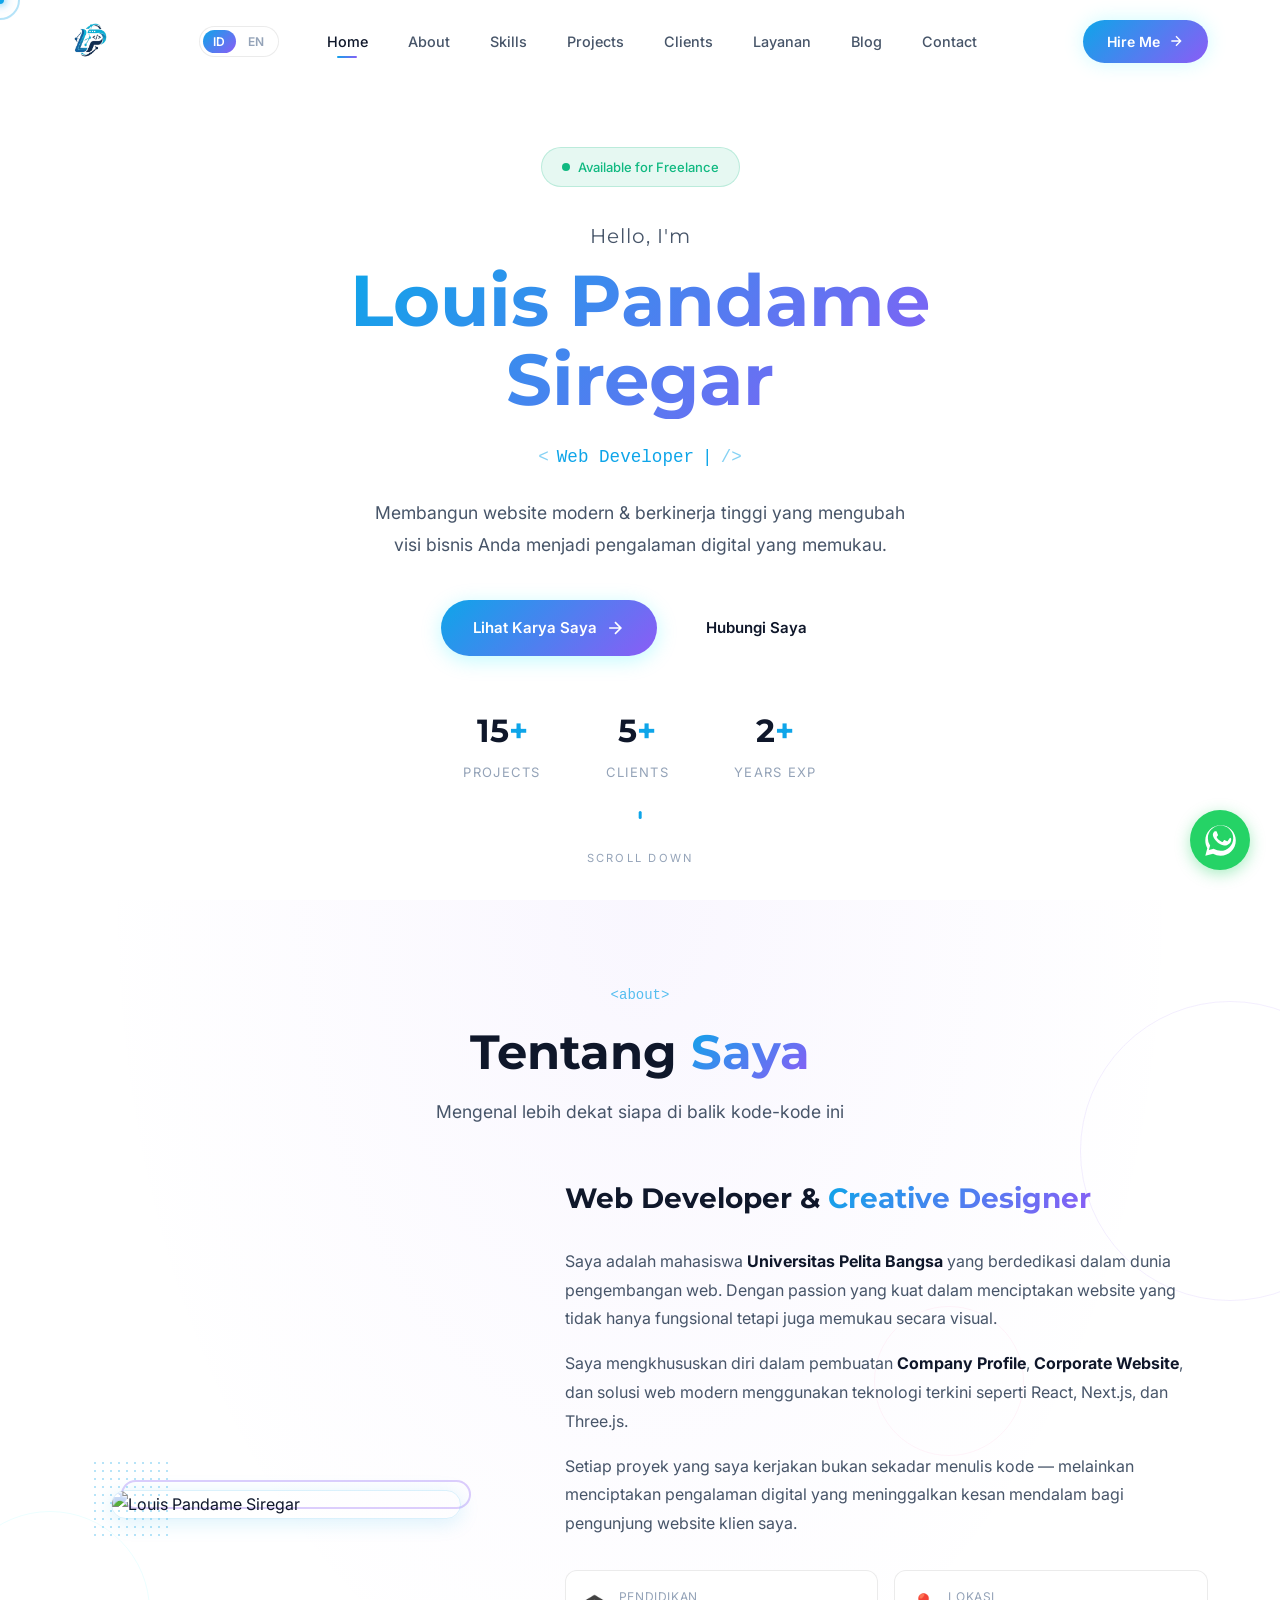
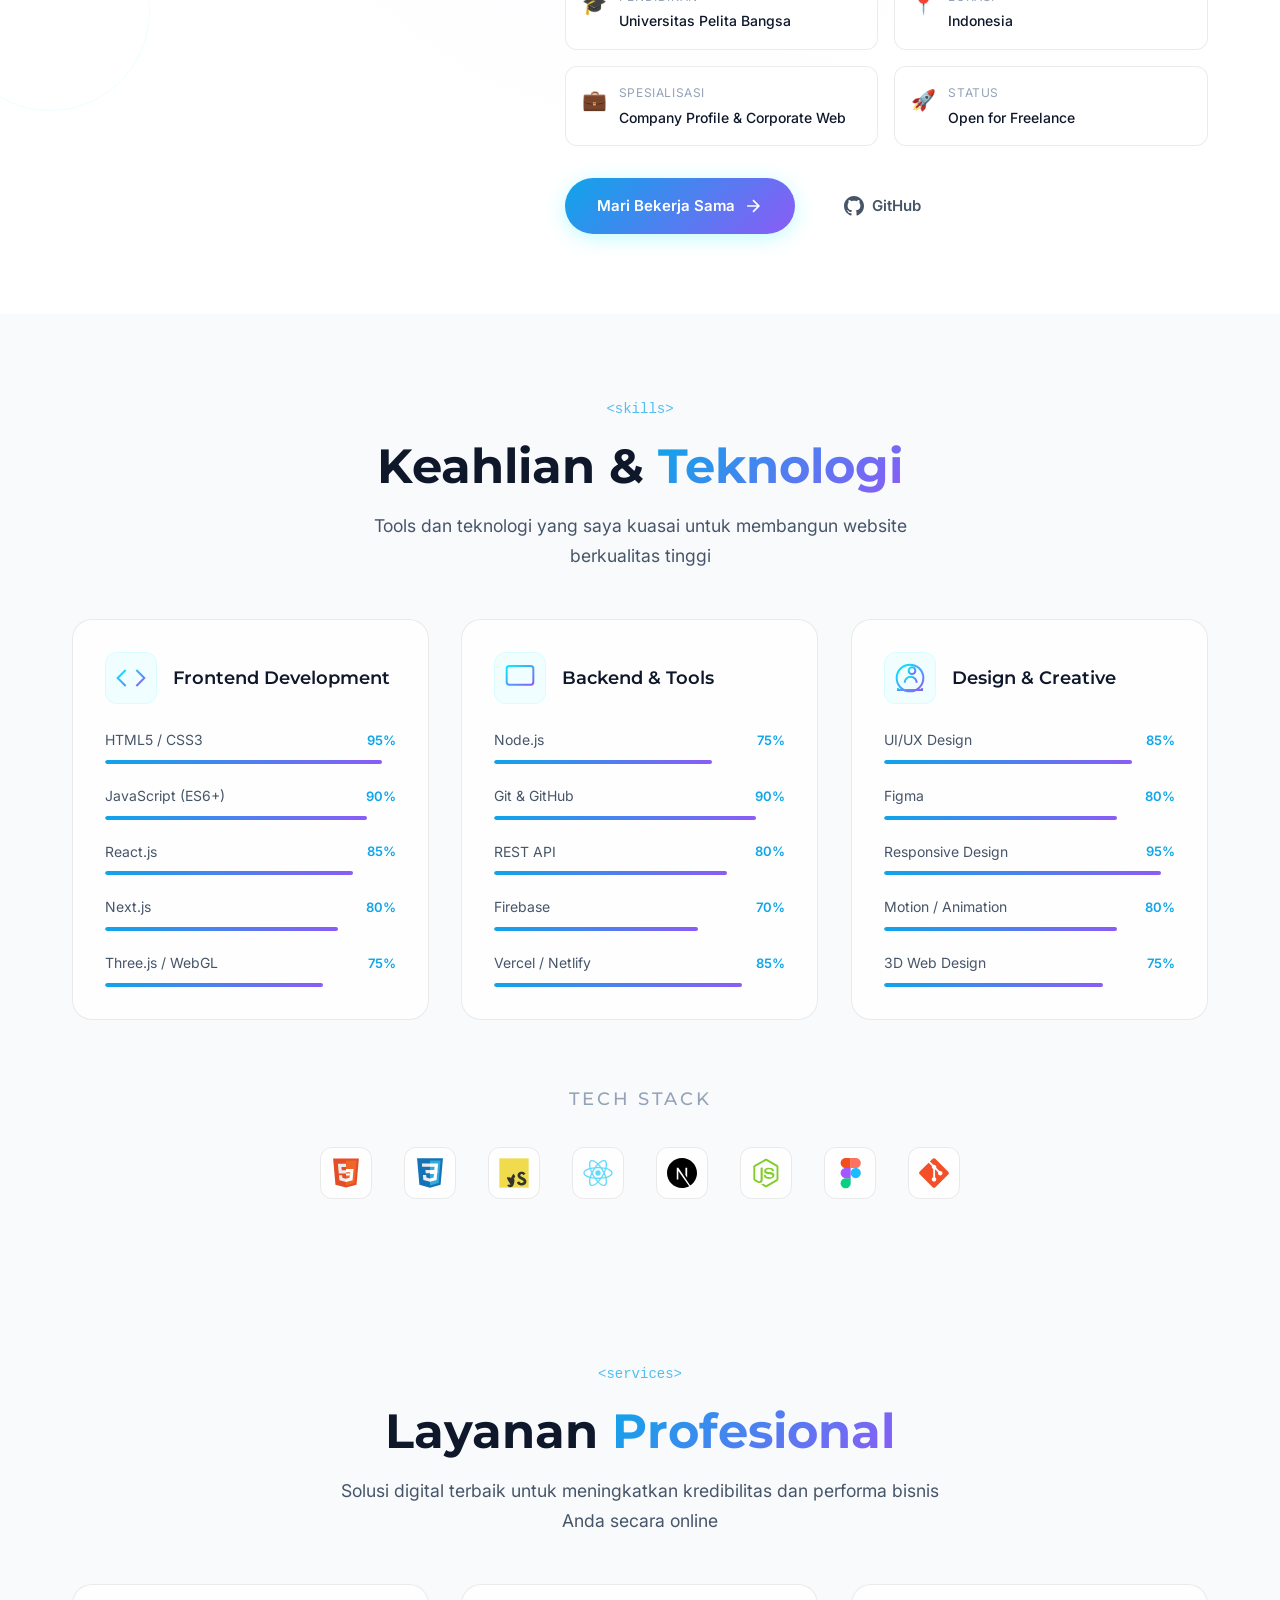
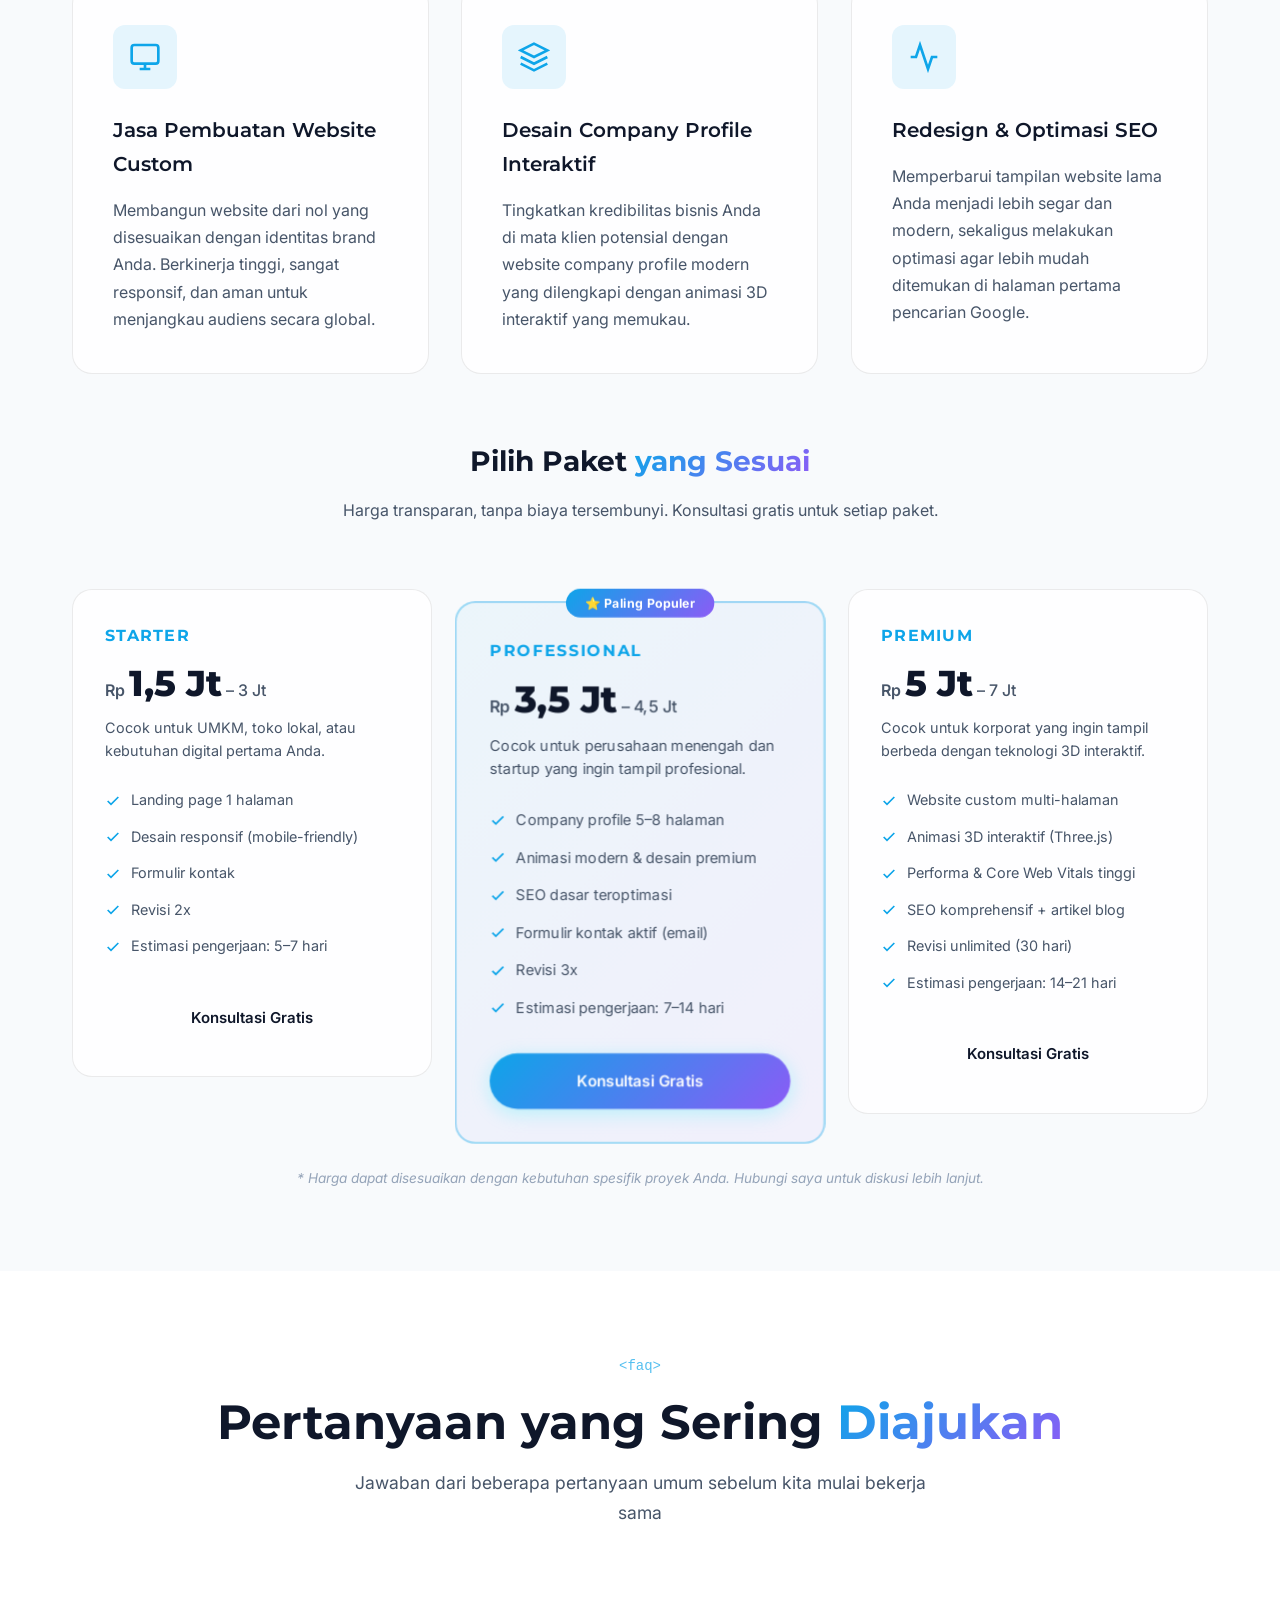
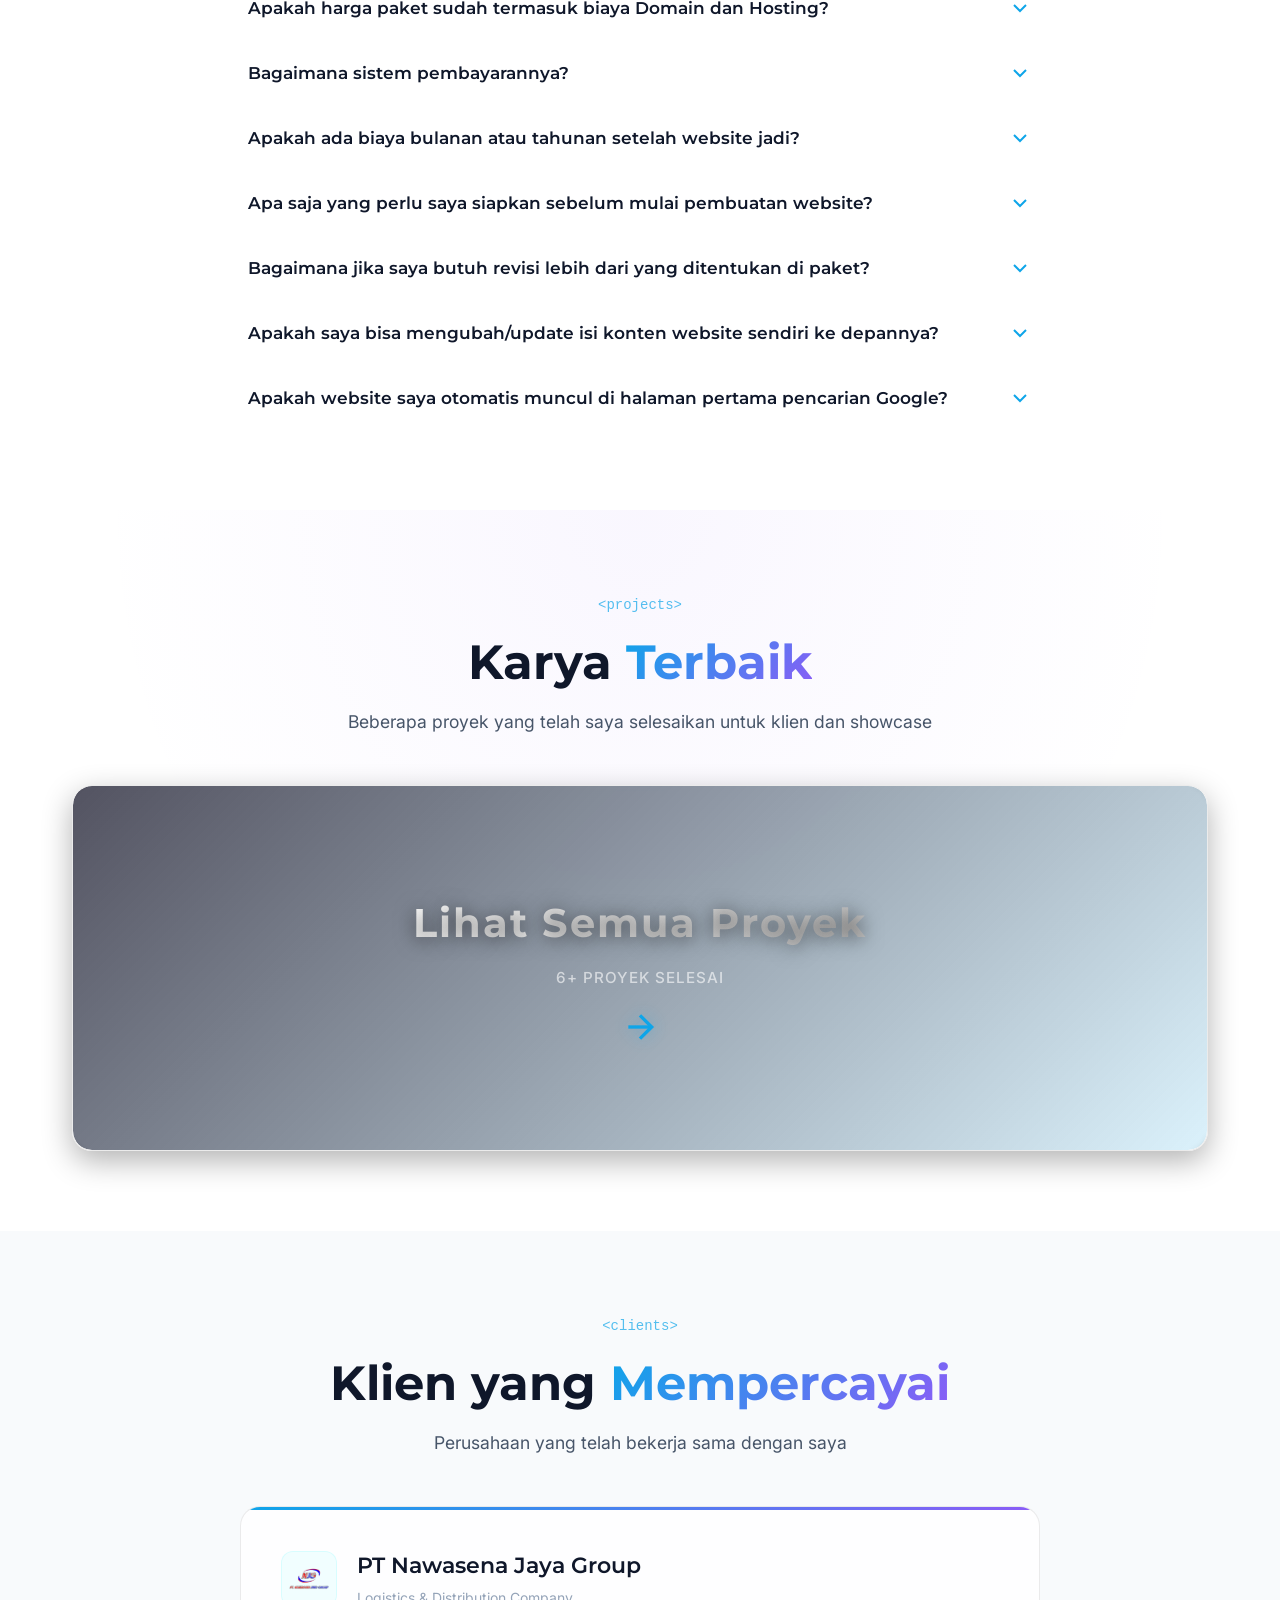
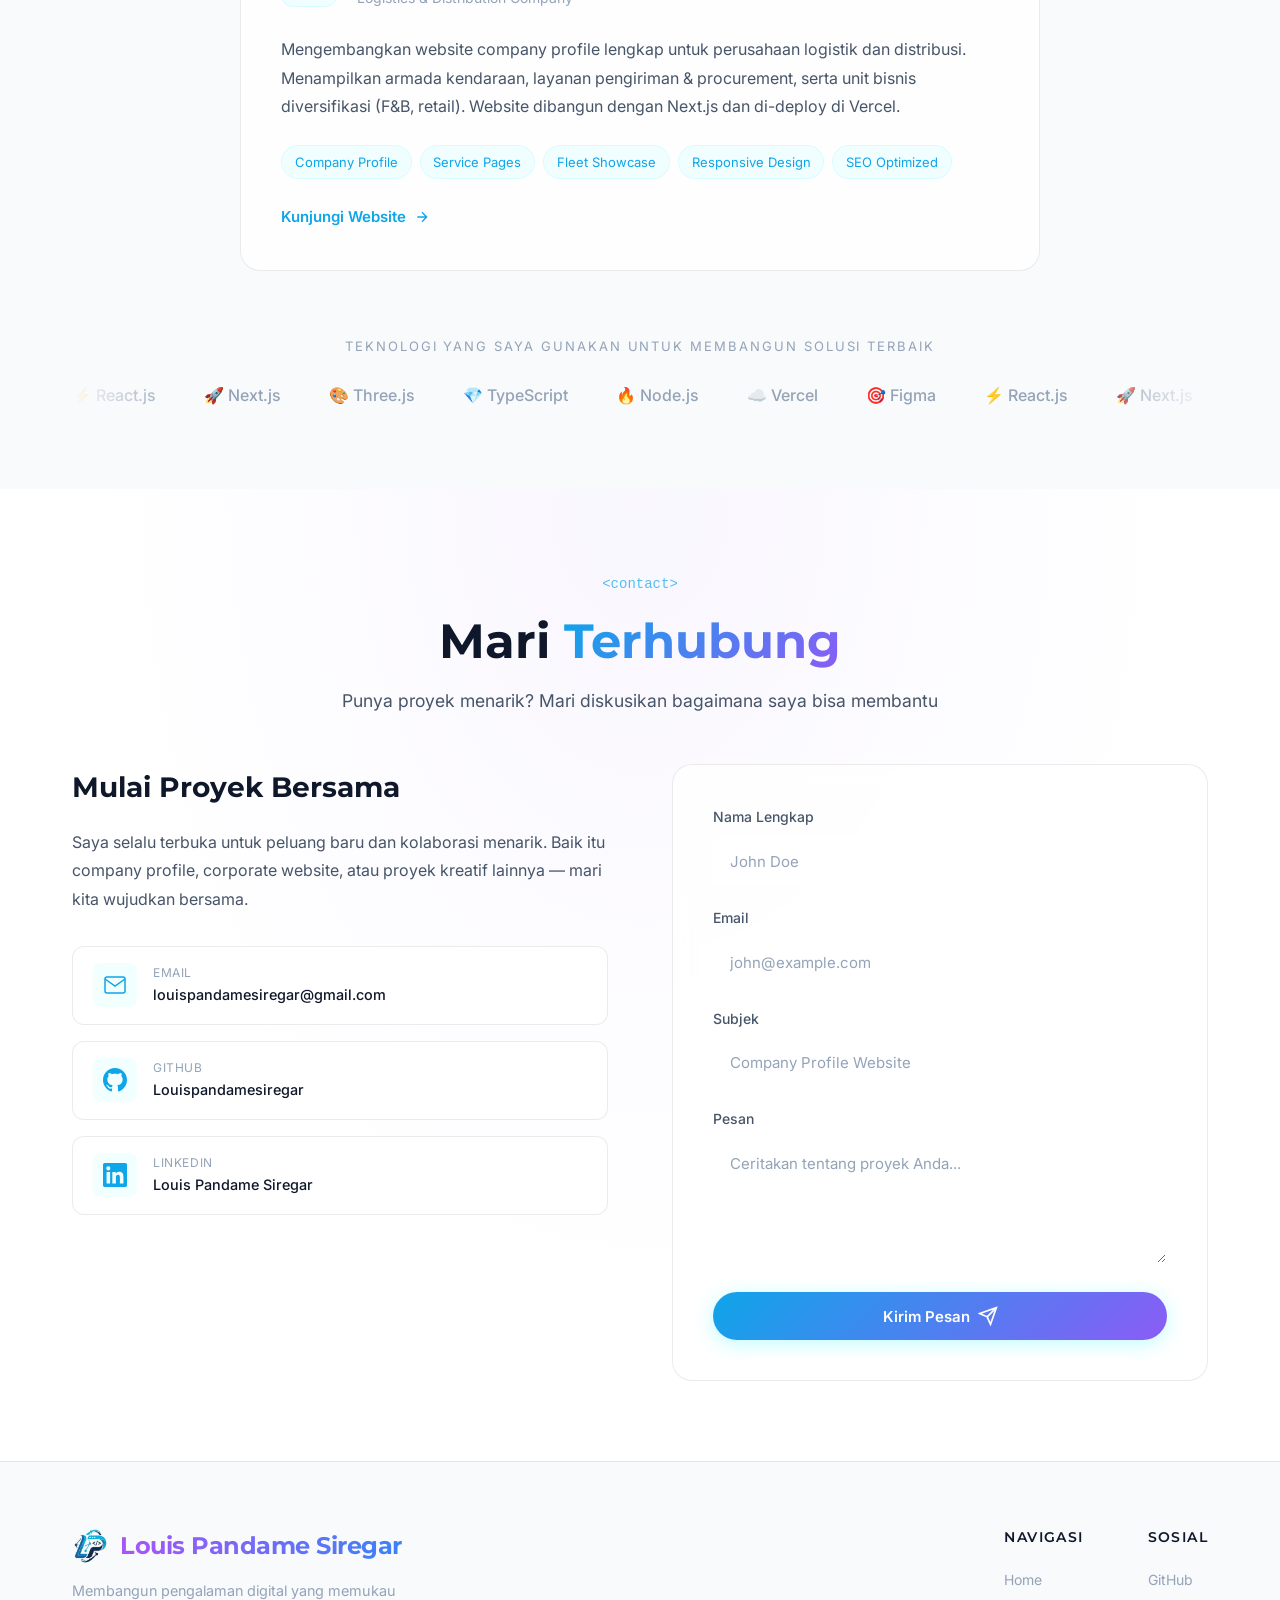
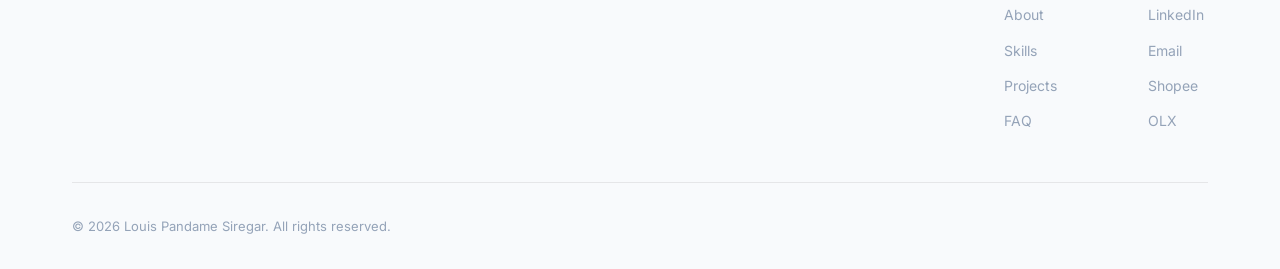
==== index.html @ de22ba54 "feat: add ArtRetro LMS project to portfolio" ====
<!DOCTYPE html>
<html lang="id">
<head>
    <meta charset="UTF-8">
    <meta name="viewport" content="width=device-width, initial-scale=1.0">
    <title>Louis Pandame - Jasa Pembuatan Website & Company Profile Profesional</title>
    <meta name="description" content="Layanan jasa pembuatan website custom, desain company profile interaktif, dan pengembangan web modern berkinerja tinggi oleh Louis Pandame Siregar.">
    <meta name="keywords" content="jasa pembuatan website, bikin company profile, web developer indonesia, jasa desain website, louis pandame siregar, frontend developer">
    <meta name="author" content="Louis Pandame Siregar">
    <meta name="robots" content="index, follow">

    <!-- Favicon -->
    <link rel="icon" type="image/png" sizes="192x192" href="img/favicon-192x192.png">
    <link rel="shortcut icon" href="favicon.ico">
    <link rel="apple-touch-icon" sizes="180x180" href="img/apple-touch-icon.png">

    <!-- Open Graph -->
    <meta property="og:title" content="Louis Pandame - Jasa Pembuatan Website & Company Profile Profesional">
    <meta property="og:description" content="Layanan jasa pembuatan website custom, desain company profile interaktif, dan pengembangan web modern berkinerja tinggi oleh Louis Pandame Siregar.">
    <meta property="og:type" content="website">
    <meta property="og:url" content="https://louispandamesiregar.github.io/_portfolio/">
    <meta property="og:image" content="https://louispandamesiregar.github.io/_portfolio/img/og-preview.jpg">
    <meta property="og:image:width" content="1200">
    <meta property="og:image:height" content="630">

    <!-- Twitter Card -->
    <meta name="twitter:card" content="summary_large_image">
    <meta name="twitter:title" content="Louis Pandame - Jasa Pembuatan Website & Company Profile Profesional">
    <meta name="twitter:description" content="Layanan jasa pembuatan website custom, desain company profile interaktif, dan pengembangan web modern berkinerja tinggi oleh Louis Pandame Siregar.">
    <meta name="twitter:image" content="https://louispandamesiregar.github.io/_portfolio/img/og-preview.jpg">

    <!-- Fonts -->
    <link rel="preconnect" href="https://fonts.googleapis.com">
    <link rel="preconnect" href="https://fonts.gstatic.com" crossorigin>
    <link href="https://fonts.googleapis.com/css2?family=Inter:wght@300;400;500;600;700&family=Montserrat:wght@400;500;600;700;800&display=swap" rel="stylesheet">

    <!-- Preload Logo -->
    <link rel="preload" href="img/logo_louis.webp" as="image">

    <!-- Styles -->
    <link rel="stylesheet" href="css/style.css">
</head>
<body>
    <!-- Custom Cursor -->
    <div class="cursor-dot" id="cursor-dot"></div>
    <div class="cursor-outline" id="cursor-outline"></div>

    <!-- Loader -->
    <div class="loader" id="loader">
        <div class="loader-content">
            <div class="loader-logo">LP</div>
            <div class="loader-bar">
                <div class="loader-bar-fill"></div>
            </div>
            <p class="loader-text" data-i18n="loader-text">Memuat pengalaman...</p>
        </div>
    </div>

    <!-- Navigation -->
    <nav class="navbar" id="navbar">
        <div class="nav-container">
            <a href="#hero" class="nav-logo" id="nav-logo">
                <img src="img/logo_louis.webp" alt="Louis Logo" class="site-logo">
            </a>

            <div class="nav-menu" id="nav-menu">
                <div class="lang-toggle" id="lang-toggle">
                    <button class="lang-btn active" data-lang="id">ID</button>
                    <button class="lang-btn" data-lang="en">EN</button>
                </div>
                <ul class="nav-list">
                    <li class="nav-item"><a href="#hero" class="nav-link active" data-section="hero">Home</a></li>
                    <li class="nav-item"><a href="#about" class="nav-link" data-section="about">About</a></li>
                    <li class="nav-item"><a href="#skills" class="nav-link" data-section="skills">Skills</a></li>
                    <li class="nav-item"><a href="#projects" class="nav-link" data-section="projects">Projects</a></li>
                    <li class="nav-item"><a href="#clients" class="nav-link" data-section="clients">Clients</a></li>
                    <li class="nav-item"><a href="#services" class="nav-link" data-section="services" data-i18n="nav-services">Layanan</a></li>
                    <li class="nav-item"><a href="blog.html" class="nav-link">Blog</a></li>
                    <li class="nav-item"><a href="#contact" class="nav-link" data-section="contact">Contact</a></li>
                </ul>
            </div>


            <a href="#contact" class="nav-cta">
                <span data-i18n="nav-cta">Hire Me</span>
                <svg width="16" height="16" viewBox="0 0 24 24" fill="none" stroke="currentColor" stroke-width="2">
                    <path d="M5 12h14M12 5l7 7-7 7"/>
                </svg>
            </a>

            <button class="nav-toggle" id="nav-toggle" aria-label="Toggle navigation menu">
                <span class="toggle-bar"></span>
                <span class="toggle-bar"></span>
                <span class="toggle-bar"></span>
            </button>
        </div>
    </nav>

    <!-- Hero Section -->
    <section class="hero" id="hero">
        <canvas id="hero-canvas"></canvas>
        <div class="hero-content">
            <div class="hero-badge animate-on-scroll">
                <span class="badge-dot"></span>
                <span data-i18n="hero-badge">Available for Freelance</span>
            </div>
            <h1 class="hero-title animate-on-scroll">
                <span class="hero-greeting">Hello, I'm</span>
                <span class="hero-name">Louis Pandame<br>Siregar</span>
            </h1>
            <div class="hero-role animate-on-scroll">
                <span class="role-prefix">&lt;</span>
                <span class="typing-text" id="typing-text"></span>
                <span class="typing-cursor">|</span>
                <span class="role-suffix">/&gt;</span>
            </div>
            <p class="hero-description animate-on-scroll" data-i18n="hero-description">
                Membangun website modern & berkinerja tinggi yang mengubah visi bisnis Anda menjadi pengalaman digital yang memukau.
            </p>
            <div class="hero-cta animate-on-scroll">
                <a href="#projects" class="btn btn-primary">
                    <span data-i18n="hero-cta-primary">Lihat Karya Saya</span>
                    <svg width="20" height="20" viewBox="0 0 24 24" fill="none" stroke="currentColor" stroke-width="2">
                        <path d="M5 12h14M12 5l7 7-7 7"/>
                    </svg>
                </a>
                <a href="#contact" class="btn btn-secondary">
                    <span data-i18n="hero-cta-secondary">Hubungi Saya</span>
                </a>
            </div>
            <div class="hero-stats animate-on-scroll">
                <div class="stat-item">
                    <span class="stat-number" data-count="15">0</span>
                    <span class="stat-label">Projects</span>
                </div>
                <div class="stat-divider"></div>
                <div class="stat-item">
                    <span class="stat-number" data-count="5">0</span>
                    <span class="stat-label">Clients</span>
                </div>
                <div class="stat-divider"></div>
                <div class="stat-item">
                    <span class="stat-number" data-count="2">0</span>
                    <span class="stat-label">Years Exp</span>
                </div>
            </div>
        </div>
        <div class="scroll-indicator" id="scroll-indicator">
            <div class="mouse">
                <div class="mouse-wheel"></div>
            </div>
            <span data-i18n="scroll-indicator">Scroll Down</span>
        </div>
    </section>

    <!-- About Section -->
    <section class="section about" id="about">
        <div class="container">
            <div class="section-header animate-on-scroll">
                <span class="section-tag">&lt;about&gt;</span>
                <h2 class="section-title" data-i18n="about-title">Tentang <span class="gradient-text">Saya</span></h2>
                <p class="section-subtitle" data-i18n="about-subtitle">Mengenal lebih dekat siapa di balik kode-kode ini</p>
            </div>

            <div class="about-grid">
                <div class="about-image animate-on-scroll">
                    <div class="image-wrapper">
                        <div class="image-frame">
                            <img src="https://avatars.githubusercontent.com/u/188815130?v=4" alt="Louis Pandame Siregar" id="profile-img">
                        </div>
                        <div class="image-decoration"></div>
                        <div class="image-dots"></div>
                    </div>
                </div>

                <div class="about-content">
                    <div class="about-text animate-on-scroll">
                        <h3 class="about-heading">Web Developer & <span class="gradient-text">Creative Designer</span></h3>
                        <p data-i18n="about-p1">
                            Saya adalah mahasiswa <strong>Universitas Pelita Bangsa</strong> yang berdedikasi dalam dunia pengembangan web. 
                            Dengan passion yang kuat dalam menciptakan website yang tidak hanya fungsional tetapi juga memukau secara visual.
                        </p>
                        <p data-i18n="about-p2">
                            Saya mengkhususkan diri dalam pembuatan <strong>Company Profile</strong>, <strong>Corporate Website</strong>, 
                            dan solusi web modern menggunakan teknologi terkini seperti React, Next.js, dan Three.js.
                        </p>
                        <p data-i18n="about-p3">
                            Setiap proyek yang saya kerjakan bukan sekadar menulis kode — melainkan menciptakan pengalaman digital 
                            yang meninggalkan kesan mendalam bagi pengunjung website klien saya.
                        </p>
                    </div>

                    <div class="about-info-grid animate-on-scroll">
                        <div class="info-item">
                            <span class="info-icon">🎓</span>
                            <div>
                                <span class="info-label" data-i18n="info-education-label">Pendidikan</span>
                                <span class="info-value">Universitas Pelita Bangsa</span>
                            </div>
                        </div>
                        <div class="info-item">
                            <span class="info-icon">📍</span>
                            <div>
                                <span class="info-label" data-i18n="info-location-label">Lokasi</span>
                                <span class="info-value">Indonesia</span>
                            </div>
                        </div>
                        <div class="info-item">
                            <span class="info-icon">💼</span>
                            <div>
                                <span class="info-label" data-i18n="info-specialization-label">Spesialisasi</span>
                                <span class="info-value">Company Profile & Corporate Web</span>
                            </div>
                        </div>
                        <div class="info-item">
                            <span class="info-icon">🚀</span>
                            <div>
                                <span class="info-label">Status</span>
                                <span class="info-value">Open for Freelance</span>
                            </div>
                        </div>
                    </div>

                    <div class="about-actions animate-on-scroll">
                        <a href="#contact" class="btn btn-primary">
                            <span data-i18n="about-cta">Mari Bekerja Sama</span>
                            <svg width="20" height="20" viewBox="0 0 24 24" fill="none" stroke="currentColor" stroke-width="2">
                                <path d="M5 12h14M12 5l7 7-7 7"/>
                            </svg>
                        </a>
                        <a href="https://github.com/Louispandamesiregar" target="_blank" rel="noopener noreferrer" class="btn btn-ghost">
                            <svg width="20" height="20" viewBox="0 0 24 24" fill="currentColor">
                                <path d="M12 0c-6.626 0-12 5.373-12 12 0 5.302 3.438 9.8 8.207 11.387.599.111.793-.261.793-.577v-2.234c-3.338.726-4.033-1.416-4.033-1.416-.546-1.387-1.333-1.756-1.333-1.756-1.089-.745.083-.729.083-.729 1.205.084 1.839 1.237 1.839 1.237 1.07 1.834 2.807 1.304 3.492.997.107-.775.418-1.305.762-1.604-2.665-.305-5.467-1.334-5.467-5.931 0-1.311.469-2.381 1.236-3.221-.124-.303-.535-1.524.117-3.176 0 0 1.008-.322 3.301 1.23.957-.266 1.983-.399 3.003-.404 1.02.005 2.047.138 3.006.404 2.291-1.552 3.297-1.23 3.297-1.23.653 1.653.242 2.874.118 3.176.77.84 1.235 1.911 1.235 3.221 0 4.609-2.807 5.624-5.479 5.921.43.372.823 1.102.823 2.222v3.293c0 .319.192.694.801.576 4.765-1.589 8.199-6.086 8.199-11.386 0-6.627-5.373-12-12-12z"/>
                            </svg>
                            <span>GitHub</span>
                        </a>
                    </div>
                </div>
            </div>
        </div>
        <div class="section-bg-decoration">
            <div class="floating-shape shape-1"></div>
            <div class="floating-shape shape-2"></div>
            <div class="floating-shape shape-3"></div>
        </div>
    </section>

    <!-- Skills Section -->
    <section class="section skills" id="skills">
        <div class="container">
            <div class="section-header animate-on-scroll">
                <span class="section-tag">&lt;skills&gt;</span>
                <h2 class="section-title" data-i18n="skills-title">Keahlian & <span class="gradient-text">Teknologi</span></h2>
                <p class="section-subtitle" data-i18n="skills-subtitle">Tools dan teknologi yang saya kuasai untuk membangun website berkualitas tinggi</p>
            </div>

            <div class="skills-grid">
                <!-- Frontend -->
                <div class="skill-category animate-on-scroll" data-tilt>
                    <div class="skill-category-header">
                        <div class="skill-icon-wrapper">
                            <svg width="32" height="32" viewBox="0 0 24 24" fill="none" stroke="url(#grad1)" stroke-width="1.5">
                                <defs><linearGradient id="grad1" x1="0%" y1="0%" x2="100%" y2="100%"><stop offset="0%" style="stop-color:#00f0ff"/><stop offset="100%" style="stop-color:#8b5cf6"/></linearGradient></defs>
                                <path d="M16 18l6-6-6-6M8 6l-6 6 6 6"/>
                            </svg>
                        </div>
                        <h3>Frontend Development</h3>
                    </div>
                    <div class="skill-items">
                        <div class="skill-item">
                            <div class="skill-info">
                                <span class="skill-name">HTML5 / CSS3</span>
                                <span class="skill-percent">95%</span>
                            </div>
                            <div class="skill-bar"><div class="skill-bar-fill" data-width="95"></div></div>
                        </div>
                        <div class="skill-item">
                            <div class="skill-info">
                                <span class="skill-name">JavaScript (ES6+)</span>
                                <span class="skill-percent">90%</span>
                            </div>
                            <div class="skill-bar"><div class="skill-bar-fill" data-width="90"></div></div>
                        </div>
                        <div class="skill-item">
                            <div class="skill-info">
                                <span class="skill-name">React.js</span>
                                <span class="skill-percent">85%</span>
                            </div>
                            <div class="skill-bar"><div class="skill-bar-fill" data-width="85"></div></div>
                        </div>
                        <div class="skill-item">
                            <div class="skill-info">
                                <span class="skill-name">Next.js</span>
                                <span class="skill-percent">80%</span>
                            </div>
                            <div class="skill-bar"><div class="skill-bar-fill" data-width="80"></div></div>
                        </div>
                        <div class="skill-item">
                            <div class="skill-info">
                                <span class="skill-name">Three.js / WebGL</span>
                                <span class="skill-percent">75%</span>
                            </div>
                            <div class="skill-bar"><div class="skill-bar-fill" data-width="75"></div></div>
                        </div>
                    </div>
                </div>

                <!-- Backend & Tools -->
                <div class="skill-category animate-on-scroll" data-tilt>
                    <div class="skill-category-header">
                        <div class="skill-icon-wrapper">
                            <svg width="32" height="32" viewBox="0 0 24 24" fill="none" stroke="url(#grad1)" stroke-width="1.5">
                                <rect x="2" y="3" width="20" height="14" rx="2" ry="2"/>
                                <line x1="8" y1="21" x2="16" y2="21"/>
                                <line x1="12" y1="17" x2="12" y2="21"/>
                            </svg>
                        </div>
                        <h3>Backend & Tools</h3>
                    </div>
                    <div class="skill-items">
                        <div class="skill-item">
                            <div class="skill-info">
                                <span class="skill-name">Node.js</span>
                                <span class="skill-percent">75%</span>
                            </div>
                            <div class="skill-bar"><div class="skill-bar-fill" data-width="75"></div></div>
                        </div>
                        <div class="skill-item">
                            <div class="skill-info">
                                <span class="skill-name">Git & GitHub</span>
                                <span class="skill-percent">90%</span>
                            </div>
                            <div class="skill-bar"><div class="skill-bar-fill" data-width="90"></div></div>
                        </div>
                        <div class="skill-item">
                            <div class="skill-info">
                                <span class="skill-name">REST API</span>
                                <span class="skill-percent">80%</span>
                            </div>
                            <div class="skill-bar"><div class="skill-bar-fill" data-width="80"></div></div>
                        </div>
                        <div class="skill-item">
                            <div class="skill-info">
                                <span class="skill-name">Firebase</span>
                                <span class="skill-percent">70%</span>
                            </div>
                            <div class="skill-bar"><div class="skill-bar-fill" data-width="70"></div></div>
                        </div>
                        <div class="skill-item">
                            <div class="skill-info">
                                <span class="skill-name">Vercel / Netlify</span>
                                <span class="skill-percent">85%</span>
                            </div>
                            <div class="skill-bar"><div class="skill-bar-fill" data-width="85"></div></div>
                        </div>
                    </div>
                </div>

                <!-- Design -->
                <div class="skill-category animate-on-scroll" data-tilt>
                    <div class="skill-category-header">
                        <div class="skill-icon-wrapper">
                            <svg width="32" height="32" viewBox="0 0 24 24" fill="none" stroke="url(#grad1)" stroke-width="1.5">
                                <circle cx="13.5" cy="6.5" r="2.5"/>
                                <path d="M17 15.5c0-2.485-2.015-4.5-4.5-4.5S8 13.015 8 15.5"/>
                                <path d="M3 19.5V21h18v-1.5"/>
                                <circle cx="12" cy="12" r="10"/>
                            </svg>
                        </div>
                        <h3>Design & Creative</h3>
                    </div>
                    <div class="skill-items">
                        <div class="skill-item">
                            <div class="skill-info">
                                <span class="skill-name">UI/UX Design</span>
                                <span class="skill-percent">85%</span>
                            </div>
                            <div class="skill-bar"><div class="skill-bar-fill" data-width="85"></div></div>
                        </div>
                        <div class="skill-item">
                            <div class="skill-info">
                                <span class="skill-name">Figma</span>
                                <span class="skill-percent">80%</span>
                            </div>
                            <div class="skill-bar"><div class="skill-bar-fill" data-width="80"></div></div>
                        </div>
                        <div class="skill-item">
                            <div class="skill-info">
                                <span class="skill-name">Responsive Design</span>
                                <span class="skill-percent">95%</span>
                            </div>
                            <div class="skill-bar"><div class="skill-bar-fill" data-width="95"></div></div>
                        </div>
                        <div class="skill-item">
                            <div class="skill-info">
                                <span class="skill-name">Motion / Animation</span>
                                <span class="skill-percent">80%</span>
                            </div>
                            <div class="skill-bar"><div class="skill-bar-fill" data-width="80"></div></div>
                        </div>
                        <div class="skill-item">
                            <div class="skill-info">
                                <span class="skill-name">3D Web Design</span>
                                <span class="skill-percent">75%</span>
                            </div>
                            <div class="skill-bar"><div class="skill-bar-fill" data-width="75"></div></div>
                        </div>
                    </div>
                </div>
            </div>

            <div class="swipe-dots" id="skills-dots"></div>

            <!-- Tech Stack Icons -->
            <div class="tech-stack animate-on-scroll">
                <h3 class="tech-stack-title">Tech Stack</h3>
                <div class="tech-icons">
                    <div class="tech-icon" data-tooltip="HTML5">
                        <svg viewBox="0 0 128 128"><path fill="#E44D26" d="M19.037 113.876L9.032 1.661h109.936l-10.016 112.198-45.019 12.48z"/><path fill="#F16529" d="M64 116.8l36.378-10.086 8.559-95.878H64z"/><path fill="#EBEBEB" d="M64 52.455H45.788L44.53 38.361H64V24.599H29.489l.33 3.692 3.382 37.927H64zm0 35.743l-.061.017-15.327-4.14-.979-10.975H34.151l1.927 21.586 27.87 7.737.052-.015z"/><path fill="#fff" d="M63.952 52.455v13.763h16.947l-1.597 17.849-15.35 4.143v14.319l27.922-7.735.205-2.288 3.197-35.83.335-3.692.568-6.346H63.952v13.762h18.41l-1.264 14.054H63.952z"/></svg>
                    </div>
                    <div class="tech-icon" data-tooltip="CSS3">
                        <svg viewBox="0 0 128 128"><path fill="#1572B6" d="M18.814 114.123L8.76 1.352h110.48l-10.064 112.754-45.243 12.543z"/><path fill="#33A9DC" d="M64.001 117.062l36.559-10.136 8.601-96.354h-45.16z"/><path fill="#fff" d="M64.001 51.429h18.302l1.264-14.163H64.001V23.435h34.682l-.332 3.711-3.4 38.114h-30.95z"/><path fill="#EBEBEB" d="M64.083 87.349l-.061.018-15.403-4.159-.985-11.031H33.752l1.937 21.717 28.331 7.863.063-.018z"/><path fill="#fff" d="M81.127 64.675l-1.666 18.522-15.426 4.164v14.39l27.886-7.727.205-2.304 2.533-28.39.262-2.929.532-5.959H64.001v13.762h17.126z"/><path fill="#EBEBEB" d="M64.048 23.435v13.831H30.64l-.277-3.108-.63-7.012-.331-3.711zm-.047 27.994v13.762H45.788l-.277-3.108-.631-7.012-.33-3.642z"/></svg>
                    </div>
                    <div class="tech-icon" data-tooltip="JavaScript">
                        <svg viewBox="0 0 128 128"><path fill="#F0DB4F" d="M1.408 1.408h125.184v125.185H1.408z"/><path fill="#323330" d="M116.347 96.736c-.917-5.711-4.641-10.508-15.672-14.981-3.832-1.761-8.104-3.022-9.377-5.926-.452-1.69-.512-2.642-.226-3.665.821-3.32 4.784-4.355 7.925-3.403 2.023.678 3.938 2.237 5.093 4.724 5.402-3.498 5.391-3.475 9.163-5.879-1.381-2.141-2.118-3.129-3.022-4.045-3.249-3.629-7.676-5.498-14.756-5.355l-3.688.477c-3.534.893-6.902 2.748-8.877 5.235-5.926 6.724-4.236 18.492 2.975 23.335 7.104 5.332 17.54 6.545 18.873 11.531 1.297 6.104-4.486 8.08-10.234 7.378-4.236-.881-6.592-3.034-9.139-6.949-4.688 2.713-4.688 2.713-9.508 5.485 1.143 2.499 2.344 3.63 4.236 5.766 9.075 9.465 31.883 8.987 35.942-5.185.149-.476 1.262-3.818.226-8.902l.012-.024zm-46.966-18.22c-2.322-5.425-7.676-11.153-7.676-11.153l-.012.012c-4.688 5.164-7.843 10.758-10.366 17.968-7.401-3.045-16.307-4.533-16.307-4.533L34.632 88l.059.095c4.785 8.266 9.676 16.449 14.393 24.777-.845-.071-13.852 2.07-14.18 2.225 2.689 8.266 14.225 12.154 21.025 7.676 3.833-2.523 6.402-6.937 7.545-11.877l1.441-6.28c.892-3.892 1.357-7.975.701-11.723-.321-1.846-.952-3.63-1.702-5.38l-.023.001z"/></svg>
                    </div>
                    <div class="tech-icon" data-tooltip="React">
                        <svg viewBox="0 0 128 128"><g fill="#61DAFB"><circle cx="64" cy="64" r="11.4"/><path d="M107.3 45.2c-2.2-.8-4.5-1.6-6.9-2.3.6-2.4 1.1-4.8 1.5-7.1 2.1-13.2-.2-22.5-6.6-26.1-1.9-1.1-4-1.6-6.4-1.6-7 0-15.9 5.2-24.9 13.9-9-8.7-17.9-13.9-24.9-13.9-2.4 0-4.5.5-6.4 1.6-6.4 3.7-8.7 13-6.6 26.1.4 2.3.9 4.7 1.5 7.1-2.4.7-4.7 1.4-6.9 2.3C8.2 50 1.4 56.6 1.4 64s6.9 14 19.3 18.8c2.2.8 4.5 1.6 6.9 2.3-.6 2.4-1.1 4.8-1.5 7.1-2.1 13.2.2 22.5 6.6 26.1 1.9 1.1 4 1.6 6.4 1.6 7.1 0 16-5.2 24.9-13.9 9 8.7 17.9 13.9 24.9 13.9 2.4 0 4.5-.5 6.4-1.6 6.4-3.7 8.7-13 6.6-26.1-.4-2.3-.9-4.7-1.5-7.1 2.4-.7 4.7-1.4 6.9-2.3 12.5-4.8 19.3-11.4 19.3-18.8s-6.8-14-19.3-18.8zM92.5 14.7c4.1 2.4 5.5 9.8 3.8 20.3-.3 2.1-.8 4.3-1.4 6.6-5.2-1.2-10.7-2-16.5-2.5-3.4-4.8-6.9-9.1-10.4-13 7.4-7.3 14.9-12.3 21-12.3 1.3 0 2.5.3 3.5.9zM81.3 74c-1.8 3.2-3.9 6.4-6.1 9.6-3.7.3-7.4.4-11.2.4-3.9 0-7.6-.1-11.2-.4-2.2-3.2-4.2-6.4-6-9.6-1.9-3.3-3.7-6.7-5.3-10 1.6-3.3 3.4-6.7 5.3-10 1.8-3.2 3.9-6.4 6.1-9.6 3.7-.3 7.4-.4 11.2-.4 3.9 0 7.6.1 11.2.4 2.2 3.2 4.2 6.4 6 9.6 1.9 3.3 3.7 6.7 5.3 10-1.6 3.3-3.4 6.7-5.3 10zm8.3-3.3c1.5 3.5 2.7 6.9 3.8 10.3-3.4.8-7 1.4-10.8 1.9 1.2-1.9 2.5-3.9 3.6-6 1.2-2.1 2.3-4.2 3.4-6.2zM64 97.8c-2.4-2.6-4.7-5.4-6.9-8.3 2.3.1 4.6.2 6.9.2 2.3 0 4.6-.1 6.9-.2-2.2 2.9-4.5 5.7-6.9 8.3zm-18.6-15c-3.8-.5-7.4-1.1-10.8-1.9 1.1-3.3 2.3-6.8 3.8-10.3 1.1 2 2.2 4.1 3.4 6.1 1.2 2.2 2.4 4.1 3.6 6.1zm-7-25.5c-1.5-3.5-2.7-6.9-3.8-10.3 3.4-.8 7-1.4 10.8-1.9-1.2 1.9-2.5 3.9-3.6 6-1.2 2.1-2.3 4.2-3.4 6.2zM64 30.2c2.4 2.6 4.7 5.4 6.9 8.3-2.3-.1-4.6-.2-6.9-.2-2.3 0-4.6.1-6.9.2 2.2-2.9 4.5-5.7 6.9-8.3zm22.2 21l-3.6-6c3.8.5 7.4 1.1 10.8 1.9-1.1 3.3-2.3 6.8-3.8 10.3-1.1-2.1-2.2-4.2-3.4-6.2zM31.7 35c-1.7-10.5-.3-17.9 3.8-20.3 1-.6 2.2-.9 3.5-.9 6 0 13.5 4.9 21 12.3-3.5 3.8-7 8.2-10.4 13-5.8.5-11.3 1.4-16.5 2.5-.6-2.3-1.1-4.5-1.4-6.6zM7 64c0-4.7 5.7-9.7 15.7-13.4 2-.8 4.2-1.5 6.4-2.1 1.6 5 3.6 10.3 6 15.6-2.4 5.3-4.5 10.5-6 15.5C15.3 75.6 7 69.6 7 64zm28.5 49.3c-4.1-2.4-5.5-9.8-3.8-20.3.3-2.1.8-4.3 1.4-6.6 5.2 1.2 10.7 2 16.5 2.5 3.4 4.8 6.9 9.1 10.4 13-7.4 7.3-14.9 12.3-21 12.3-1.3 0-2.5-.3-3.5-.9zM96.3 93c1.7 10.5.3 17.9-3.8 20.3-1 .6-2.2.9-3.5.9-6 0-13.5-4.9-21-12.3 3.5-3.8 7-8.2 10.4-13 5.8-.5 11.3-1.4 16.5-2.5.6 2.3 1 4.5 1.4 6.6zm9-15.6c-2 .8-4.2 1.5-6.4 2.1-1.6-5-3.6-10.3-6-15.6 2.4-5.3 4.5-10.5 6-15.5 13.8 4 22.1 10 22.1 15.6 0 4.7-5.8 9.7-15.7 13.4z"/></g></svg>
                    </div>
                    <div class="tech-icon" data-tooltip="Next.js">
                        <svg viewBox="0 0 128 128"><path d="M64 0C28.7 0 0 28.7 0 64s28.7 64 64 64c11.2 0 21.7-2.9 30.8-7.9L48.4 55.3v36.6h-6.8V41.8h6.8l50.5 75.8C116.4 106.3 128 86.5 128 64c0-35.3-28.7-64-64-64zm22.1 84.6l-7.5-11.7V41.8h7.5v42.8z" fill="#000"/></svg>
                    </div>
                    <div class="tech-icon" data-tooltip="Node.js">
                        <svg viewBox="0 0 128 128"><path fill="#83CD29" d="M112.771 30.334L68.674 4.729c-2.781-1.584-6.402-1.584-9.205 0L14.901 30.334C12.031 31.985 10 35.088 10 38.407v51.142c0 3.319 2.084 6.423 4.954 8.083l11.775 6.688c5.628 2.772 7.617 2.772 10.178 2.772 8.333 0 13.093-5.039 13.093-13.828v-50.49c0-.713-.371-1.774-1.071-1.774h-5.623C42.594 41 41 42.061 41 42.773v50.49c0 3.896-3.524 7.773-10.11 4.48L18.723 90.73c-.424-.23-.723-.693-.723-1.181V38.407c0-.482.555-.966.982-1.213l44.424-25.561c.415-.235 1.025-.235 1.439 0l43.882 25.555c.42.253.272.722.272 1.219v51.142c0 .488.183.963-.232 1.198l-44.086 25.576c-.378.227-.847.227-1.261 0l-11.307-6.749c-.341-.198-.746-.269-1.073-.086-3.146 1.783-3.726 2.02-6.677 3.043-.726.253-1.797.692.41 1.929l14.798 8.754a9.294 9.294 0 004.647 1.246c1.642 0 3.25-.426 4.667-1.246l43.885-25.582c2.87-1.672 4.23-4.764 4.23-8.083V38.407c0-3.319-1.36-6.414-4.229-8.073zM77.91 81.445c-11.726 0-14.309-3.235-15.17-9.066-.1-.628-.633-1.379-1.272-1.379h-5.731c-.71 0-1.279.86-1.279 1.566 0 7.466 4.059 16.512 23.453 16.512 14.039 0 22.088-5.455 22.088-15.109 0-9.572-6.467-12.084-20.082-13.886-13.762-1.819-15.16-2.738-15.16-5.962 0-2.658 1.184-6.203 11.374-6.203 9.105 0 12.461 1.954 13.842 8.091.118.577.645 1.006 1.235 1.006h5.78c.378 0 .775-.164 1.03-.46.257-.271.367-.66.335-1.047-0.811-9.792-7.528-14.357-22.222-14.357-12.698 0-20.27 5.36-20.27 14.347 0 9.735 7.527 12.432 19.703 13.616 14.577 1.404 15.54 3.512 15.54 6.331 0 4.905-3.964 6.998-13.195 6.998z"/></svg>
                    </div>
                    <div class="tech-icon" data-tooltip="Figma">
                        <svg viewBox="0 0 128 128"><path fill="#0acf83" d="M45.5 129c11.9 0 21.5-9.6 21.5-21.5V86H45.5C33.6 86 24 95.6 24 107.5S33.6 129 45.5 129z"/><path fill="#a259ff" d="M24 64.5C24 52.6 33.6 43 45.5 43H67v43H45.5C33.6 86 24 76.4 24 64.5z"/><path fill="#f24e1e" d="M24 21.5C24 9.6 33.6 0 45.5 0H67v43H45.5C33.6 43 24 33.4 24 21.5z"/><path fill="#ff7262" d="M67 0h21.5C100.4 0 110 9.6 110 21.5S100.4 43 88.5 43H67V0z"/><path fill="#1abcfe" d="M110 64.5c0 11.9-9.6 21.5-21.5 21.5S67 76.4 67 64.5 76.6 43 88.5 43 110 52.6 110 64.5z"/></svg>
                    </div>
                    <div class="tech-icon" data-tooltip="Git">
                        <svg viewBox="0 0 128 128"><path fill="#F34F29" d="M124.737 58.378L69.621 3.264c-3.172-3.174-8.32-3.174-11.497 0L46.68 14.71l14.518 14.518c3.375-1.139 7.243-.375 9.932 2.314 2.703 2.706 3.461 6.607 2.294 9.993l13.992 13.993c3.385-1.167 7.292-.413 9.994 2.295 3.78 3.777 3.78 9.9 0 13.679a9.673 9.673 0 01-13.683 0 9.677 9.677 0 01-2.105-10.521L68.574 47.933l-.002 34.341a9.708 9.708 0 012.559 1.828c3.778 3.777 3.778 9.898 0 13.683-3.779 3.777-9.904 3.777-13.679 0-3.778-3.784-3.778-9.905 0-13.683a9.65 9.65 0 013.167-2.11V47.333a9.581 9.581 0 01-3.167-2.111c-2.862-2.86-3.551-7.06-2.083-10.576L41.056 20.333 3.264 58.123a8.133 8.133 0 000 11.5l55.117 55.114c3.174 3.174 8.32 3.174 11.499 0l54.858-54.858a8.135 8.135 0 00-.001-11.501z"/></svg>
                    </div>
                </div>
            </div>
        </div>
    </section>

    <!-- Services Section -->
    <section class="section services" id="services">
        <div class="container">
            <div class="section-header animate-on-scroll">
                <span class="section-tag">&lt;services&gt;</span>
                <h2 class="section-title" data-i18n="services-title">Layanan <span class="gradient-text">Profesional</span></h2>
                <p class="section-subtitle" data-i18n="services-subtitle">Solusi digital terbaik untuk meningkatkan kredibilitas dan performa bisnis Anda secara online</p>
            </div>

            <div class="services-grid">
                <!-- Service 1 -->
                <div class="service-card animate-on-scroll" data-tilt>
                    <div class="service-icon">
                        <svg width="32" height="32" viewBox="0 0 24 24" fill="none" stroke="currentColor" stroke-width="2">
                            <rect x="2" y="3" width="20" height="14" rx="2" ry="2"></rect>
                            <line x1="8" y1="21" x2="16" y2="21"></line>
                            <line x1="12" y1="17" x2="12" y2="21"></line>
                        </svg>
                    </div>
                    <h3 class="service-title" data-i18n="service-1-title">Jasa Pembuatan Website Custom</h3>
                    <p class="service-description" data-i18n="service-1-desc">Membangun website dari nol yang disesuaikan dengan identitas brand Anda. Berkinerja tinggi, sangat responsif, dan aman untuk menjangkau audiens secara global.</p>
                </div>
                <!-- Service 2 -->
                <div class="service-card animate-on-scroll" data-tilt>
                    <div class="service-icon">
                        <svg width="32" height="32" viewBox="0 0 24 24" fill="none" stroke="currentColor" stroke-width="2">
                            <polygon points="12 2 2 7 12 12 22 7 12 2"></polygon>
                            <polyline points="2 17 12 22 22 17"></polyline>
                            <polyline points="2 12 12 17 22 12"></polyline>
                        </svg>
                    </div>
                    <h3 class="service-title" data-i18n="service-2-title">Desain Company Profile Interaktif</h3>
                    <p class="service-description" data-i18n="service-2-desc">Tingkatkan kredibilitas bisnis Anda di mata klien potensial dengan website company profile modern yang dilengkapi dengan animasi 3D interaktif yang memukau.</p>
                </div>
                <!-- Service 3 -->
                <div class="service-card animate-on-scroll" data-tilt>
                    <div class="service-icon">
                        <svg width="32" height="32" viewBox="0 0 24 24" fill="none" stroke="currentColor" stroke-width="2">
                            <path d="M22 12h-4l-3 9L9 3l-3 9H2"></path>
                        </svg>
                    </div>
                    <h3 class="service-title" data-i18n="service-3-title">Redesign & Optimasi SEO</h3>
                    <p class="service-description" data-i18n="service-3-desc">Memperbarui tampilan website lama Anda menjadi lebih segar dan modern, sekaligus melakukan optimasi agar lebih mudah ditemukan di halaman pertama pencarian Google.</p>
                </div>
            </div>

            <div class="swipe-dots" id="services-dots"></div>

            <!-- Pricing Cards -->
            <div class="pricing-header animate-on-scroll">
                <h3 class="pricing-title" data-i18n="pricing-title">Pilih Paket <span class="gradient-text">yang Sesuai</span></h3>
                <p class="pricing-subtitle" data-i18n="pricing-subtitle">Harga transparan, tanpa biaya tersembunyi. Konsultasi gratis untuk setiap paket.</p>
            </div>

            <div class="pricing-grid">
                <!-- Starter -->
                <div class="pricing-card animate-on-scroll" data-tilt>
                    <div class="pricing-badge">Starter</div>
                    <div class="pricing-price">
                        <span class="price-currency">Rp</span>
                        <span class="price-amount">1,5 Jt</span>
                        <span class="price-range">– 3 Jt</span>
                    </div>
                    <p class="pricing-desc" data-i18n="pricing-starter-desc">Cocok untuk UMKM, toko lokal, atau kebutuhan digital pertama Anda.</p>
                    <ul class="pricing-features">
                        <li><svg width="16" height="16" viewBox="0 0 24 24" fill="none" stroke="currentColor" stroke-width="2.5"><polyline points="20 6 9 17 4 12"/></svg> <span data-i18n="pricing-starter-f1">Landing page 1 halaman</span></li>
                        <li><svg width="16" height="16" viewBox="0 0 24 24" fill="none" stroke="currentColor" stroke-width="2.5"><polyline points="20 6 9 17 4 12"/></svg> <span data-i18n="pricing-starter-f2">Desain responsif (mobile-friendly)</span></li>
                        <li><svg width="16" height="16" viewBox="0 0 24 24" fill="none" stroke="currentColor" stroke-width="2.5"><polyline points="20 6 9 17 4 12"/></svg> <span data-i18n="pricing-starter-f3">Formulir kontak</span></li>
                        <li><svg width="16" height="16" viewBox="0 0 24 24" fill="none" stroke="currentColor" stroke-width="2.5"><polyline points="20 6 9 17 4 12"/></svg> <span data-i18n="pricing-starter-f4">Revisi 2x</span></li>
                        <li><svg width="16" height="16" viewBox="0 0 24 24" fill="none" stroke="currentColor" stroke-width="2.5"><polyline points="20 6 9 17 4 12"/></svg> <span data-i18n="pricing-starter-f5">Estimasi pengerjaan: 5–7 hari</span></li>
                    </ul>
                    <a href="https://wa.me/6285779991402?text=Halo%20Louis%2C%20saya%20tertarik%20dengan%20Paket%20Starter" target="_blank" rel="noopener noreferrer" class="btn btn-outline pricing-btn" data-i18n="pricing-btn">Konsultasi Gratis</a>
                </div>

                <!-- Professional (Featured) -->
                <div class="pricing-card featured animate-on-scroll" data-tilt>
                    <div class="pricing-popular-badge" data-i18n="pricing-popular">⭐ Paling Populer</div>
                    <div class="pricing-badge">Professional</div>
                    <div class="pricing-price">
                        <span class="price-currency">Rp</span>
                        <span class="price-amount">3,5 Jt</span>
                        <span class="price-range">– 4,5 Jt</span>
                    </div>
                    <p class="pricing-desc" data-i18n="pricing-pro-desc">Cocok untuk perusahaan menengah dan startup yang ingin tampil profesional.</p>
                    <ul class="pricing-features">
                        <li><svg width="16" height="16" viewBox="0 0 24 24" fill="none" stroke="currentColor" stroke-width="2.5"><polyline points="20 6 9 17 4 12"/></svg> <span data-i18n="pricing-pro-f1">Company profile 5–8 halaman</span></li>
                        <li><svg width="16" height="16" viewBox="0 0 24 24" fill="none" stroke="currentColor" stroke-width="2.5"><polyline points="20 6 9 17 4 12"/></svg> <span data-i18n="pricing-pro-f2">Animasi modern & desain premium</span></li>
                        <li><svg width="16" height="16" viewBox="0 0 24 24" fill="none" stroke="currentColor" stroke-width="2.5"><polyline points="20 6 9 17 4 12"/></svg> <span data-i18n="pricing-pro-f3">SEO dasar teroptimasi</span></li>
                        <li><svg width="16" height="16" viewBox="0 0 24 24" fill="none" stroke="currentColor" stroke-width="2.5"><polyline points="20 6 9 17 4 12"/></svg> <span data-i18n="pricing-pro-f4">Formulir kontak aktif (email)</span></li>
                        <li><svg width="16" height="16" viewBox="0 0 24 24" fill="none" stroke="currentColor" stroke-width="2.5"><polyline points="20 6 9 17 4 12"/></svg> <span data-i18n="pricing-pro-f5">Revisi 3x</span></li>
                        <li><svg width="16" height="16" viewBox="0 0 24 24" fill="none" stroke="currentColor" stroke-width="2.5"><polyline points="20 6 9 17 4 12"/></svg> <span data-i18n="pricing-pro-f6">Estimasi pengerjaan: 7–14 hari</span></li>
                    </ul>
                    <a href="https://wa.me/6285779991402?text=Halo%20Louis%2C%20saya%20tertarik%20dengan%20Paket%20Professional" target="_blank" rel="noopener noreferrer" class="btn btn-primary pricing-btn" data-i18n="pricing-btn">Konsultasi Gratis</a>
                </div>

                <!-- Premium -->
                <div class="pricing-card animate-on-scroll" data-tilt>
                    <div class="pricing-badge">Premium</div>
                    <div class="pricing-price">
                        <span class="price-currency">Rp</span>
                        <span class="price-amount">5 Jt</span>
                        <span class="price-range">– 7 Jt</span>
                    </div>
                    <p class="pricing-desc" data-i18n="pricing-premium-desc">Cocok untuk korporat yang ingin tampil berbeda dengan teknologi 3D interaktif.</p>
                    <ul class="pricing-features">
                        <li><svg width="16" height="16" viewBox="0 0 24 24" fill="none" stroke="currentColor" stroke-width="2.5"><polyline points="20 6 9 17 4 12"/></svg> <span data-i18n="pricing-premium-f1">Website custom multi-halaman</span></li>
                        <li><svg width="16" height="16" viewBox="0 0 24 24" fill="none" stroke="currentColor" stroke-width="2.5"><polyline points="20 6 9 17 4 12"/></svg> <span data-i18n="pricing-premium-f2">Animasi 3D interaktif (Three.js)</span></li>
                        <li><svg width="16" height="16" viewBox="0 0 24 24" fill="none" stroke="currentColor" stroke-width="2.5"><polyline points="20 6 9 17 4 12"/></svg> <span data-i18n="pricing-premium-f3">Performa & Core Web Vitals tinggi</span></li>
                        <li><svg width="16" height="16" viewBox="0 0 24 24" fill="none" stroke="currentColor" stroke-width="2.5"><polyline points="20 6 9 17 4 12"/></svg> <span data-i18n="pricing-premium-f4">SEO komprehensif + artikel blog</span></li>
                        <li><svg width="16" height="16" viewBox="0 0 24 24" fill="none" stroke="currentColor" stroke-width="2.5"><polyline points="20 6 9 17 4 12"/></svg> <span data-i18n="pricing-premium-f5">Revisi unlimited (30 hari)</span></li>
                        <li><svg width="16" height="16" viewBox="0 0 24 24" fill="none" stroke="currentColor" stroke-width="2.5"><polyline points="20 6 9 17 4 12"/></svg> <span data-i18n="pricing-premium-f6">Estimasi pengerjaan: 14–21 hari</span></li>
                    </ul>
                    <a href="https://wa.me/6285779991402?text=Halo%20Louis%2C%20saya%20tertarik%20dengan%20Paket%20Premium" target="_blank" rel="noopener noreferrer" class="btn btn-outline pricing-btn" data-i18n="pricing-btn">Konsultasi Gratis</a>
                </div>
            </div>

            <div class="swipe-dots" id="pricing-dots"></div>

            <p class="pricing-note animate-on-scroll" data-i18n="pricing-note">* Harga dapat disesuaikan dengan kebutuhan spesifik proyek Anda. Hubungi saya untuk diskusi lebih lanjut.</p>
        </div>
    </section>

    <!-- FAQ Section -->
    <section class="section faq" id="faq">
        <div class="container">
            <div class="section-header animate-on-scroll">
                <span class="section-tag">&lt;faq&gt;</span>
                <h2 class="section-title" data-i18n="faq-title">Pertanyaan yang Sering <span class="gradient-text">Diajukan</span></h2>
                <p class="section-subtitle" data-i18n="faq-subtitle">Jawaban dari beberapa pertanyaan umum sebelum kita mulai bekerja sama</p>
            </div>

            <div class="faq-container animate-on-scroll">
                <!-- FAQ 1 -->
                <div class="faq-item">
                    <button class="faq-question">
                        <span data-i18n="faq-q1">Apakah harga paket sudah termasuk biaya Domain dan Hosting?</span>
                        <svg width="24" height="24" viewBox="0 0 24 24" fill="none" stroke="currentColor" stroke-width="2">
                            <polyline points="6 9 12 15 18 9"></polyline>
                        </svg>
                    </button>
                    <div class="faq-answer">
                        <div class="faq-answer-inner">
                            <p data-i18n="faq-a1">Ya, seluruh paket pembuatan website (Starter, Professional, dan Premium) sudah termasuk <strong>GRATIS biaya Domain</strong> (contoh: .com / .co.id) dan <strong>Hosting berkecepatan tinggi</strong> untuk 1 tahun pertama. Anda terima beres!</p>
                        </div>
                    </div>
                </div>

                <!-- FAQ 2 -->
                <div class="faq-item">
                    <button class="faq-question">
                        <span data-i18n="faq-q2">Bagaimana sistem pembayarannya?</span>
                        <svg width="24" height="24" viewBox="0 0 24 24" fill="none" stroke="currentColor" stroke-width="2">
                            <polyline points="6 9 12 15 18 9"></polyline>
                        </svg>
                    </button>
                    <div class="faq-answer">
                        <div class="faq-answer-inner">
                            <p data-i18n="faq-a2">Pembayaran dilakukan dalam 2 tahap untuk keamanan dan kenyamanan bersama: DP (Down Payment) 50% dibayarkan sebelum pengerjaan proyek dimulai, dan sisa pelunasan 50% dibayarkan setelah website selesai 100% dan siap di-online-kan.</p>
                        </div>
                    </div>
                </div>

                <!-- FAQ 3 -->
                <div class="faq-item">
                    <button class="faq-question">
                        <span data-i18n="faq-q3">Apakah ada biaya bulanan atau tahunan setelah website jadi?</span>
                        <svg width="24" height="24" viewBox="0 0 24 24" fill="none" stroke="currentColor" stroke-width="2">
                            <polyline points="6 9 12 15 18 9"></polyline>
                        </svg>
                    </button>
                    <div class="faq-answer">
                        <div class="faq-answer-inner">
                            <p data-i18n="faq-a3"><strong>Tidak ada biaya berlangganan bulanan dari saya!</strong> Anda hanya menyiapkan dana untuk biaya perpanjangan tahunan (Domain & Hosting) yang baru akan dibayarkan mulai dari tahun kedua ke pihak penyedia server (provider).</p>
                        </div>
                    </div>
                </div>

                <!-- FAQ 4 -->
                <div class="faq-item">
                    <button class="faq-question">
                        <span data-i18n="faq-q4">Apa saja yang perlu saya siapkan sebelum mulai pembuatan website?</span>
                        <svg width="24" height="24" viewBox="0 0 24 24" fill="none" stroke="currentColor" stroke-width="2">
                            <polyline points="6 9 12 15 18 9"></polyline>
                        </svg>
                    </button>
                    <div class="faq-answer">
                        <div class="faq-answer-inner">
                            <p data-i18n="faq-a4">Sangat mudah! Anda hanya perlu menyiapkan draf <strong>Profil Perusahaan</strong> (sejarah, layanan, dll), <strong>Logo</strong> resolusi tinggi, <strong>foto/video asli bisnis Anda</strong> (jika ada), serta referensi website yang Anda sukai. Sisanya dari sisi desain dan teknis akan saya tangani seluruhnya.</p>
                        </div>
                    </div>
                </div>

                <!-- FAQ 5 -->
                <div class="faq-item">
                    <button class="faq-question">
                        <span data-i18n="faq-q5">Bagaimana jika saya butuh revisi lebih dari yang ditentukan di paket?</span>
                        <svg width="24" height="24" viewBox="0 0 24 24" fill="none" stroke="currentColor" stroke-width="2">
                            <polyline points="6 9 12 15 18 9"></polyline>
                        </svg>
                    </button>
                    <div class="faq-answer">
                        <div class="faq-answer-inner">
                            <p data-i18n="faq-a5">Jangan khawatir. Jika jatah revisi paket Anda sudah habis, penyesuaian tambahan tetap bisa dilakukan dengan biaya tambahan (add-on) yang terjangkau per revisinya, tergantung tingkat kesulitan perubahan.</p>
                        </div>
                    </div>
                </div>

                <!-- FAQ 6 -->
                <div class="faq-item">
                    <button class="faq-question">
                        <span data-i18n="faq-q6">Apakah saya bisa mengubah/update isi konten website sendiri ke depannya?</span>
                        <svg width="24" height="24" viewBox="0 0 24 24" fill="none" stroke="currentColor" stroke-width="2">
                            <polyline points="6 9 12 15 18 9"></polyline>
                        </svg>
                    </button>
                    <div class="faq-answer">
                        <div class="faq-answer-inner">
                            <p data-i18n="faq-a6">Ya! Khusus untuk <strong>Paket Professional dan Premium</strong>, website akan diintegrasikan dengan Headless CMS (Sistem Manajemen Konten) modern. Anda akan mendapatkan halaman Admin untuk mengubah teks dan foto dengan mudah tanpa harus paham kode sama sekali.</p>
                        </div>
                    </div>
                </div>

                <!-- FAQ 7 -->
                <div class="faq-item">
                    <button class="faq-question">
                        <span data-i18n="faq-q7">Apakah website saya otomatis muncul di halaman pertama pencarian Google?</span>
                        <svg width="24" height="24" viewBox="0 0 24 24" fill="none" stroke="currentColor" stroke-width="2">
                            <polyline points="6 9 12 15 18 9"></polyline>
                        </svg>
                    </button>
                    <div class="faq-answer">
                        <div class="faq-answer-inner">
                            <p data-i18n="faq-a7">Website yang saya buat sudah dirancang dengan struktur <strong>100% SEO-Friendly</strong> dan performa sangat cepat (Core Web Vitals standar Google). Ini adalah fondasi yang sempurna. Namun, untuk kata kunci bisnis yang sangat kompetitif, Anda mungkin memerlukan layanan optimasi SEO lanjutan secara berkala agar bisa stabil di halaman pertama.</p>
                        </div>
                    </div>
                </div>
            </div>
        </div>
    </section>

    <!-- Projects Section -->
    <section class="section projects" id="projects">
        <div class="container">
            <div class="section-header animate-on-scroll">
                <span class="section-tag">&lt;projects&gt;</span>
                <h2 class="section-title" data-i18n="projects-title">Karya <span class="gradient-text">Terbaik</span></h2>
                <p class="section-subtitle" data-i18n="projects-subtitle">Beberapa proyek yang telah saya selesaikan untuk klien dan showcase</p>
            </div>

                        <div class="projects-grid">
                <!-- Single View All Card -->
                <div class="project-card view-all-card animate-on-scroll" data-tilt>
                    <a href="portfolio.html" class="view-all-link">
                        <!-- Bento Mosaic Grid — ganti src untuk update gambar -->
                        <div class="mosaic-grid">
                            <div class="mosaic-item mosaic-large" data-mosaic-slot="1">
                                <img src="https://images.unsplash.com/photo-1501504905252-473c47e087f8?w=600&h=400&fit=crop&q=80&auto=format" alt="ArtRetro LMS" loading="lazy">
                            </div>
                            <div class="mosaic-item mosaic-tall" data-mosaic-slot="2">
                                <img src="https://images.unsplash.com/photo-1586528116311-ad8dd3c8310d?w=400&h=500&fit=crop&q=80&auto=format" alt="Project 1" loading="lazy">
                            </div>
                            <div class="mosaic-item" data-mosaic-slot="3">
                                <img src="https://images.unsplash.com/photo-1517248135467-4c7edcad34c4?w=400&h=300&fit=crop&q=80&auto=format" alt="Project 3" loading="lazy">
                            </div>
                            <div class="mosaic-item" data-mosaic-slot="4">
                                <img src="https://images.unsplash.com/photo-1504307651254-35680f356dfd?w=400&h=300&fit=crop&q=80&auto=format" alt="Project 4" loading="lazy">
                            </div>
                            <div class="mosaic-item mosaic-wide" data-mosaic-slot="5">
                                <img src="https://images.unsplash.com/photo-1633356122102-3fe601e05bd2?w=600&h=300&fit=crop&q=80&auto=format" alt="Project 5" loading="lazy">
                            </div>
                        </div>
                        <div class="view-all-overlay">
                            <h3 data-i18n="projects-view-all">Lihat Semua Proyek</h3>
                            <span class="view-all-count" data-i18n="projects-count">7+ proyek selesai</span>
                            <svg width="40" height="40" viewBox="0 0 24 24" fill="none" stroke="currentColor" stroke-width="2">
                                <line x1="5" y1="12" x2="19" y2="12"></line>
                                <polyline points="12 5 19 12 12 19"></polyline>
                            </svg>
                        </div>
                    </a>
                </div>
            </div>
        </div>
    </section>

    <!-- Clients Section -->
    <section class="section clients" id="clients">
        <div class="container">
            <div class="section-header animate-on-scroll">
                <span class="section-tag">&lt;clients&gt;</span>
                <h2 class="section-title" data-i18n="clients-title">Klien yang <span class="gradient-text">Mempercayai</span></h2>
                <p class="section-subtitle" data-i18n="clients-subtitle">Perusahaan yang telah bekerja sama dengan saya</p>
            </div>

            <div class="clients-showcase">
                <div class="client-card featured animate-on-scroll" data-tilt>
                    <div class="client-header">
                        <div class="client-logo-wrap">
                            <img src="img/Logo_NJG.webp" alt="NJG Logo" class="client-logo" onerror="this.style.display='none'; this.nextElementSibling.style.display='flex';">
                            <div class="client-logo-fallback" style="display:none;">NJG</div>
                        </div>
                        <div class="client-info">
                            <h3 class="client-name">PT Nawasena Jaya Group</h3>
                            <span class="client-type">Logistics & Distribution Company</span>
                        </div>
                    </div>
                    <p class="client-description" data-i18n="client-1-desc">
                        Mengembangkan website company profile lengkap untuk perusahaan logistik dan distribusi.
                        Menampilkan armada kendaraan, layanan pengiriman & procurement, serta unit bisnis diversifikasi 
                        (F&B, retail). Website dibangun dengan Next.js dan di-deploy di Vercel.
                    </p>
                    <div class="client-deliverables">
                        <span class="deliverable">Company Profile</span>
                        <span class="deliverable">Service Pages</span>
                        <span class="deliverable">Fleet Showcase</span>
                        <span class="deliverable">Responsive Design</span>
                        <span class="deliverable">SEO Optimized</span>
                    </div>
                    <a href="https://nawasenajayagroup.com/" target="_blank" rel="noopener noreferrer" class="client-link">
                        <span data-i18n="client-visit">Kunjungi Website</span>
                        <svg width="16" height="16" viewBox="0 0 24 24" fill="none" stroke="currentColor" stroke-width="2">
                            <path d="M5 12h14M12 5l7 7-7 7"/>
                        </svg>
                    </a>
                </div>
            </div>

            <!-- Trusted By Marquee -->
            <div class="trust-section animate-on-scroll">
                <p class="trust-label" data-i18n="trust-label">Teknologi yang saya gunakan untuk membangun solusi terbaik</p>
                <div class="marquee-container">
                    <div class="marquee-track">
                        <div class="marquee-item">⚡ React.js</div>
                        <div class="marquee-item">🚀 Next.js</div>
                        <div class="marquee-item">🎨 Three.js</div>
                        <div class="marquee-item">💎 TypeScript</div>
                        <div class="marquee-item">🔥 Node.js</div>
                        <div class="marquee-item">☁️ Vercel</div>
                        <div class="marquee-item">🎯 Figma</div>
                        <div class="marquee-item">⚡ React.js</div>
                        <div class="marquee-item">🚀 Next.js</div>
                        <div class="marquee-item">🎨 Three.js</div>
                        <div class="marquee-item">💎 TypeScript</div>
                        <div class="marquee-item">🔥 Node.js</div>
                        <div class="marquee-item">☁️ Vercel</div>
                        <div class="marquee-item">🎯 Figma</div>
                    </div>
                </div>
            </div>
        </div>
    </section>

    <!-- Contact Section -->
    <section class="section contact" id="contact">
        <canvas id="globe-canvas"></canvas>
        <div class="container">
            <div class="section-header animate-on-scroll">
                <span class="section-tag">&lt;contact&gt;</span>
                <h2 class="section-title" data-i18n="contact-title">Mari <span class="gradient-text">Terhubung</span></h2>
                <p class="section-subtitle" data-i18n="contact-subtitle">Punya proyek menarik? Mari diskusikan bagaimana saya bisa membantu</p>
            </div>

            <div class="contact-grid">
                <div class="contact-info animate-on-scroll">
                    <h3 class="contact-heading" data-i18n="contact-heading">Mulai Proyek Bersama</h3>
                    <p class="contact-text" data-i18n="contact-text">
                        Saya selalu terbuka untuk peluang baru dan kolaborasi menarik. 
                        Baik itu company profile, corporate website, atau proyek kreatif lainnya — 
                        mari kita wujudkan bersama.
                    </p>

                    <div class="contact-methods">
                        <a href="mailto:louispandamesiregar@gmail.com" class="contact-method">
                            <div class="method-icon">
                                <svg width="24" height="24" viewBox="0 0 24 24" fill="none" stroke="currentColor" stroke-width="1.5">
                                    <path d="M4 4h16c1.1 0 2 .9 2 2v12c0 1.1-.9 2-2 2H4c-1.1 0-2-.9-2-2V6c0-1.1.9-2 2-2z"/>
                                    <polyline points="22,6 12,13 2,6"/>
                                </svg>
                            </div>
                            <div>
                                <span class="method-label">Email</span>
                                <span class="method-value">louispandamesiregar@gmail.com</span>
                            </div>
                        </a>

                        <a href="https://github.com/Louispandamesiregar" target="_blank" rel="noopener noreferrer" class="contact-method">
                            <div class="method-icon">
                                <svg width="24" height="24" viewBox="0 0 24 24" fill="currentColor">
                                    <path d="M12 0c-6.626 0-12 5.373-12 12 0 5.302 3.438 9.8 8.207 11.387.599.111.793-.261.793-.577v-2.234c-3.338.726-4.033-1.416-4.033-1.416-.546-1.387-1.333-1.756-1.333-1.756-1.089-.745.083-.729.083-.729 1.205.084 1.839 1.237 1.839 1.237 1.07 1.834 2.807 1.304 3.492.997.107-.775.418-1.305.762-1.604-2.665-.305-5.467-1.334-5.467-5.931 0-1.311.469-2.381 1.236-3.221-.124-.303-.535-1.524.117-3.176 0 0 1.008-.322 3.301 1.23.957-.266 1.983-.399 3.003-.404 1.02.005 2.047.138 3.006.404 2.291-1.552 3.297-1.23 3.297-1.23.653 1.653.242 2.874.118 3.176.77.84 1.235 1.911 1.235 3.221 0 4.609-2.807 5.624-5.479 5.921.43.372.823 1.102.823 2.222v3.293c0 .319.192.694.801.576 4.765-1.589 8.199-6.086 8.199-11.386 0-6.627-5.373-12-12-12z"/>
                                </svg>
                            </div>
                            <div>
                                <span class="method-label">GitHub</span>
                                <span class="method-value">Louispandamesiregar</span>
                            </div>
                        </a>

                        <a href="https://www.linkedin.com/in/louispandamesiregar" target="_blank" rel="noopener noreferrer" class="contact-method">
                            <div class="method-icon">
                                <svg width="24" height="24" viewBox="0 0 24 24" fill="currentColor">
                                    <path d="M20.447 20.452h-3.554v-5.569c0-1.328-.027-3.037-1.852-3.037-1.853 0-2.136 1.445-2.136 2.939v5.667H9.351V9h3.414v1.561h.046c.477-.9 1.637-1.85 3.37-1.85 3.601 0 4.267 2.37 4.267 5.455v6.286zM5.337 7.433c-1.144 0-2.063-.926-2.063-2.065 0-1.138.92-2.063 2.063-2.063 1.14 0 2.064.925 2.064 2.063 0 1.139-.925 2.065-2.064 2.065zm1.782 13.019H3.555V9h3.564v11.452zM22.225 0H1.771C.792 0 0 .774 0 1.729v20.542C0 23.227.792 24 1.771 24h20.451C23.2 24 24 23.227 24 22.271V1.729C24 .774 23.2 0 22.222 0h.003z"/>
                                </svg>
                            </div>
                            <div>
                                <span class="method-label">LinkedIn</span>
                                <span class="method-value">Louis Pandame Siregar</span>
                            </div>
                        </a>
                    </div>
                </div>

                <div class="contact-form-wrapper animate-on-scroll">
                    <form class="contact-form" id="contact-form">
                        <div class="form-group">
                            <label for="name" class="form-label" data-i18n="form-name">Nama Lengkap</label>
                            <input type="text" id="name" name="name" class="form-input" placeholder="John Doe" required>
                        </div>
                        <div class="form-group">
                            <label for="email" class="form-label">Email</label>
                            <input type="email" id="email" name="email" class="form-input" placeholder="john@example.com" required>
                        </div>
                        <div class="form-group">
                            <label for="subject" class="form-label" data-i18n="form-subject">Subjek</label>
                            <input type="text" id="subject" name="subject" class="form-input" placeholder="Company Profile Website">
                        </div>
                        <div class="form-group">
                            <label for="message" class="form-label" data-i18n="form-message">Pesan</label>
                            <textarea id="message" name="message" class="form-input form-textarea" placeholder="Ceritakan tentang proyek Anda..." data-i18n-placeholder="form-message-placeholder" rows="5" required></textarea>
                        </div>
                        <button type="submit" class="btn btn-primary btn-full" id="submit-btn">
                            <span data-i18n="form-submit">Kirim Pesan</span>
                            <svg width="20" height="20" viewBox="0 0 24 24" fill="none" stroke="currentColor" stroke-width="2">
                                <line x1="22" y1="2" x2="11" y2="13"/>
                                <polygon points="22 2 15 22 11 13 2 9 22 2"/>
                            </svg>
                        </button>
                    </form>
                </div>
            </div>
        </div>
    </section>

    <!-- Footer -->
    <footer class="footer">
        <div class="container">
            <div class="footer-content">
                <div class="footer-brand">
                    <a href="#hero" class="footer-logo" style="display: flex; align-items: center; gap: 12px; flex-wrap: wrap; text-decoration: none;">
                        <img src="img/logo_louis.webp" alt="Louis Logo" class="site-logo">
                        <span style="font-size: 1.5rem; font-weight: 700; background: linear-gradient(to right, #a855f7, #3b82f6); -webkit-background-clip: text; -webkit-text-fill-color: transparent; letter-spacing: -0.5px; max-width: 100%;">Louis Pandame Siregar</span>
                    </a>
                    <p class="footer-tagline" data-i18n="footer-tagline">Membangun pengalaman digital yang memukau</p>
                </div>

                <div class="footer-links">
                    <div class="footer-col">
                        <h4 data-i18n="footer-nav">Navigasi</h4>
                        <ul>
                            <li><a href="#hero">Home</a></li>
                            <li><a href="#about">About</a></li>
                            <li><a href="#skills">Skills</a></li>
                            <li><a href="#projects">Projects</a></li>
                            <li><a href="#faq">FAQ</a></li>
                        </ul>
                    </div>
                    <div class="footer-col">
                        <h4 data-i18n="footer-social">Sosial</h4>
                        <ul>
                            <li><a href="https://github.com/Louispandamesiregar" target="_blank" rel="noopener noreferrer">GitHub</a></li>
                            <li><a href="https://www.linkedin.com/in/louispandamesiregar" target="_blank" rel="noopener noreferrer">LinkedIn</a></li>
                            <li><a href="mailto:louispandamesiregar@gmail.com">Email</a></li>
                            <li><a href="https://shopee.co.id/iskacollection" target="_blank" rel="noopener noreferrer">Shopee</a></li>
                            <li><a href="https://www.olx.co.id/item/jasa-pembuatan-website-custom-company-profile-profesional-iid-947584684" target="_blank" rel="noopener noreferrer">OLX</a></li>
                        </ul>
                    </div>
                </div>
            </div>

            <div class="footer-bottom">
                <p>&copy; 2026 Louis Pandame Siregar. All rights reserved.</p>
            </div>
        </div>

        <!-- Back to top -->
        <button class="back-to-top" id="back-to-top" aria-label="Back to top">
            <svg width="20" height="20" viewBox="0 0 24 24" fill="none" stroke="currentColor" stroke-width="2">
                <polyline points="18 15 12 9 6 15"/>
            </svg>
        </button>
    </footer>

    <!-- Scripts -->
    <!-- EmailJS -->
    <script src="https://cdn.jsdelivr.net/npm/@emailjs/browser@4/dist/email.min.js" defer></script>
    <!-- Three.js -->
    <script src="https://cdnjs.cloudflare.com/ajax/libs/three.js/r128/three.min.js" defer></script>
    
    <script src="js/three-scene.js" defer></script>
    <script src="js/globe.js" defer></script>
    <script src="js/tilt.js" defer></script>
    <script src="js/i18n.js" defer></script>
    <script src="js/main.js" defer></script>

    <!-- EmailJS Contact Form -->
    <script>
        window.addEventListener('load', function() {
            if (typeof emailjs !== 'undefined') {
                emailjs.init('PwZmZBHUZETdeKVzG');
            }

            const form = document.getElementById('contact-form');
            const submitBtn = document.getElementById('submit-btn');

            if (form && typeof emailjs !== 'undefined') {
                form.addEventListener('submit', function(e) {
                    e.preventDefault();

                    const originalText = submitBtn.querySelector('span').textContent;
                    submitBtn.querySelector('span').textContent = 'Mengirim...';
                    submitBtn.disabled = true;
                    submitBtn.style.opacity = '0.7';

                    emailjs.sendForm('service_d01ki2r', 'template_n0excwd', this)
                        .then(function() {
                            submitBtn.querySelector('span').textContent = '✅ Pesan Terkirim!';
                            submitBtn.style.opacity = '1';
                            form.reset();

                            setTimeout(function() {
                                submitBtn.querySelector('span').textContent = originalText;
                                submitBtn.disabled = false;
                            }, 3000);
                        }, function(error) {
                            submitBtn.querySelector('span').textContent = '❌ Gagal, Coba Lagi';
                            submitBtn.style.opacity = '1';
                            submitBtn.disabled = false;
                            console.error('EmailJS Error:', error);

                            setTimeout(function() {
                                submitBtn.querySelector('span').textContent = originalText;
                            }, 3000);
                        });
                });
            }
        });
    </script>

    <!-- WhatsApp Floating Button -->
    <a href="https://wa.me/6285779991402" class="whatsapp-float" target="_blank" rel="noopener noreferrer" aria-label="Chat on WhatsApp">
        <svg viewBox="0 0 32 32" width="32" height="32" fill="currentColor">
            <path d="M16.05 2.1C8.36 2.1 2.1 8.35 2.1 16.05c0 2.45.64 4.84 1.84 6.95L2.1 29.9l7.06-1.85a13.88 13.88 0 006.89 1.83h.01c7.69 0 13.95-6.25 13.95-13.95 0-3.73-1.45-7.23-4.08-9.86A13.84 13.84 0 0016.05 2.1zm0 23.36h-.01a11.53 11.53 0 01-5.88-1.6l-.42-.25-4.37 1.14 1.16-4.26-.28-.44a11.56 11.56 0 01-1.78-6.19c0-6.38 5.2-11.58 11.58-11.58 3.09 0 6 1.2 8.19 3.4 2.19 2.18 3.4 5.08 3.4 8.18 0 6.38-5.2 11.58-11.58 11.58zm6.35-8.67c-.35-.17-2.06-1.02-2.38-1.13-.32-.12-.55-.17-.78.17-.23.35-.9 1.13-1.1 1.36-.2.23-.4.26-.75.09a9.5 9.5 0 01-2.8-1.73 10.5 10.5 0 01-1.93-2.4c-.2-.35-.02-.53.15-.7.15-.15.35-.4.53-.61.17-.2.23-.34.34-.58.12-.23.06-.43-.03-.6-.09-.17-.78-1.88-1.07-2.58-.28-.68-.56-.58-.78-.59h-.66c-.23 0-.6.09-.92.46-.32.35-1.22 1.19-1.22 2.9s1.25 3.36 1.42 3.59c.17.23 2.45 3.74 5.93 5.24 2.33 1 3.23 1.08 4.35.91 1.25-.2 4.02-1.64 4.58-3.23.56-1.59.56-2.95.4-3.23-.17-.28-.64-.46-.99-.63z"/>
        </svg>
    </a>
</body>
</html>
---- css/style.css ----
/* ==========================================
   PORTFOLIO 3D - Louis Pandame Siregar
   Design System & Global Styles
   ========================================== */

/* === CSS Variables (Design Tokens) === */
:root {
    /* Light Colors */
    --bg-primary: #ffffff;
    --bg-secondary: #f8fafc;
    --bg-tertiary: #f1f5f9;
    --bg-card: rgba(255, 255, 255, 0.8);
    --bg-glass: rgba(255, 255, 255, 0.6);

    --color-primary: #0ea5e9; /* Sky blue */
    --color-secondary: #8b5cf6; /* Violet */
    --color-accent: #db2777; /* Pink */
    --color-success: #10b981;

    --text-primary: #0f172a;
    --text-secondary: #475569;
    --text-muted: #94a3b8;

    --gradient-primary: linear-gradient(135deg, #0ea5e9, #8b5cf6);
    --gradient-accent: linear-gradient(135deg, #8b5cf6, #db2777);
    --gradient-full: linear-gradient(135deg, #0ea5e9, #8b5cf6, #db2777);
    --gradient-bg: radial-gradient(ellipse at 50% 0%, rgba(139, 92, 246, 0.05) 0%, transparent 60%);

    --glow-primary: 0 4px 20px rgba(14, 165, 233, 0.15);
    --glow-secondary: 0 4px 20px rgba(139, 92, 246, 0.15);
    --glow-accent: 0 4px 20px rgba(219, 39, 119, 0.15);

    /* Typography */
    --font-heading: 'Montserrat', sans-serif;
    --font-body: 'Inter', sans-serif;

    /* Spacing */
    --section-padding: 80px;
    --container-width: 1200px;

    /* Borders */
    --border-subtle: 1px solid rgba(0, 0, 0, 0.08);
    --border-glow: 1px solid rgba(14, 165, 233, 0.15);
    --radius-sm: 8px;
    --radius-md: 12px;
    --radius-lg: 20px;
    --radius-xl: 28px;

    /* Transitions */
    --transition-fast: 0.2s ease;
    --transition-normal: 0.3s ease;
    --transition-slow: 0.6s cubic-bezier(0.16, 1, 0.3, 1);

    /* Z-index */
    --z-loader: 9999;
    --z-cursor: 9998;
    --z-navbar: 1000;
    --z-back-to-top: 900;
}

/* === Reset & Base === */
*,
*::before,
*::after {
    margin: 0;
    padding: 0;
    box-sizing: border-box;
}

html {
    scroll-behavior: smooth;
    font-size: 16px;
    -webkit-font-smoothing: antialiased;
    -moz-osx-font-smoothing: grayscale;
}

body {
    font-family: var(--font-body);
    background: var(--bg-primary);
    color: var(--text-primary);
    line-height: 1.7;
    overflow-x: hidden;
    cursor: none;
}

a {
    text-decoration: none;
    color: inherit;
    cursor: none;
}

button {
    cursor: none;
    border: none;
    background: none;
    font-family: inherit;
}

img {
    max-width: 100%;
    height: auto;
    display: block;
}

ul {
    list-style: none;
}

::selection {
    background: rgba(14, 165, 233, 0.2);
    color: var(--text-primary);
}

/* === Custom Cursor === */
.cursor-dot {
    width: 8px;
    height: 8px;
    background: var(--color-primary);
    border-radius: 50%;
    position: fixed;
    top: 0;
    left: 0;
    pointer-events: none;
    z-index: var(--z-cursor);
    transition: transform 0.1s ease;
    box-shadow: 0 0 10px var(--color-primary), 0 0 20px rgba(14, 165, 233, 0.3);
}

.cursor-outline {
    width: 40px;
    height: 40px;
    border: 2px solid rgba(14, 165, 233, 0.3);
    border-radius: 50%;
    position: fixed;
    top: 0;
    left: 0;
    pointer-events: none;
    z-index: var(--z-cursor);
    transition: all 0.15s ease;
}

.cursor-outline.hover {
    width: 60px;
    height: 60px;
    border-color: var(--color-primary);
    background: rgba(14, 165, 233, 0.05);
}

/* === Loader === */
.loader {
    position: fixed;
    top: 0;
    left: 0;
    width: 100%;
    height: 100%;
    background: var(--bg-primary);
    display: flex;
    align-items: center;
    justify-content: center;
    z-index: var(--z-loader);
    transition: opacity 0.8s ease, visibility 0.8s ease;
}

.loader.hidden {
    opacity: 0;
    visibility: hidden;
}

.loader-content {
    text-align: center;
}

.loader-logo {
    font-family: var(--font-heading);
    font-size: 4rem;
    font-weight: 700;
    background: var(--gradient-primary);
    -webkit-background-clip: text;
    -webkit-text-fill-color: transparent;
    background-clip: text;
    margin-bottom: 2rem;
    animation: pulse-glow 2s ease-in-out infinite;
}

.loader-bar {
    width: 200px;
    height: 3px;
    background: rgba(255, 255, 255, 0.1);
    border-radius: 10px;
    overflow: hidden;
    margin: 0 auto 1rem;
}

.loader-bar-fill {
    height: 100%;
    background: var(--gradient-primary);
    border-radius: 10px;
    animation: loader-fill 2s ease-in-out forwards;
}

.loader-text {
    color: var(--text-muted);
    font-size: 0.875rem;
    letter-spacing: 0.1em;
    text-transform: uppercase;
}

@keyframes loader-fill {
    0% { width: 0%; }
    50% { width: 70%; }
    100% { width: 100%; }
}

@keyframes pulse-glow {
    0%, 100% { opacity: 1; filter: drop-shadow(0 0 10px rgba(14, 165, 233, 0.15)); }
    50% { opacity: 0.7; filter: drop-shadow(0 0 20px rgba(14, 165, 233, 0.3)); }
}

/* === Container === */
.container {
    max-width: var(--container-width);
    margin: 0 auto;
    padding: 0 2rem;
    position: relative;
    z-index: 2;
}

/* === Navigation === */
.navbar {
    position: fixed;
    top: 0;
    left: 0;
    width: 100%;
    z-index: var(--z-navbar);
    padding: 1.25rem 0;
    transition: all var(--transition-normal);
}

.navbar.scrolled {
    background: rgba(255, 255, 255, 0.85);
    backdrop-filter: blur(20px);
    -webkit-backdrop-filter: blur(20px);
    border-bottom: var(--border-subtle);
    padding: 0.75rem 0;
}

.nav-container {
    max-width: var(--container-width);
    margin: 0 auto;
    padding: 0 2rem;
    display: flex;
    align-items: center;
    justify-content: space-between;
}

.nav-logo {
    font-family: var(--font-heading);
    font-size: 1.5rem;
    font-weight: 700;
    display: flex;
    align-items: center;
    gap: 2px;
    z-index: 10;
}

.logo-text {
    color: var(--text-primary);
    transition: color var(--transition-fast);
}

.logo-dot {
    color: var(--color-primary);
    font-size: 2rem;
    line-height: 1;
}

.nav-logo:hover .logo-text {
    color: var(--color-primary);
}

.site-logo {
    height: 40px;
    width: auto;
    object-fit: contain;
    transition: transform var(--transition-fast);
}

.nav-logo:hover .site-logo, .footer-logo:hover .site-logo {
    transform: scale(1.05);
}

.nav-menu {
    display: flex;
    align-items: center;
    gap: 2rem;
}

.nav-list {
    display: flex;
    gap: 0.5rem;
}

.nav-link {
    padding: 0.5rem 1rem;
    font-size: 0.9rem;
    font-weight: 500;
    color: var(--text-secondary);
    transition: color var(--transition-fast);
    position: relative;
}

.nav-link::after {
    content: '';
    position: absolute;
    bottom: 0;
    left: 50%;
    transform: translateX(-50%);
    width: 0;
    height: 2px;
    background: var(--gradient-primary);
    border-radius: 2px;
    transition: width var(--transition-normal);
}

.nav-link:hover,
.nav-link.active {
    color: var(--text-primary);
}

.nav-link.active::after,
.nav-link:hover::after {
    width: 20px;
}

.nav-cta {
    display: flex;
    align-items: center;
    gap: 0.5rem;
    padding: 0.6rem 1.5rem;
    background: var(--gradient-primary);
    border-radius: var(--radius-xl);
    font-size: 0.875rem;
    font-weight: 600;
    color: var(--bg-primary);
    transition: all var(--transition-normal);
    box-shadow: 0 0 20px rgba(0, 240, 255, 0.2);
}

.nav-cta:hover {
    box-shadow: 0 0 30px rgba(0, 240, 255, 0.4);
    transform: translateY(-2px);
}

.nav-toggle {
    display: none;
    flex-direction: column;
    gap: 5px;
    z-index: 10;
    padding: 5px;
}

.toggle-bar {
    width: 28px;
    height: 3px;
    background: linear-gradient(to right, var(--color-primary), var(--color-secondary));
    border-radius: 3px;
    transition: all var(--transition-normal);
}

.nav-toggle.active .toggle-bar:nth-child(1) {
    transform: rotate(45deg) translate(5px, 5px);
}

.nav-toggle.active .toggle-bar:nth-child(2) {
    opacity: 0;
}

.nav-toggle.active .toggle-bar:nth-child(3) {
    transform: rotate(-45deg) translate(5px, -5px);
}

/* === Buttons === */
.btn {
    display: inline-flex;
    align-items: center;
    gap: 0.5rem;
    padding: 0.875rem 2rem;
    border-radius: var(--radius-xl);
    font-size: 0.9375rem;
    font-weight: 600;
    transition: all var(--transition-normal);
    position: relative;
    overflow: hidden;
}

.btn::before {
    content: '';
    position: absolute;
    top: 0;
    left: -100%;
    width: 100%;
    height: 100%;
    background: linear-gradient(90deg, transparent, rgba(255, 255, 255, 0.1), transparent);
    transition: left 0.5s ease;
}

.btn:hover::before {
    left: 100%;
}

.btn-primary {
    background: var(--gradient-primary);
    color: var(--bg-primary);
    box-shadow: 0 4px 20px rgba(0, 240, 255, 0.25);
}

.btn-primary:hover {
    box-shadow: 0 8px 30px rgba(0, 240, 255, 0.4);
    transform: translateY(-3px);
}

.btn-secondary {
    background: transparent;
    color: var(--text-primary);
    border: 1px solid rgba(255, 255, 255, 0.15);
}

.btn-secondary:hover {
    border-color: var(--color-primary);
    background: rgba(0, 240, 255, 0.05);
    transform: translateY(-3px);
}

.btn-ghost {
    display: inline-flex;
    align-items: center;
    gap: 0.5rem;
    padding: 0.875rem 2rem;
    border-radius: var(--radius-xl);
    font-size: 0.9375rem;
    font-weight: 600;
    color: var(--text-secondary);
    border: 1px solid rgba(255, 255, 255, 0.1);
    transition: all var(--transition-normal);
}

.btn-ghost:hover {
    color: var(--text-primary);
    border-color: rgba(255, 255, 255, 0.2);
    background: rgba(255, 255, 255, 0.05);
}

.btn-full {
    width: 100%;
    justify-content: center;
}

/* === Gradient Text === */
.gradient-text {
    background: var(--gradient-primary);
    -webkit-background-clip: text;
    -webkit-text-fill-color: transparent;
    background-clip: text;
}

/* === Language Toggle === */
.lang-toggle {
    display: flex;
    align-items: center;
    background: var(--bg-card);
    border: var(--border-subtle);
    border-radius: 20px;
    padding: 3px;
    gap: 2px;
}

.lang-btn {
    background: none;
    border: none;
    color: var(--text-muted);
    font-family: var(--font-body);
    font-size: 0.75rem;
    font-weight: 600;
    padding: 4px 10px;
    border-radius: 16px;
    cursor: pointer;
    transition: all 0.3s ease;
    letter-spacing: 0.05em;
}

.lang-btn:hover {
    color: var(--text-primary);
}

.lang-btn.active {
    background: var(--gradient-primary);
    color: #fff;
    -webkit-text-fill-color: #fff;
}

/* === Section Styles === */
.section {
    padding: var(--section-padding) 0;
    position: relative;
    overflow: hidden;
}

.section-header {
    text-align: center;
    margin-bottom: 3rem;
}

.section-tag {
    display: inline-block;
    font-family: 'Courier New', monospace;
    font-size: 0.875rem;
    color: var(--color-primary);
    margin-bottom: 1rem;
    opacity: 0.7;
}

.section-title {
    font-family: var(--font-heading);
    font-size: clamp(2rem, 4vw, 3rem);
    font-weight: 700;
    margin-bottom: 1rem;
    line-height: 1.2;
}

.section-subtitle {
    color: var(--text-secondary);
    font-size: 1.1rem;
    max-width: 600px;
    margin: 0 auto;
}

/* === Scroll Animation === */
.animate-on-scroll {
    opacity: 0;
    transform: translateY(40px);
    transition: opacity 0.8s cubic-bezier(0.16, 1, 0.3, 1),
                transform 0.8s cubic-bezier(0.16, 1, 0.3, 1);
}

.animate-on-scroll.visible {
    opacity: 1;
    transform: translateY(0);
}

/* ==========================================
   HERO SECTION
   ========================================== */
.hero {
    min-height: 100vh;
    display: flex;
    align-items: center;
    justify-content: center;
    position: relative;
    padding: 6rem 2rem 4rem;
    background: var(--bg-primary);
}

#hero-canvas {
    position: absolute;
    top: 0;
    left: 0;
    width: 100%;
    height: 100%;
    z-index: 1;
}

.hero-content {
    position: relative;
    z-index: 2;
    text-align: center;
    max-width: 800px;
}

.hero-badge {
    display: inline-flex;
    align-items: center;
    gap: 0.5rem;
    padding: 0.5rem 1.25rem;
    background: rgba(16, 185, 129, 0.1);
    border: 1px solid rgba(16, 185, 129, 0.2);
    border-radius: var(--radius-xl);
    font-size: 0.8125rem;
    font-weight: 500;
    color: var(--color-success);
    margin-bottom: 2rem;
}

.badge-dot {
    width: 8px;
    height: 8px;
    background: var(--color-success);
    border-radius: 50%;
    animation: dot-pulse 2s ease-in-out infinite;
}

@keyframes dot-pulse {
    0%, 100% { opacity: 1; box-shadow: 0 0 0 0 rgba(16, 185, 129, 0.4); }
    50% { opacity: 0.7; box-shadow: 0 0 0 8px rgba(16, 185, 129, 0); }
}

.hero-title {
    font-family: var(--font-heading);
    margin-bottom: 1.5rem;
}

.hero-greeting {
    display: block;
    font-size: clamp(1rem, 2vw, 1.25rem);
    font-weight: 400;
    color: var(--text-secondary);
    margin-bottom: 0.5rem;
    letter-spacing: 0.05em;
}

.hero-name {
    display: block;
    font-size: clamp(2.5rem, 6vw, 4.5rem);
    font-weight: 700;
    line-height: 1.1;
    background: var(--gradient-full);
    -webkit-background-clip: text;
    -webkit-text-fill-color: transparent;
    background-clip: text;
    background-size: 200% 200%;
    animation: gradient-shift 5s ease infinite;
}

@keyframes gradient-shift {
    0% { background-position: 0% 50%; }
    50% { background-position: 100% 50%; }
    100% { background-position: 0% 50%; }
}

.hero-role {
    display: flex;
    align-items: center;
    justify-content: center;
    gap: 0.5rem;
    font-family: 'Courier New', monospace;
    font-size: 1.1rem;
    margin-bottom: 1.5rem;
    color: var(--text-secondary);
}

.role-prefix,
.role-suffix {
    color: var(--color-primary);
    opacity: 0.5;
}

.typing-text {
    color: var(--color-primary);
    min-width: 1ch;
}

.typing-cursor {
    color: var(--color-primary);
    animation: blink 1s step-end infinite;
}

@keyframes blink {
    0%, 50% { opacity: 1; }
    51%, 100% { opacity: 0; }
}

.hero-description {
    color: var(--text-secondary);
    font-size: 1.1rem;
    max-width: 550px;
    margin: 0 auto 2.5rem;
    line-height: 1.8;
}

.hero-cta {
    display: flex;
    gap: 1rem;
    justify-content: center;
    flex-wrap: wrap;
    margin-bottom: 3rem;
}

.hero-stats {
    display: flex;
    align-items: center;
    justify-content: center;
    gap: 2rem;
}

.stat-item {
    text-align: center;
}

.stat-number {
    display: block;
    font-family: var(--font-heading);
    font-size: 2rem;
    font-weight: 700;
    color: var(--text-primary);
}

.stat-number::after {
    content: '+';
    color: var(--color-primary);
}

.stat-label {
    font-size: 0.8125rem;
    color: var(--text-muted);
    text-transform: uppercase;
    letter-spacing: 0.1em;
}

.stat-divider {
    width: 1px;
    height: 40px;
    background: rgba(255, 255, 255, 0.1);
}

/* Scroll Indicator */
.scroll-indicator {
    position: absolute;
    bottom: 2rem;
    left: 50%;
    transform: translateX(-50%);
    display: flex;
    flex-direction: column;
    align-items: center;
    gap: 0.5rem;
    z-index: 2;
    animation: float-bounce 3s ease-in-out infinite;
}

.mouse {
    width: 24px;
    height: 38px;
    border: 2px solid rgba(255, 255, 255, 0.3);
    border-radius: 12px;
    display: flex;
    justify-content: center;
    padding-top: 6px;
}

.mouse-wheel {
    width: 3px;
    height: 8px;
    background: var(--color-primary);
    border-radius: 2px;
    animation: scroll-wheel 2s ease-in-out infinite;
}

@keyframes scroll-wheel {
    0%, 100% { transform: translateY(0); opacity: 1; }
    50% { transform: translateY(8px); opacity: 0; }
}

.scroll-indicator span {
    font-size: 0.7rem;
    color: var(--text-muted);
    text-transform: uppercase;
    letter-spacing: 0.2em;
}

@keyframes float-bounce {
    0%, 100% { transform: translateX(-50%) translateY(0); }
    50% { transform: translateX(-50%) translateY(10px); }
}

/* ==========================================
   ABOUT SECTION
   ========================================== */
.about {
    background: var(--bg-primary);
    background-image: var(--gradient-bg);
}

.about-grid {
    display: grid;
    grid-template-columns: 1fr 1.5fr;
    gap: 4rem;
    align-items: center;
}

.image-wrapper {
    position: relative;
    max-width: 350px;
    margin: 0 auto;
}

.image-frame {
    position: relative;
    border-radius: var(--radius-lg);
    overflow: hidden;
    border: var(--border-glow);
    box-shadow: var(--glow-primary);
    z-index: 2;
}

.image-frame img {
    width: 100%;
    height: auto;
    display: block;
    transition: transform 0.5s ease;
}

.image-frame:hover img {
    transform: scale(1.05);
}

.image-decoration {
    position: absolute;
    top: -10px;
    right: -10px;
    width: 100%;
    height: 100%;
    border: 2px solid var(--color-secondary);
    border-radius: var(--radius-lg);
    opacity: 0.3;
    z-index: 1;
}

.image-dots {
    position: absolute;
    bottom: -20px;
    left: -20px;
    width: 80px;
    height: 80px;
    background-image: radial-gradient(circle, var(--color-primary) 1px, transparent 1px);
    background-size: 8px 8px;
    opacity: 0.3;
    z-index: 0;
}

.about-heading {
    font-family: var(--font-heading);
    font-size: 1.75rem;
    font-weight: 700;
    margin-bottom: 1.5rem;
}

.about-text p {
    color: var(--text-secondary);
    margin-bottom: 1rem;
    line-height: 1.8;
}

.about-text strong {
    color: var(--text-primary);
}

.about-info-grid {
    display: grid;
    grid-template-columns: 1fr 1fr;
    gap: 1rem;
    margin: 2rem 0;
}

.info-item {
    display: flex;
    align-items: flex-start;
    gap: 0.75rem;
    padding: 1rem;
    background: var(--bg-card);
    border: var(--border-subtle);
    border-radius: var(--radius-md);
    transition: all var(--transition-normal);
}

.info-item:hover {
    border-color: rgba(0, 240, 255, 0.15);
    background: rgba(0, 240, 255, 0.03);
}

.info-icon {
    font-size: 1.25rem;
}

.info-label {
    display: block;
    font-size: 0.75rem;
    color: var(--text-muted);
    text-transform: uppercase;
    letter-spacing: 0.05em;
    margin-bottom: 2px;
}

.info-value {
    display: block;
    font-size: 0.875rem;
    font-weight: 500;
    color: var(--text-primary);
}

.about-actions {
    display: flex;
    gap: 1rem;
    flex-wrap: wrap;
}

/* Floating Shapes Background */
.section-bg-decoration {
    position: absolute;
    top: 0;
    left: 0;
    width: 100%;
    height: 100%;
    pointer-events: none;
    overflow: hidden;
    z-index: 0;
}

.floating-shape {
    position: absolute;
    border: 1px solid rgba(139, 92, 246, 0.1);
    border-radius: 50%;
    animation: float-rotate 20s linear infinite;
}

.shape-1 {
    width: 300px;
    height: 300px;
    top: 10%;
    right: -100px;
    animation-duration: 25s;
}

.shape-2 {
    width: 200px;
    height: 200px;
    bottom: 20%;
    left: -50px;
    animation-duration: 18s;
    animation-direction: reverse;
    border-color: rgba(0, 240, 255, 0.08);
}

.shape-3 {
    width: 150px;
    height: 150px;
    top: 40%;
    right: 20%;
    animation-duration: 22s;
    border-color: rgba(244, 114, 182, 0.08);
}

@keyframes float-rotate {
    0% { transform: rotate(0deg) translateY(0); }
    33% { transform: rotate(120deg) translateY(20px); }
    66% { transform: rotate(240deg) translateY(-20px); }
    100% { transform: rotate(360deg) translateY(0); }
}

/* ==========================================
   SKILLS SECTION
   ========================================== */
.skills {
    background: var(--bg-secondary);
}

.skills-grid {
    display: grid;
    grid-template-columns: repeat(3, 1fr);
    gap: 2rem;
    margin-bottom: 4rem;
}

.skill-category {
    background: var(--bg-card);
    border: var(--border-subtle);
    border-radius: var(--radius-lg);
    padding: 2rem;
    transition: all var(--transition-normal);
    position: relative;
    overflow: hidden;
}

.skill-category::before {
    content: '';
    position: absolute;
    top: 0;
    left: 0;
    right: 0;
    height: 2px;
    background: var(--gradient-primary);
    opacity: 0;
    transition: opacity var(--transition-normal);
}

.skill-category:hover {
    border-color: rgba(0, 240, 255, 0.15);
    transform: translateY(-5px);
    box-shadow: 0 20px 40px rgba(0, 0, 0, 0.3);
}

.skill-category:hover::before {
    opacity: 1;
}

.skill-category-header {
    display: flex;
    align-items: center;
    gap: 1rem;
    margin-bottom: 1.5rem;
}

.skill-icon-wrapper {
    width: 52px;
    height: 52px;
    display: flex;
    align-items: center;
    justify-content: center;
    background: rgba(0, 240, 255, 0.05);
    border: 1px solid rgba(0, 240, 255, 0.1);
    border-radius: var(--radius-md);
}

.skill-category h3 {
    font-family: var(--font-heading);
    font-size: 1.125rem;
    font-weight: 600;
}

.skill-items {
    display: flex;
    flex-direction: column;
    gap: 1.25rem;
}

.skill-item {
    display: flex;
    flex-direction: column;
    gap: 0.5rem;
}

.skill-info {
    display: flex;
    justify-content: space-between;
    align-items: center;
}

.skill-name {
    font-size: 0.875rem;
    color: var(--text-secondary);
}

.skill-percent {
    font-size: 0.8125rem;
    font-weight: 600;
    color: var(--color-primary);
}

.skill-bar {
    height: 4px;
    background: rgba(255, 255, 255, 0.06);
    border-radius: 4px;
    overflow: hidden;
}

.skill-bar-fill {
    height: 100%;
    background: var(--gradient-primary);
    border-radius: 4px;
    width: 0;
    transition: width 1.5s cubic-bezier(0.16, 1, 0.3, 1);
}

/* Tech Stack Icons */
.tech-stack {
    text-align: center;
}

.tech-stack-title {
    font-family: var(--font-heading);
    font-size: 1.125rem;
    color: var(--text-muted);
    margin-bottom: 2rem;
    text-transform: uppercase;
    letter-spacing: 0.15em;
    font-weight: 500;
}

.tech-icons {
    display: flex;
    justify-content: center;
    gap: 2rem;
    flex-wrap: wrap;
}

.tech-icon {
    width: 52px;
    height: 52px;
    display: flex;
    align-items: center;
    justify-content: center;
    padding: 10px;
    background: var(--bg-card);
    border: var(--border-subtle);
    border-radius: var(--radius-md);
    transition: all var(--transition-normal);
    position: relative;
}

.tech-icon:hover {
    transform: translateY(-5px);
    border-color: rgba(0, 240, 255, 0.2);
    box-shadow: var(--glow-primary);
}

.tech-icon svg {
    width: 32px;
    height: 32px;
}

.tech-icon[data-tooltip]:hover::after {
    content: attr(data-tooltip);
    position: absolute;
    top: -35px;
    left: 50%;
    transform: translateX(-50%);
    background: var(--bg-tertiary);
    color: var(--text-primary);
    padding: 4px 10px;
    border-radius: 6px;
    font-size: 0.75rem;
    white-space: nowrap;
    border: var(--border-subtle);
}

/* ==========================================
   SERVICES SECTION
   ========================================== */
.services {
    background: var(--bg-secondary);
}

.services-grid {
    display: grid;
    grid-template-columns: repeat(auto-fit, minmax(300px, 1fr));
    gap: 2rem;
}

.service-card {
    background: var(--bg-card);
    border: var(--border-subtle);
    border-radius: var(--radius-lg);
    padding: 2.5rem;
    transition: all var(--transition-normal);
    position: relative;
    overflow: hidden;
}

.service-card:hover {
    border-color: rgba(14, 165, 233, 0.2);
    transform: translateY(-5px);
    box-shadow: var(--glow-primary);
}

.service-icon {
    width: 64px;
    height: 64px;
    display: flex;
    align-items: center;
    justify-content: center;
    background: rgba(14, 165, 233, 0.1);
    color: var(--color-primary);
    border-radius: var(--radius-md);
    margin-bottom: 1.5rem;
}

.service-title {
    font-family: var(--font-heading);
    font-size: 1.25rem;
    font-weight: 600;
    margin-bottom: 1rem;
    color: var(--text-primary);
}

.service-description {
    color: var(--text-secondary);
    line-height: 1.7;
}

/* Pricing */
.pricing-header {
    text-align: center;
    margin-top: 4rem;
    margin-bottom: 2.5rem;
}

.pricing-title {
    font-family: var(--font-heading);
    font-size: 1.75rem;
    font-weight: 700;
    margin-bottom: 0.75rem;
    color: var(--text-primary);
}

.pricing-subtitle {
    color: var(--text-secondary);
    font-size: 1rem;
}

.pricing-grid {
    display: grid;
    grid-template-columns: repeat(auto-fit, minmax(290px, 1fr));
    gap: 1.75rem;
    align-items: start;
    padding-top: 1.5rem;
}

.pricing-card {
    background: var(--bg-card);
    border: var(--border-subtle);
    border-radius: var(--radius-lg);
    padding: 2rem;
    position: relative;
    transition: all var(--transition-normal);
}

.pricing-card:hover {
    transform: translateY(-6px);
    box-shadow: var(--glow-primary);
    border-color: rgba(14, 165, 233, 0.2);
}

.pricing-card.featured {
    background: linear-gradient(135deg, rgba(14, 165, 233, 0.05), rgba(124, 58, 237, 0.05));
    border: 2px solid rgba(14, 165, 233, 0.35);
    transform: scale(1.03);
    margin-top: 20px;
    overflow: visible !important;
}

.pricing-card.featured:hover {
    transform: scale(1.03) translateY(-6px);
    box-shadow: 0 20px 50px rgba(14, 165, 233, 0.2);
}

.pricing-popular-badge {
    position: absolute;
    top: -14px;
    left: 50%;
    transform: translateX(-50%);
    background: var(--gradient-primary);
    color: #fff;
    font-size: 0.75rem;
    font-weight: 700;
    padding: 4px 18px;
    border-radius: 999px;
    white-space: nowrap;
    letter-spacing: 0.03em;
}

.pricing-badge {
    font-family: var(--font-heading);
    font-size: 1rem;
    font-weight: 700;
    text-transform: uppercase;
    letter-spacing: 0.08em;
    color: var(--color-primary);
    margin-bottom: 1rem;
}

.pricing-price {
    display: flex;
    align-items: baseline;
    gap: 4px;
    margin-bottom: 0.75rem;
}

.price-currency {
    font-size: 1rem;
    font-weight: 600;
    color: var(--text-secondary);
}

.price-amount {
    font-family: var(--font-heading);
    font-size: 2.25rem;
    font-weight: 800;
    color: var(--text-primary);
    line-height: 1;
}

.price-range {
    font-size: 1rem;
    color: var(--text-secondary);
    font-weight: 500;
}

.pricing-desc {
    color: var(--text-secondary);
    font-size: 0.9rem;
    line-height: 1.6;
    margin-bottom: 1.5rem;
    min-height: 48px;
}

.pricing-features {
    list-style: none;
    display: flex;
    flex-direction: column;
    gap: 0.75rem;
    margin-bottom: 2rem;
}

.pricing-features li {
    display: flex;
    align-items: center;
    gap: 0.6rem;
    font-size: 0.9rem;
    color: var(--text-secondary);
}

.pricing-features li svg {
    flex-shrink: 0;
    color: var(--color-primary);
}

.pricing-btn {
    width: 100%;
    justify-content: center;
    text-align: center;
}

.pricing-note {
    text-align: center;
    margin-top: 2rem;
    font-size: 0.85rem;
    color: var(--text-muted);
    font-style: italic;
}

/* === FAQ Section === */
.faq {
    background: var(--bg-primary);
    position: relative;
    z-index: 1;
}

.faq-container {
    max-width: 800px;
    margin: 0 auto;
}

.faq-item {
    border-bottom: 1px solid rgba(255, 255, 255, 0.08);
    transition: all 0.3s ease;
}

.faq-item:last-child {
    border-bottom: none;
}

.faq-item:hover {
    background: rgba(14, 165, 233, 0.03);
}

.faq-question {
    width: 100%;
    text-align: left;
    padding: 1.25rem 0.5rem;
    background: none;
    border: none;
    display: flex;
    justify-content: space-between;
    align-items: center;
    cursor: pointer;
    color: var(--text-primary);
    font-family: var(--font-heading);
    font-size: 1.05rem;
    font-weight: 600;
    transition: all 0.3s ease;
}

.faq-question svg {
    transition: transform 0.3s ease;
    color: var(--color-primary);
    flex-shrink: 0;
    margin-left: 1rem;
}

.faq-item.active .faq-question svg {
    transform: rotate(180deg);
}

.faq-answer {
    max-height: 0;
    overflow: hidden;
    transition: max-height 0.4s ease-out;
}

.faq-answer-inner {
    padding: 0 0.5rem 1.25rem 0.5rem;
    color: var(--text-secondary);
    line-height: 1.7;
}

.faq-answer-inner p {
    margin: 0;
}

.projects {
    background: var(--bg-primary);
    background-image: var(--gradient-bg);
}

.projects-grid {
    display: grid;
    grid-template-columns: repeat(2, 1fr);
    gap: 2rem;
}

/* View All Banner — Bento Mosaic */
.view-all-card {
    grid-column: 1 / -1;
    border-radius: var(--radius-lg);
    overflow: hidden;
    position: relative;
    cursor: pointer;
    box-shadow: 0 10px 30px rgba(0,0,0,0.3);
}

.view-all-link {
    display: block;
    width: 100%;
    height: 100%;
    text-decoration: none;
}

/* ---- Mosaic Grid ---- */
.mosaic-grid {
    display: grid;
    grid-template-columns: repeat(4, 1fr);
    grid-template-rows: 180px 180px;
    gap: 4px;
    height: 364px;
    width: 100%;
}

/* Named grid areas for bento-style asymmetry */
.mosaic-item.mosaic-large {
    grid-column: 1 / 3; /* Cols 1, 2 */
    grid-row: 1 / 2;    /* Row 1 */
}

.mosaic-item.mosaic-tall {
    grid-column: 4 / 5; /* Col 4 */
    grid-row: 1 / 3;    /* Rows 1, 2 */
}

.mosaic-item:nth-child(3) {
    grid-column: 3 / 4; /* Col 3 */
    grid-row: 1 / 2;    /* Row 1 */
}

.mosaic-item:nth-child(4) {
    grid-column: 1 / 2; /* Col 1 */
    grid-row: 2 / 3;    /* Row 2 */
}

.mosaic-item.mosaic-wide {
    grid-column: 2 / 4; /* Cols 2, 3 */
    grid-row: 2 / 3;    /* Row 2 */
}

.mosaic-item {
    overflow: hidden;
    position: relative;
}

.mosaic-item img {
    width: 100%;
    height: 100%;
    object-fit: cover;
    transition: transform 0.6s ease, filter 0.6s ease;
    filter: brightness(0.7) saturate(0.9);
}

.view-all-card:hover .mosaic-item img {
    transform: scale(1.08);
    filter: brightness(0.85) saturate(1.1);
}

/* ---- Overlay ---- */
.view-all-overlay {
    position: absolute;
    inset: 0;
    background: linear-gradient(135deg, rgba(10, 10, 30, 0.7) 0%, rgba(14, 165, 233, 0.15) 100%);
    backdrop-filter: blur(2px);
    display: flex;
    flex-direction: column;
    justify-content: center;
    align-items: center;
    color: var(--text-primary);
    transition: all 0.5s ease;
    z-index: 2;
    gap: 0.5rem;
}

.view-all-overlay h3 {
    font-size: 2.5rem;
    font-family: var(--font-heading);
    letter-spacing: 2px;
    margin-bottom: 0;
    text-shadow: 0 2px 20px rgba(0,0,0,0.6);
    background: linear-gradient(135deg, #ffffff 0%, #c0c0c0 100%);
    -webkit-background-clip: text;
    -webkit-text-fill-color: transparent;
    transition: all var(--transition-normal);
}

.view-all-count {
    font-size: 0.95rem;
    color: rgba(255, 255, 255, 0.6);
    letter-spacing: 1px;
    text-transform: uppercase;
    font-weight: 500;
    margin-bottom: 0.5rem;
}

.view-all-overlay svg {
    color: var(--color-primary);
    transition: transform 0.4s cubic-bezier(0.175, 0.885, 0.32, 1.275);
    filter: drop-shadow(0 0 8px rgba(14, 165, 233, 0.4));
}

.view-all-card:hover .view-all-overlay {
    background: linear-gradient(135deg, rgba(10, 10, 30, 0.45) 0%, rgba(14, 165, 233, 0.08) 100%);
    backdrop-filter: blur(0px);
}

.view-all-card:hover .view-all-overlay h3 {
    transform: scale(1.05);
    background: linear-gradient(135deg, #ffffff 0%, #e0e0e0 100%);
    -webkit-background-clip: text;
}

.view-all-card:hover .view-all-overlay svg {
    transform: translateX(10px);
}



.project-card {
    background: var(--bg-card);
    border: var(--border-subtle);
    border-radius: var(--radius-lg);
    overflow: hidden;
    transition: all var(--transition-normal);
    position: relative;
}

.project-card:hover {
    border-color: rgba(0, 240, 255, 0.15);
    transform: translateY(-5px);
    box-shadow: 0 20px 50px rgba(0, 0, 0, 0.4);
}

.project-card.featured {
    grid-column: span 2;
}

.project-card.featured .project-image {
    height: 400px;
}

.project-image {
    position: relative;
    height: 240px;
    overflow: hidden;
}

.project-image img {
    width: 100%;
    height: 100%;
    object-fit: cover;
    transition: transform 0.5s ease;
}

.project-card:hover .project-image img {
    transform: scale(1.05);
}

.project-overlay {
    position: absolute;
    top: 0;
    left: 0;
    width: 100%;
    height: 100%;
    background: rgba(10, 10, 15, 0.7);
    backdrop-filter: blur(4px);
    display: flex;
    align-items: center;
    justify-content: center;
    opacity: 0;
    transition: opacity var(--transition-normal);
}

.project-card:hover .project-overlay {
    opacity: 1;
}

.project-links {
    display: flex;
    gap: 1rem;
}

.project-link {
    width: 48px;
    height: 48px;
    display: flex;
    align-items: center;
    justify-content: center;
    background: rgba(255, 255, 255, 0.1);
    border: 1px solid rgba(255, 255, 255, 0.2);
    border-radius: 50%;
    color: #fff;
    transition: all var(--transition-normal);
    transform: translateY(20px);
    opacity: 0;
}

.project-card:hover .project-link {
    transform: translateY(0);
    opacity: 1;
}

.project-card:hover .project-link:nth-child(2) {
    transition-delay: 0.1s;
}

.project-link:hover {
    background: var(--color-primary);
    border-color: var(--color-primary);
    color: var(--bg-primary);
}

.project-badge {
    position: absolute;
    top: 1rem;
    left: 1rem;
    display: flex;
    align-items: center;
    gap: 0.4rem;
    padding: 0.35rem 0.75rem;
    background: rgba(10, 10, 15, 0.7);
    backdrop-filter: blur(8px);
    border-radius: var(--radius-xl);
    font-size: 0.75rem;
    font-weight: 500;
    color: var(--color-primary);
    border: 1px solid rgba(0, 240, 255, 0.2);
}

.badge-live {
    width: 6px;
    height: 6px;
    background: var(--color-success);
    border-radius: 50%;
    animation: dot-pulse 2s ease-in-out infinite;
}

.project-info {
    padding: 1.5rem;
}

.project-title {
    font-family: var(--font-heading);
    font-size: 1.25rem;
    font-weight: 600;
    margin-bottom: 0.75rem;
}

.project-description {
    color: var(--text-secondary);
    font-size: 0.9rem;
    line-height: 1.6;
    margin-bottom: 1rem;
}

.project-tags {
    display: flex;
    gap: 0.5rem;
    flex-wrap: wrap;
}

.tag {
    padding: 0.25rem 0.75rem;
    background: rgba(139, 92, 246, 0.1);
    border: 1px solid rgba(139, 92, 246, 0.15);
    border-radius: var(--radius-xl);
    font-size: 0.75rem;
    color: var(--color-secondary);
    font-weight: 500;
}

/* ==========================================
   CLIENTS SECTION
   ========================================== */
.clients {
    background: var(--bg-secondary);
}

.clients-showcase {
    max-width: 800px;
    margin: 0 auto 4rem;
}

.client-card {
    background: var(--bg-card);
    border: var(--border-subtle);
    border-radius: var(--radius-lg);
    padding: 2.5rem;
    transition: all var(--transition-normal);
    position: relative;
    overflow: hidden;
}

.client-card::before {
    content: '';
    position: absolute;
    top: 0;
    left: 0;
    right: 0;
    height: 3px;
    background: var(--gradient-primary);
}

.client-card:hover {
    border-color: rgba(0, 240, 255, 0.15);
    box-shadow: 0 20px 50px rgba(0, 0, 0, 0.3);
}

.client-header {
    display: flex;
    align-items: center;
    gap: 1.25rem;
    margin-bottom: 1.5rem;
}

.client-logo-wrap {
    width: 56px;
    height: 56px;
    display: flex;
    align-items: center;
    justify-content: center;
    background: rgba(0, 240, 255, 0.05);
    border: 1px solid rgba(0, 240, 255, 0.1);
    border-radius: var(--radius-md);
    overflow: hidden;
}

.client-logo {
    width: 40px;
    height: 40px;
    object-fit: contain;
}

.client-logo-fallback {
    font-family: var(--font-heading);
    font-size: 1.25rem;
    font-weight: 700;
    background: var(--gradient-primary);
    -webkit-background-clip: text;
    -webkit-text-fill-color: transparent;
    background-clip: text;
}

.client-name {
    font-family: var(--font-heading);
    font-size: 1.35rem;
    font-weight: 600;
}

.client-type {
    font-size: 0.875rem;
    color: var(--text-muted);
}

.client-description {
    color: var(--text-secondary);
    line-height: 1.8;
    margin-bottom: 1.5rem;
}

.client-deliverables {
    display: flex;
    flex-wrap: wrap;
    gap: 0.5rem;
    margin-bottom: 1.5rem;
}

.deliverable {
    padding: 0.3rem 0.8rem;
    background: rgba(0, 240, 255, 0.05);
    border: 1px solid rgba(0, 240, 255, 0.1);
    border-radius: var(--radius-xl);
    font-size: 0.8125rem;
    color: var(--color-primary);
}

.client-link {
    display: inline-flex;
    align-items: center;
    gap: 0.5rem;
    color: var(--color-primary);
    font-weight: 600;
    font-size: 0.9375rem;
    transition: all var(--transition-normal);
}

.client-link:hover {
    gap: 0.75rem;
}

/* Marquee */
.trust-section {
    text-align: center;
}

.trust-label {
    font-size: 0.8125rem;
    color: var(--text-muted);
    text-transform: uppercase;
    letter-spacing: 0.15em;
    margin-bottom: 1.5rem;
}

.marquee-container {
    overflow: hidden;
    mask-image: linear-gradient(to right, transparent, black 10%, black 90%, transparent);
    -webkit-mask-image: linear-gradient(to right, transparent, black 10%, black 90%, transparent);
}

.marquee-track {
    display: flex;
    gap: 3rem;
    animation: marquee 30s linear infinite;
    width: max-content;
}

.marquee-item {
    font-size: 1rem;
    color: var(--text-muted);
    white-space: nowrap;
    font-weight: 500;
}

@keyframes marquee {
    0% { transform: translateX(0); }
    100% { transform: translateX(-50%); }
}

/* ==========================================
   CONTACT SECTION
   ========================================== */
.contact {
    background: var(--bg-primary);
    background-image: var(--gradient-bg);
    position: relative;
}

#globe-canvas {
    position: absolute;
    top: 0;
    left: 0;
    width: 100%;
    height: 100%;
    z-index: 1;
    opacity: 0.3;
}

.contact-grid {
    display: grid;
    grid-template-columns: 1fr 1fr;
    gap: 4rem;
}

.contact-heading {
    font-family: var(--font-heading);
    font-size: 1.75rem;
    font-weight: 700;
    margin-bottom: 1rem;
}

.contact-text {
    color: var(--text-secondary);
    line-height: 1.8;
    margin-bottom: 2rem;
}

.contact-methods {
    display: flex;
    flex-direction: column;
    gap: 1rem;
}

.contact-method {
    display: flex;
    align-items: center;
    gap: 1rem;
    padding: 1rem 1.25rem;
    background: var(--bg-card);
    border: var(--border-subtle);
    border-radius: var(--radius-md);
    transition: all var(--transition-normal);
}

.contact-method:hover {
    border-color: rgba(0, 240, 255, 0.15);
    background: rgba(0, 240, 255, 0.03);
    transform: translateX(5px);
}

.method-icon {
    width: 44px;
    height: 44px;
    display: flex;
    align-items: center;
    justify-content: center;
    background: rgba(0, 240, 255, 0.05);
    border-radius: var(--radius-sm);
    color: var(--color-primary);
    flex-shrink: 0;
}

.method-label {
    display: block;
    font-size: 0.75rem;
    color: var(--text-muted);
    text-transform: uppercase;
    letter-spacing: 0.05em;
}

.method-value {
    display: block;
    font-size: 0.9rem;
    font-weight: 500;
    color: var(--text-primary);
}

/* Contact Form */
.contact-form-wrapper {
    position: relative;
}

.contact-form {
    background: var(--bg-card);
    border: var(--border-subtle);
    border-radius: var(--radius-lg);
    padding: 2.5rem;
    backdrop-filter: blur(10px);
}

.form-group {
    margin-bottom: 1.25rem;
}

.form-label {
    display: block;
    font-size: 0.875rem;
    font-weight: 500;
    color: var(--text-secondary);
    margin-bottom: 0.5rem;
}

.form-input {
    width: 100%;
    padding: 0.875rem 1rem;
    background: rgba(255, 255, 255, 0.03);
    border: 1px solid rgba(255, 255, 255, 0.1);
    border-radius: var(--radius-sm);
    color: var(--text-primary);
    font-family: var(--font-body);
    font-size: 0.9375rem;
    transition: all var(--transition-normal);
    outline: none;
}

.form-input::placeholder {
    color: var(--text-muted);
}

.form-input:focus {
    border-color: var(--color-primary);
    box-shadow: 0 0 0 3px rgba(0, 240, 255, 0.1);
    background: rgba(0, 240, 255, 0.02);
}

.form-textarea {
    resize: vertical;
    min-height: 120px;
}

/* ==========================================
   FOOTER
   ========================================== */
.footer {
    background: var(--bg-secondary);
    padding: 4rem 0 2rem;
    border-top: var(--border-subtle);
    position: relative;
}

.footer-content {
    display: flex;
    justify-content: space-between;
    align-items: flex-start;
    margin-bottom: 3rem;
}

.footer-logo {
    font-family: var(--font-heading);
    font-size: 1.5rem;
    font-weight: 700;
    display: flex;
    align-items: center;
    gap: 2px;
    margin-bottom: 0.75rem;
}

.footer-tagline {
    color: var(--text-muted);
    font-size: 0.9rem;
}

.footer-links {
    display: flex;
    gap: 4rem;
}

.footer-col h4 {
    font-family: var(--font-heading);
    font-size: 0.875rem;
    font-weight: 600;
    color: var(--text-primary);
    margin-bottom: 1rem;
    text-transform: uppercase;
    letter-spacing: 0.1em;
}

.footer-col ul {
    display: flex;
    flex-direction: column;
    gap: 0.5rem;
}

.footer-col a {
    color: var(--text-muted);
    font-size: 0.875rem;
    transition: color var(--transition-fast);
}

.footer-col a:hover {
    color: var(--color-primary);
}

.footer-bottom {
    display: flex;
    justify-content: space-between;
    align-items: center;
    padding-top: 2rem;
    border-top: var(--border-subtle);
    font-size: 0.8125rem;
    color: var(--text-muted);
}

.footer-credit {
    color: var(--text-muted);
}

/* Back to Top */
.back-to-top {
    position: fixed;
    bottom: 110px;
    right: 2rem;
    width: 44px;
    height: 44px;
    display: flex;
    align-items: center;
    justify-content: center;
    background: var(--bg-card);
    border: var(--border-subtle);
    border-radius: 50%;
    color: var(--color-primary);
    z-index: var(--z-back-to-top);
    opacity: 0;
    visibility: hidden;
    transform: translateY(20px);
    transition: all var(--transition-normal);
}

.back-to-top.visible {
    opacity: 1;
    visibility: visible;
    transform: translateY(0);
}

.back-to-top:hover {
    background: rgba(0, 240, 255, 0.1);
    border-color: rgba(0, 240, 255, 0.3);
    transform: translateY(-3px);
}

/* ==========================================
   RESPONSIVE DESIGN
   ========================================== */
@media (max-width: 1024px) {
    .skills-grid {
        grid-template-columns: repeat(2, 1fr);
    }

    .about-grid {
        grid-template-columns: 1fr;
        gap: 3rem;
    }

    .contact-grid {
        grid-template-columns: 1fr;
        gap: 3rem;
    }
}

@media (max-width: 768px) {
    :root {
        --section-padding: 30px;
    }

    body {
        cursor: auto;
    }

    .cursor-dot,
    .cursor-outline {
        display: none;
    }

    /* Mobile Navigation */
    .nav-toggle {
        display: flex;
    }

    .nav-menu {
        position: fixed;
        top: 0;
        right: -100%;
        width: 70%;
        max-width: 320px;
        height: 100vh;
        background: rgba(12, 12, 18, 0.98);
        backdrop-filter: blur(20px);
        -webkit-backdrop-filter: blur(20px);
        padding: 5rem 2rem 2rem;
        transition: right var(--transition-slow);
        border-left: var(--border-subtle);
    }

    .nav-menu.active {
        right: 0;
    }

    .nav-menu .lang-toggle {
        position: absolute;
        top: 1.5rem;
        left: 2rem;
    }

    .nav-list {
        flex-direction: column;
        gap: 0.25rem;
    }

    .nav-link {
        display: block;
        padding: 0.875rem 1rem;
        font-size: 1.1rem;
        border-radius: var(--radius-sm);
        color: rgba(255, 255, 255, 0.85); /* Tambahkan agar warna terang */
    }

    .nav-link.active {
        color: #ffffff;
        background: rgba(255, 255, 255, 0.1);
    }

    .nav-link:hover {
        background: rgba(255, 255, 255, 0.05);
        color: #ffffff;
    }

    .nav-link::after {
        display: none;
    }

    .nav-cta {
        display: none;
    }

    /* Hero */
    .hero-stats {
        gap: 1.5rem;
    }

    .stat-number {
        font-size: 1.5rem;
    }

    .hero-description {
        font-size: 1rem;
    }

    /* Skills */
    .skills-grid {
        grid-template-columns: 1fr;
    }

    /* Projects */
    .projects-grid {
        grid-template-columns: 1fr;
    }

    .project-card.featured {
        grid-column: span 1;
    }

    .project-card.featured .project-image {
        height: 240px;
    }

    /* Mosaic responsive */
    .mosaic-grid {
        grid-template-columns: repeat(2, 1fr);
        grid-template-rows: 120px 120px;
        height: 244px;
        gap: 3px;
    }

    .mosaic-item.mosaic-large {
        grid-column: 1 / 2;
        grid-row: 1 / 2;
    }

    .mosaic-item.mosaic-tall {
        grid-column: 2 / 3;
        grid-row: 1 / 3;
    }

    .mosaic-item:nth-child(3),
    .mosaic-item:nth-child(4) {
        display: none;
    }

    .mosaic-item.mosaic-wide {
        grid-column: 1 / 2;
        grid-row: 2 / 3;
    }

    .view-all-overlay h3 {
        font-size: 1.5rem;
        letter-spacing: 1px;
    }

    .view-all-count {
        font-size: 0.8rem;
    }

    .view-all-overlay svg {
        width: 28px;
        height: 28px;
    }

    /* About */
    .about-info-grid {
        grid-template-columns: 1fr;
    }

    /* Footer */
    .footer-content {
        flex-direction: column;
        gap: 2rem;
    }

    .footer-links {
        justify-content: center;
        gap: 6rem;
        width: 100%;
    }

    .footer-bottom {
        flex-direction: column;
        gap: 0.5rem;
        text-align: center;
    }

    /* Client card */
    .client-card {
        padding: 1.5rem;
    }
}

@media (max-width: 480px) {
    .container {
        padding: 0 1.25rem;
    }

    .hero-name {
        font-size: 2.25rem;
    }

    .hero-cta {
        flex-direction: column;
    }

    .btn {
        justify-content: center;
    }

    .section-title {
        font-size: 1.75rem;
    }

    .contact-form {
        padding: 1.5rem;
    }

    .tech-icons {
        gap: 1rem;
    }
}

/* ==========================================
   UTILITY ANIMATIONS
   ========================================== */
@keyframes fadeInUp {
    from {
        opacity: 0;
        transform: translateY(30px);
    }
    to {
        opacity: 1;
        transform: translateY(0);
    }
}

@keyframes fadeIn {
    from { opacity: 0; }
    to { opacity: 1; }
}

@keyframes slideInLeft {
    from {
        opacity: 0;
        transform: translateX(-30px);
    }
    to {
        opacity: 1;
        transform: translateX(0);
    }
}

@keyframes scaleIn {
    from {
        opacity: 0;
        transform: scale(0.9);
    }
    to {
        opacity: 1;
        transform: scale(1);
    }
}

/* Smooth page transitions */
.section::before {
    content: '';
    position: absolute;
    top: 0;
    left: 0;
    width: 100%;
    height: 1px;
    background: linear-gradient(to right, transparent, rgba(255, 255, 255, 0.05), transparent);
}

/* ==========================================
   WHATSAPP FLOATING BUTTON
   ========================================== */
.whatsapp-float {
    position: fixed;
    bottom: 30px;
    right: 30px;
    width: 60px;
    height: 60px;
    background-color: #25d366;
    color: #fff;
    border-radius: 50%;
    display: flex;
    align-items: center;
    justify-content: center;
    box-shadow: 0 4px 15px rgba(37, 211, 102, 0.4);
    z-index: 1000;
    transition: transform 0.3s ease;
    animation: pulse-soft 2s infinite;
}

.whatsapp-float:hover {
    transform: scale(1.1);
}

.whatsapp-float svg {
    width: 35px;
    height: 35px;
}

@keyframes pulse-soft {
    0% { box-shadow: 0 0 0 0 rgba(37, 211, 102, 0.6); }
    70% { box-shadow: 0 0 0 15px rgba(37, 211, 102, 0); }
    100% { box-shadow: 0 0 0 0 rgba(37, 211, 102, 0); }
}

@media screen and (max-width: 768px) {
    .whatsapp-float {
        width: 50px;
        height: 50px;
        bottom: 20px;
        right: 20px;
    }
    .whatsapp-float svg {
        width: 28px;
        height: 28px;
    }
    .back-to-top {
        right: 20px;
        bottom: 90px;
    }
}

/* Mobile Swipe & Snap Experience */
@media (max-width: 768px) {
    .pricing-grid, .skills-grid, .services-grid {
        display: flex;
        flex-wrap: nowrap;
        overflow-x: auto;
        overflow-y: hidden;
        scroll-snap-type: x mandatory;
        overscroll-behavior-x: contain;
        padding-bottom: 1rem; /* Ruang untuk scrollbar/bayangan */
        padding-left: 7.5vw;  /* Agar item pertama di tengah */
        padding-right: 7.5vw; /* Agar item terakhir di tengah */
        gap: 1rem;
        -webkit-overflow-scrolling: touch;
        /* Sembunyikan scrollbar agar lebih estetis layaknya App */
        scrollbar-width: none; 
    }
    .pricing-grid::-webkit-scrollbar, .skills-grid::-webkit-scrollbar, .services-grid::-webkit-scrollbar {
        display: none;
    }
    
    .pricing-card, .skill-category, .service-card {
        flex: 0 0 85vw; /* Kartu mengambil 85% lebar layar */
        scroll-snap-align: center;
        margin-right: 0; /* Hapus margin, ganti pakai gap di parent */
        padding: 1.5rem; /* Kurangi padding di dalam kartu pada mobile */
    }
    
    /* Swipe Dots Styling */
    .swipe-dots {
        display: flex;
        justify-content: center;
        gap: 8px;
        margin-top: -10px;
        margin-bottom: 15px;
    }
    
    .swipe-dot {
        width: 8px;
        height: 8px;
        border-radius: 50%;
        background-color: var(--text-muted, rgba(0, 0, 0, 0.2));
        transition: all 0.3s ease;
    }
    
    .swipe-dot.active {
        background-color: var(--color-primary, #0ea5e9);
        width: 24px;
        border-radius: 4px;
    }

    .section-header {
        margin-bottom: 1.5rem;
    }

    .tech-stack-title {
        margin-bottom: 1rem;
    }

    .tech-icon {
        width: 40px;
        height: 40px;
    }

    /* Nudge Animation for Swipe Hint (Repeats every 4 seconds) */
    /* shake-hint animation removed — mengganggu scroll */
}
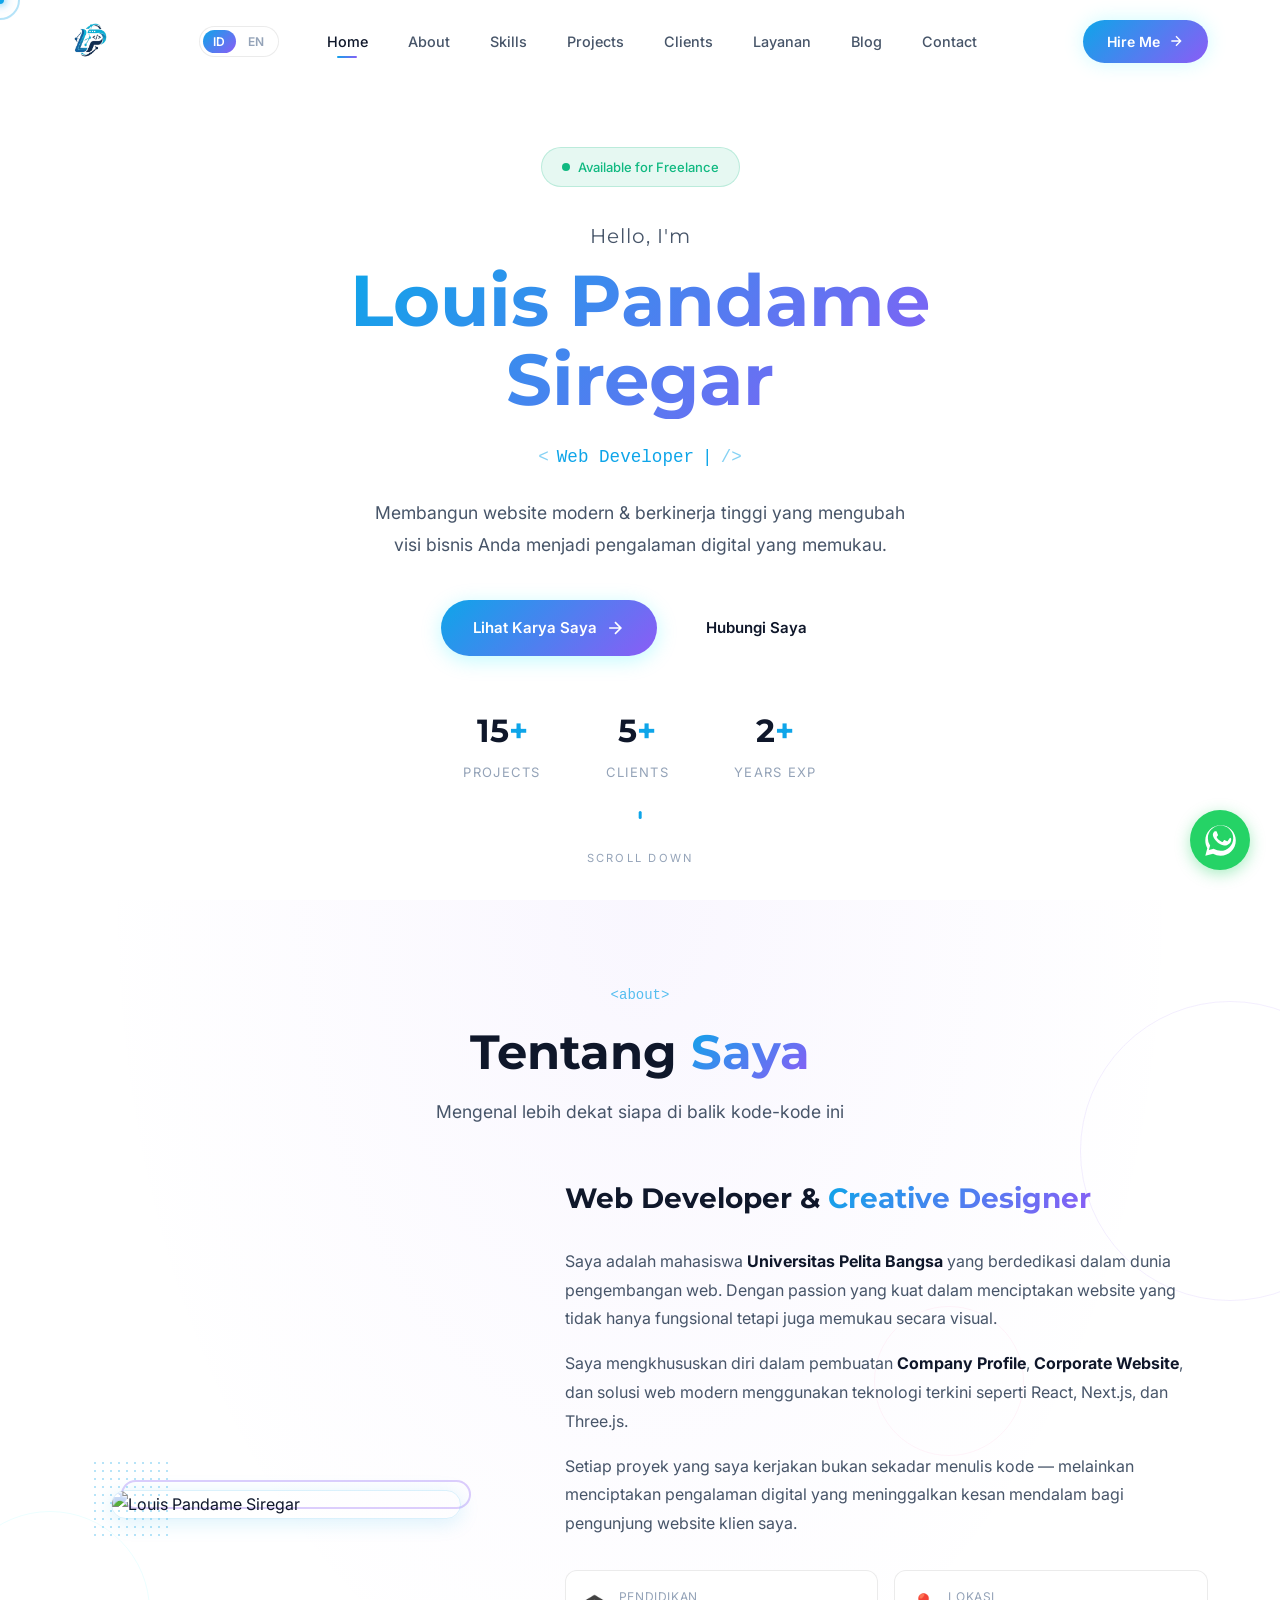
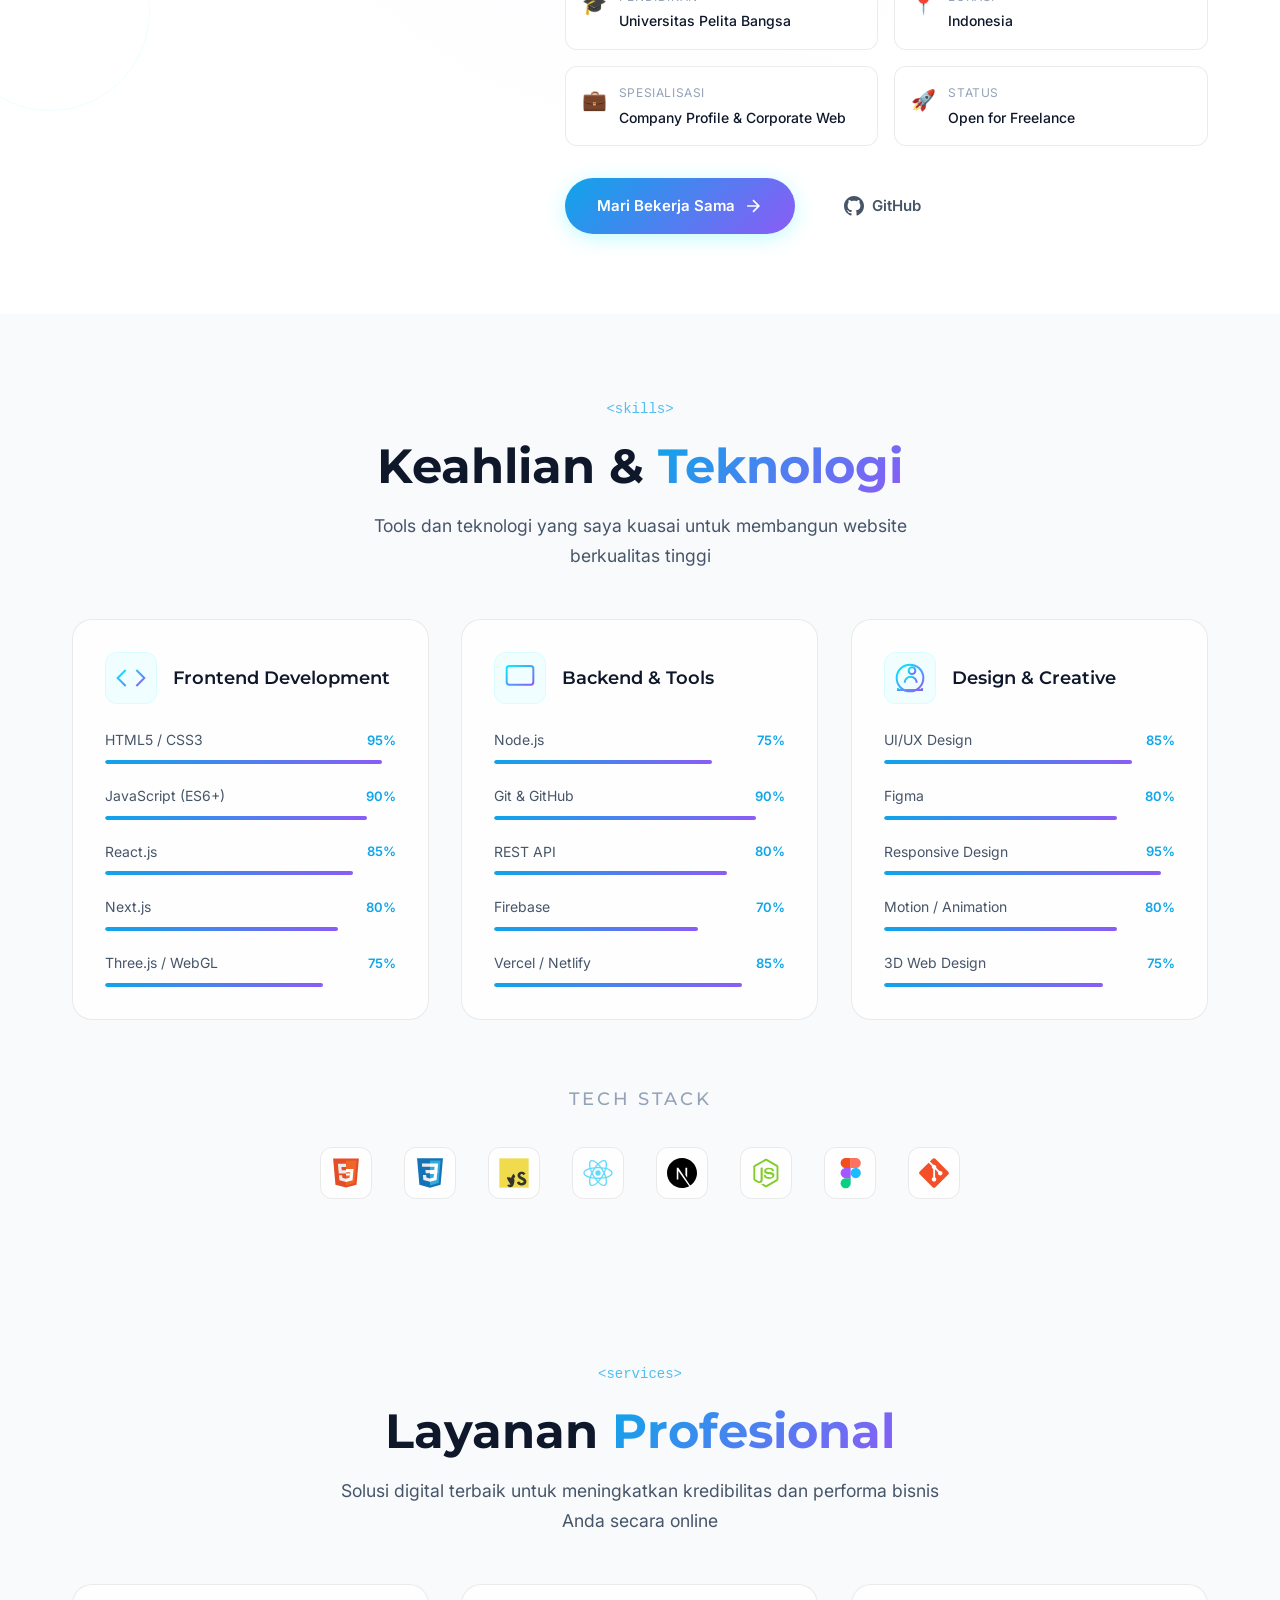
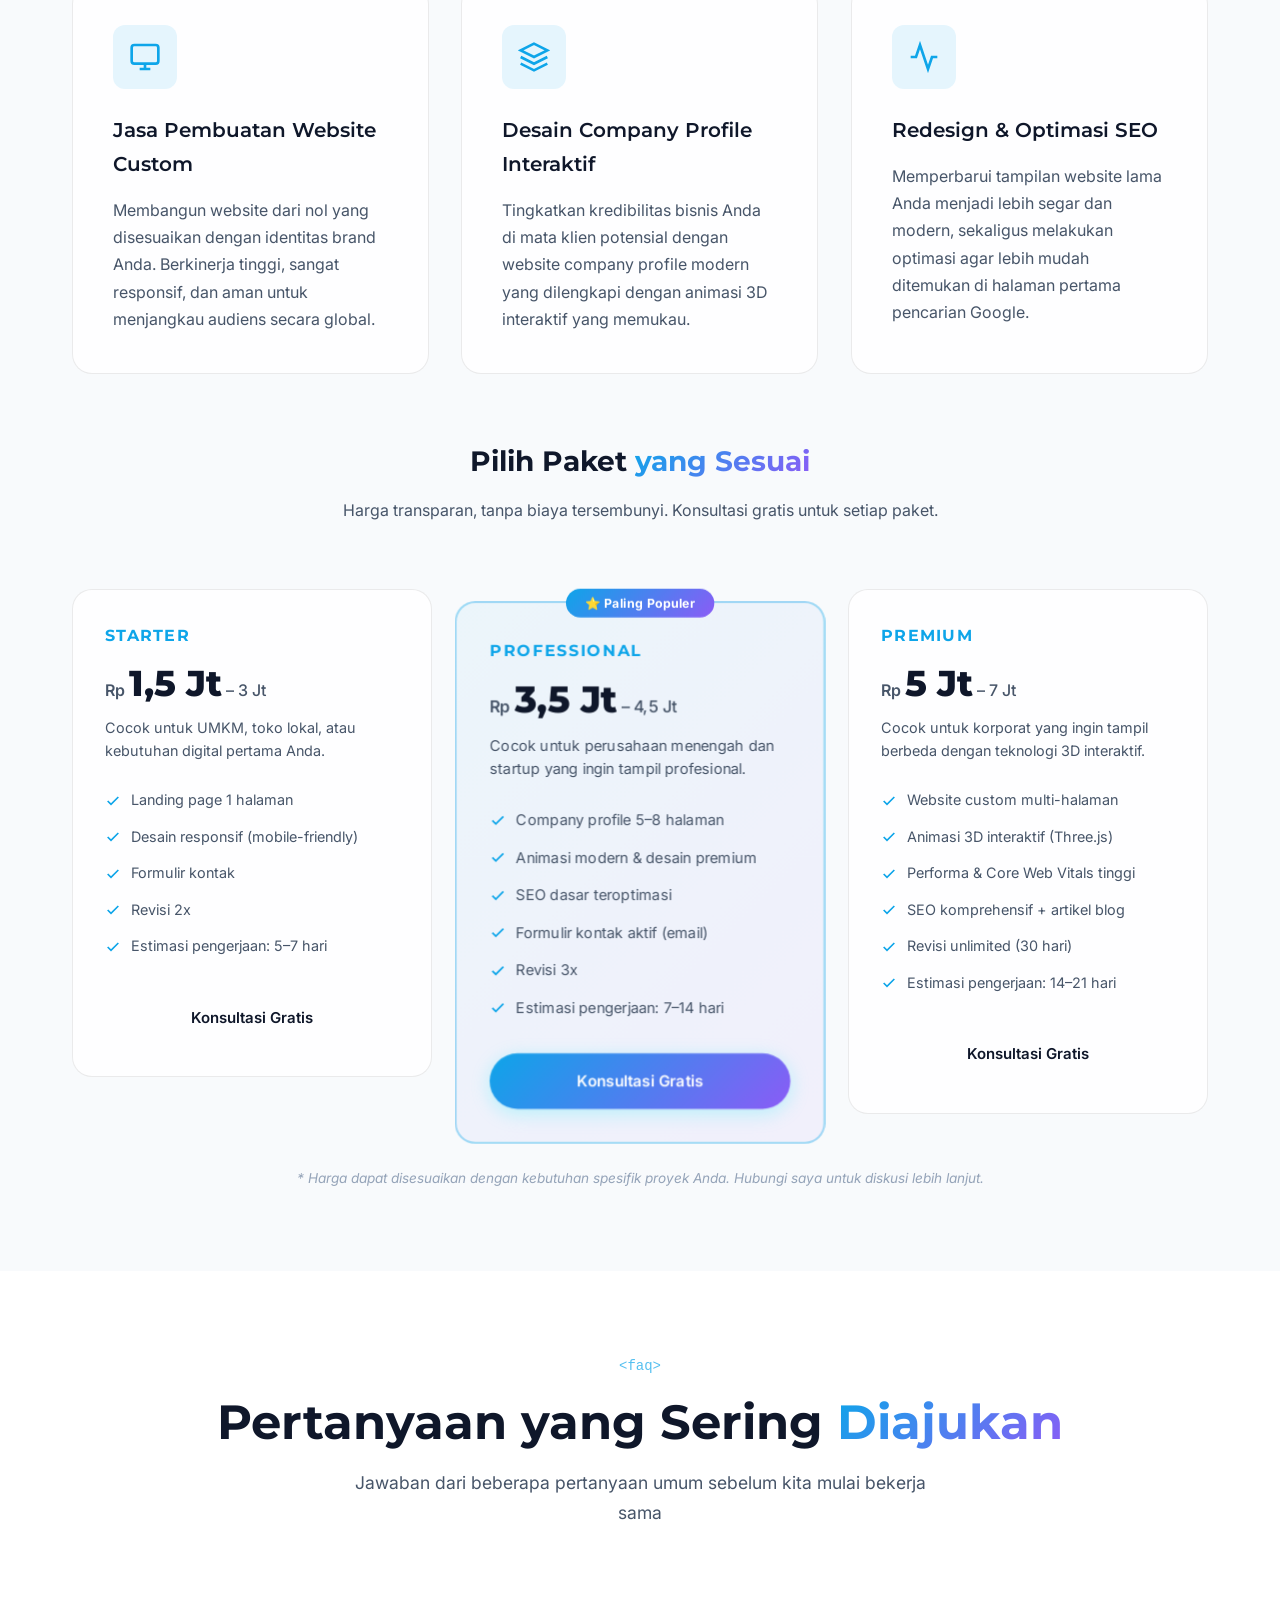
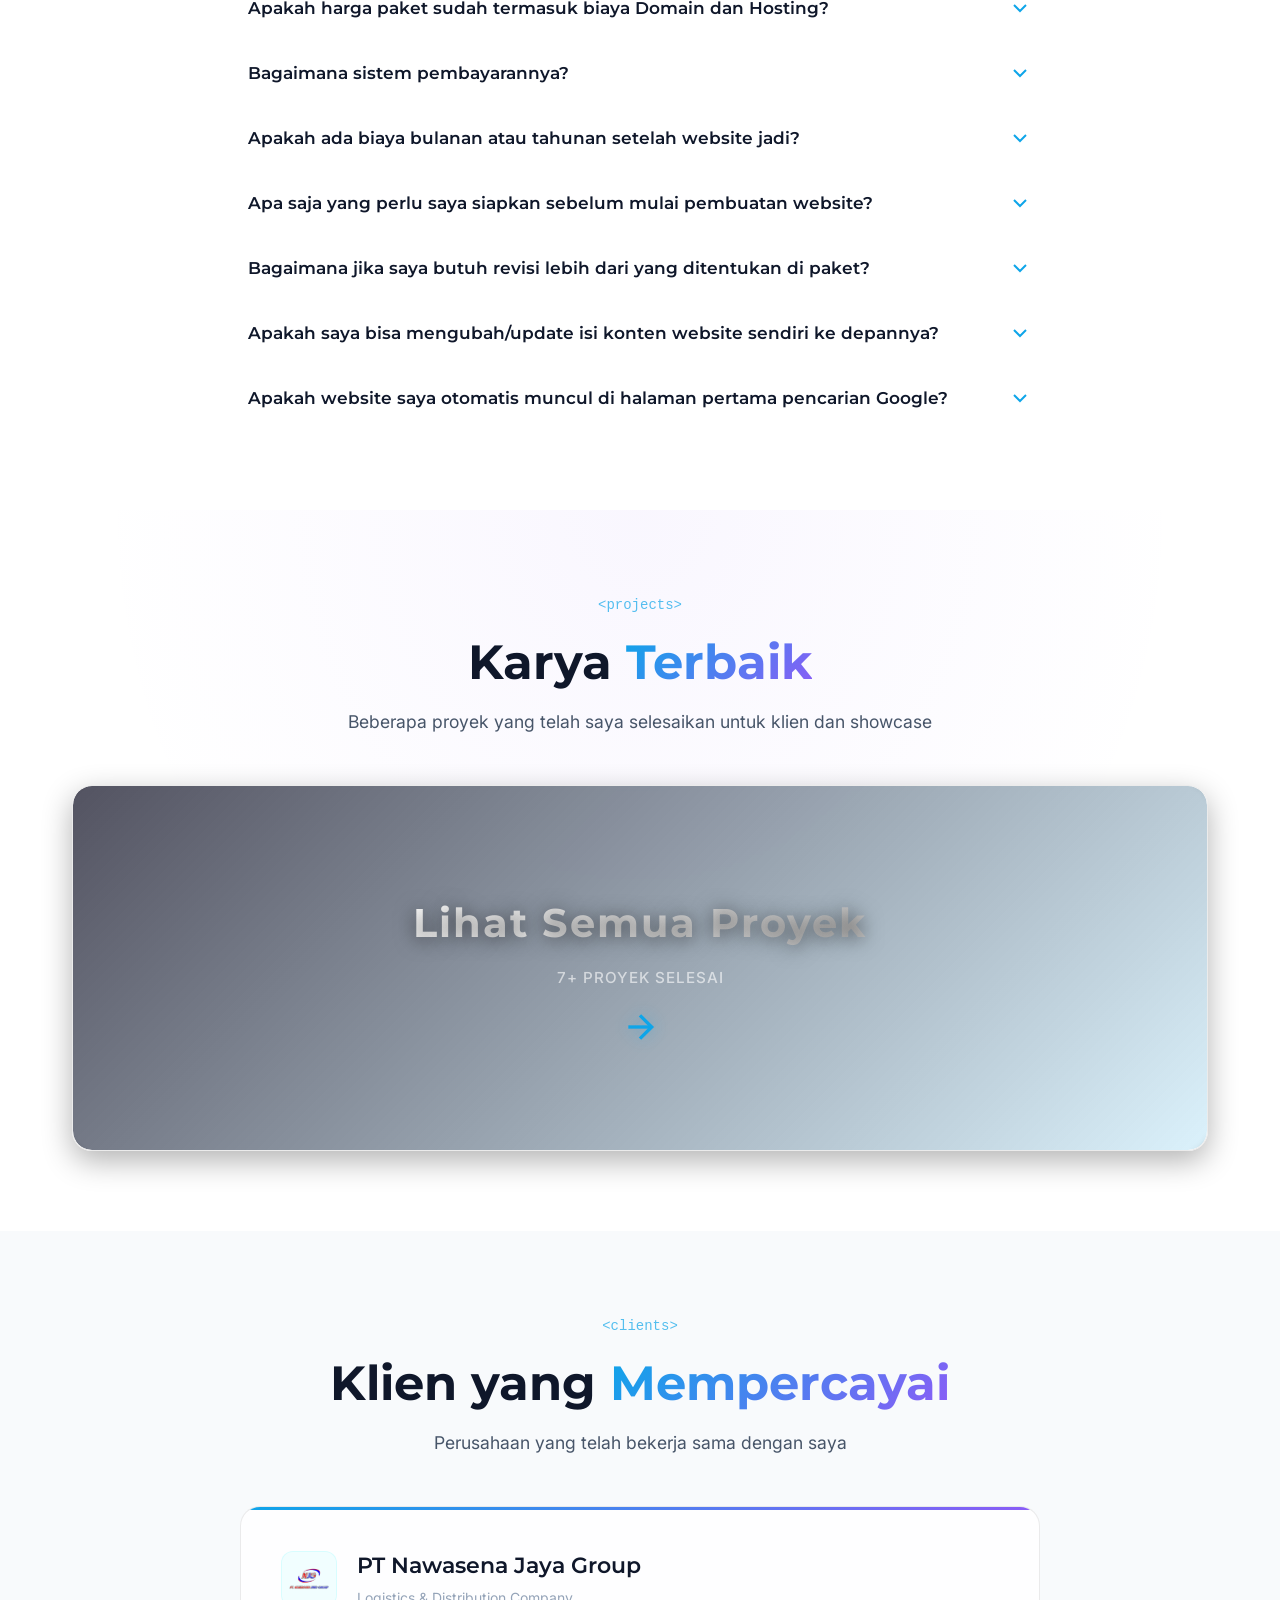
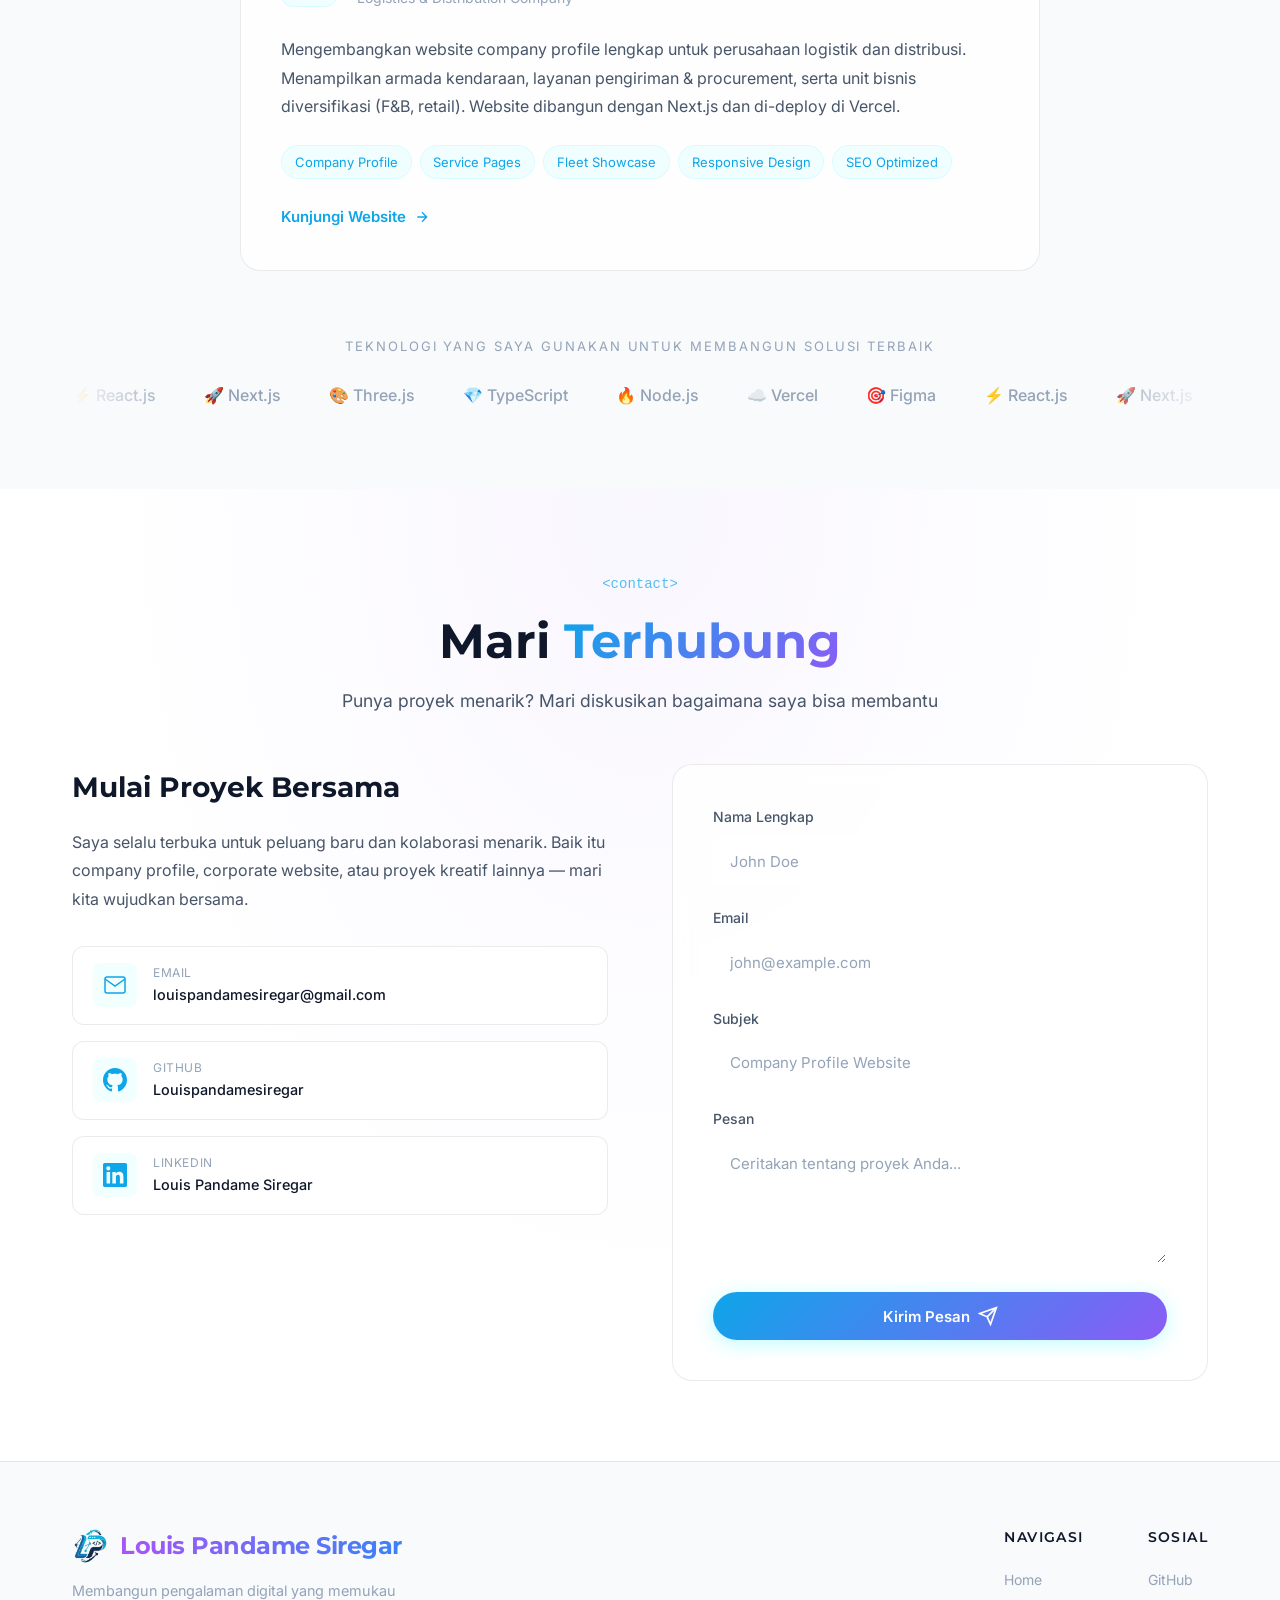
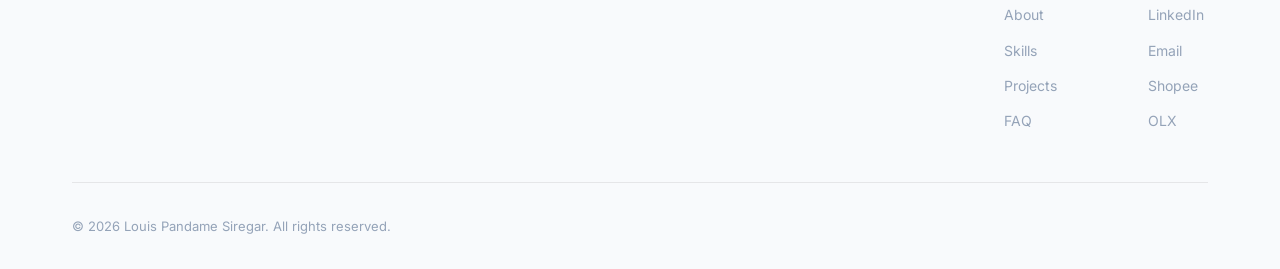
==== commit 3f02b219: "Update title in index.html to SGR Studio" ====
--- a/index.html
+++ b/index.html
@@ -3,7 +3,7 @@
 <head>
     <meta charset="UTF-8">
     <meta name="viewport" content="width=device-width, initial-scale=1.0">
-    <title>Louis Pandame - Jasa Pembuatan Website & Company Profile Profesional</title>
+    <title>SGR Studio - Jasa Pembuatan Website & Company Profile Profesional</title>
     <meta name="description" content="Layanan jasa pembuatan website custom, desain company profile interaktif, dan pengembangan web modern berkinerja tinggi oleh Louis Pandame Siregar.">
     <meta name="keywords" content="jasa pembuatan website, bikin company profile, web developer indonesia, jasa desain website, louis pandame siregar, frontend developer">
     <meta name="author" content="Louis Pandame Siregar">
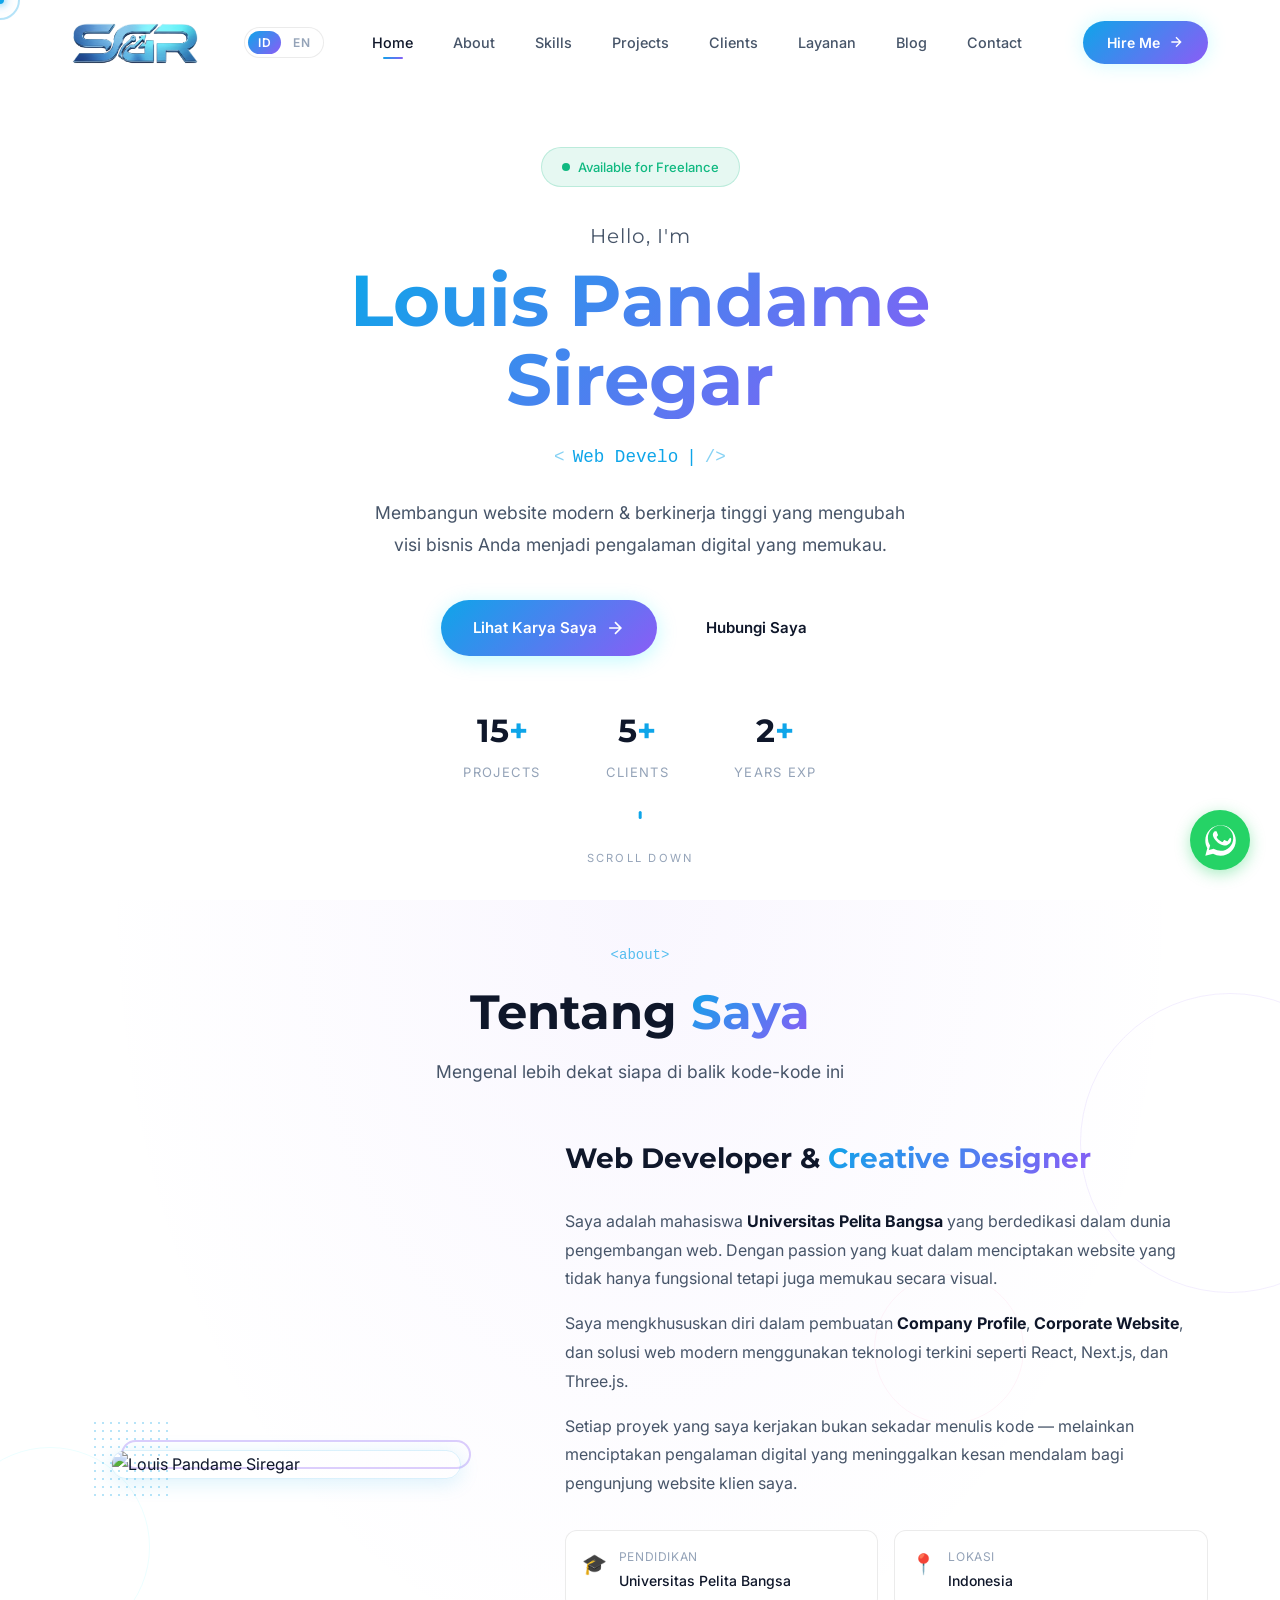
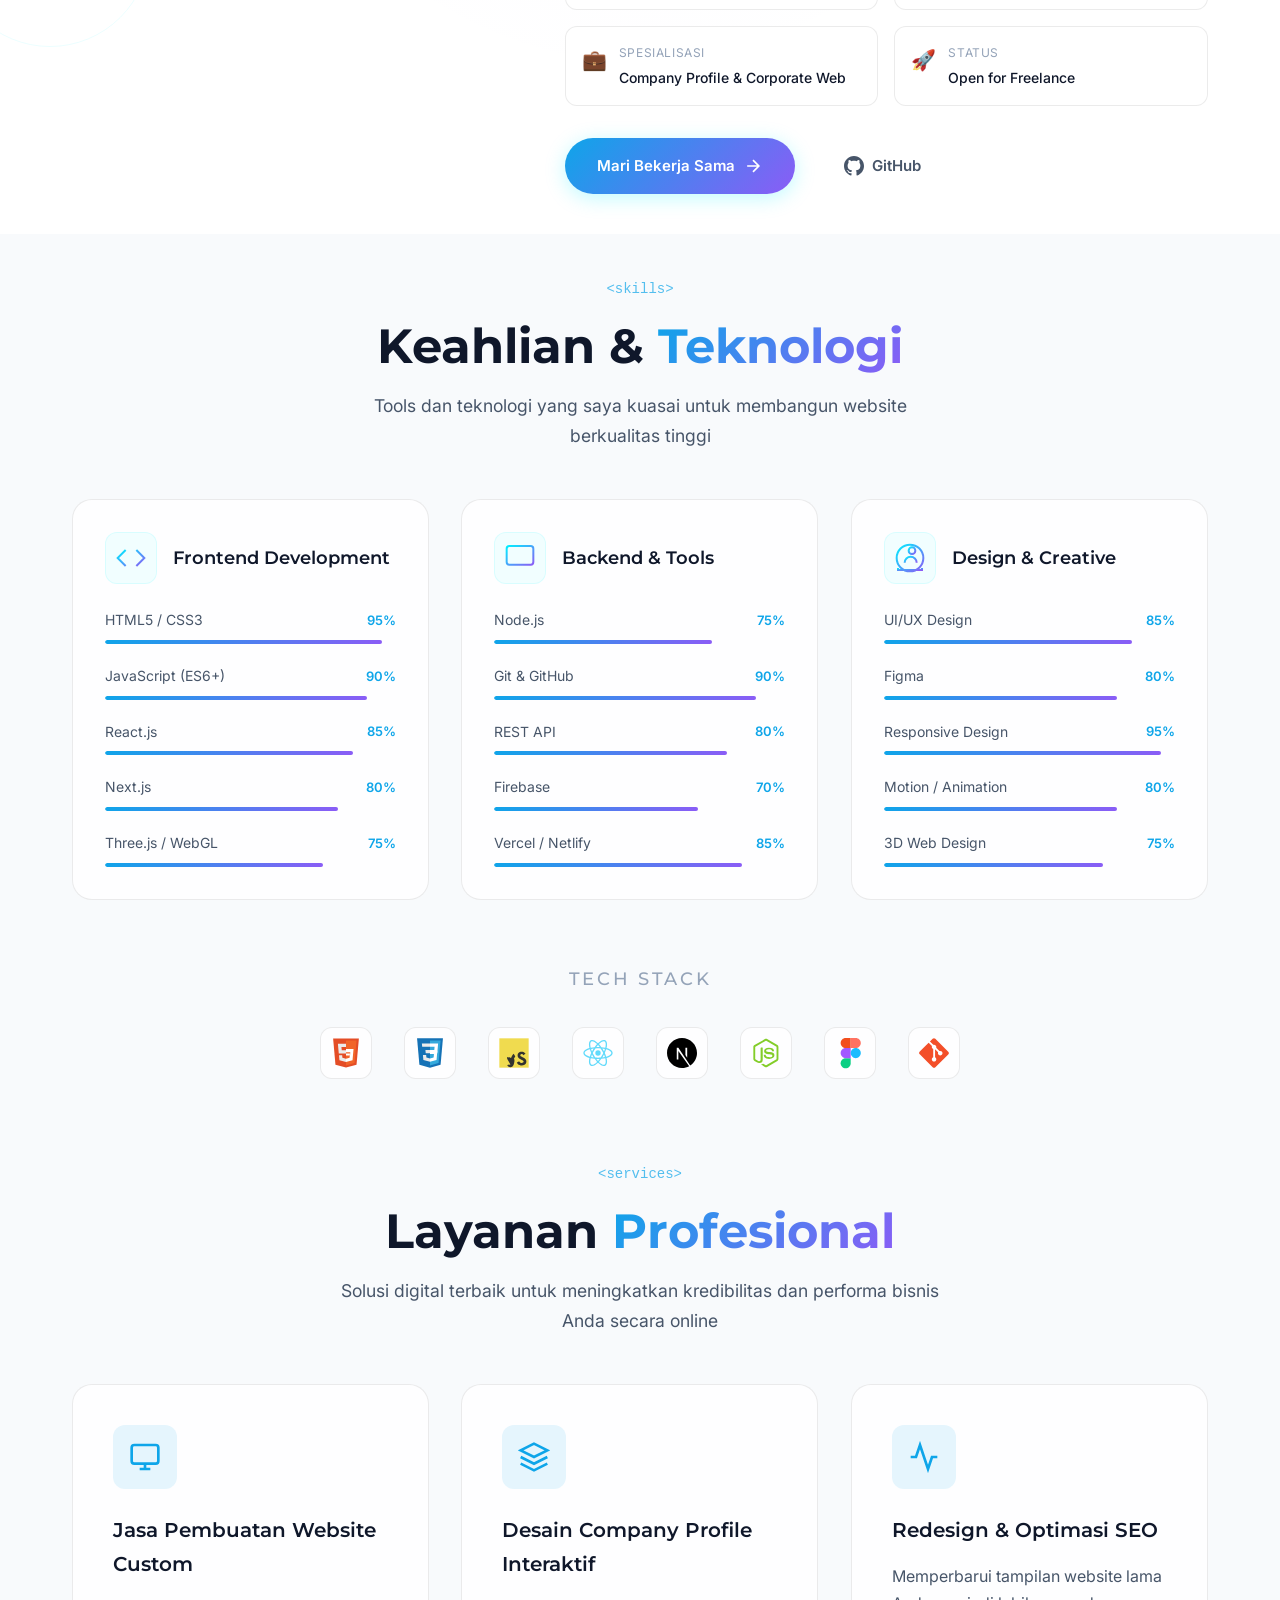
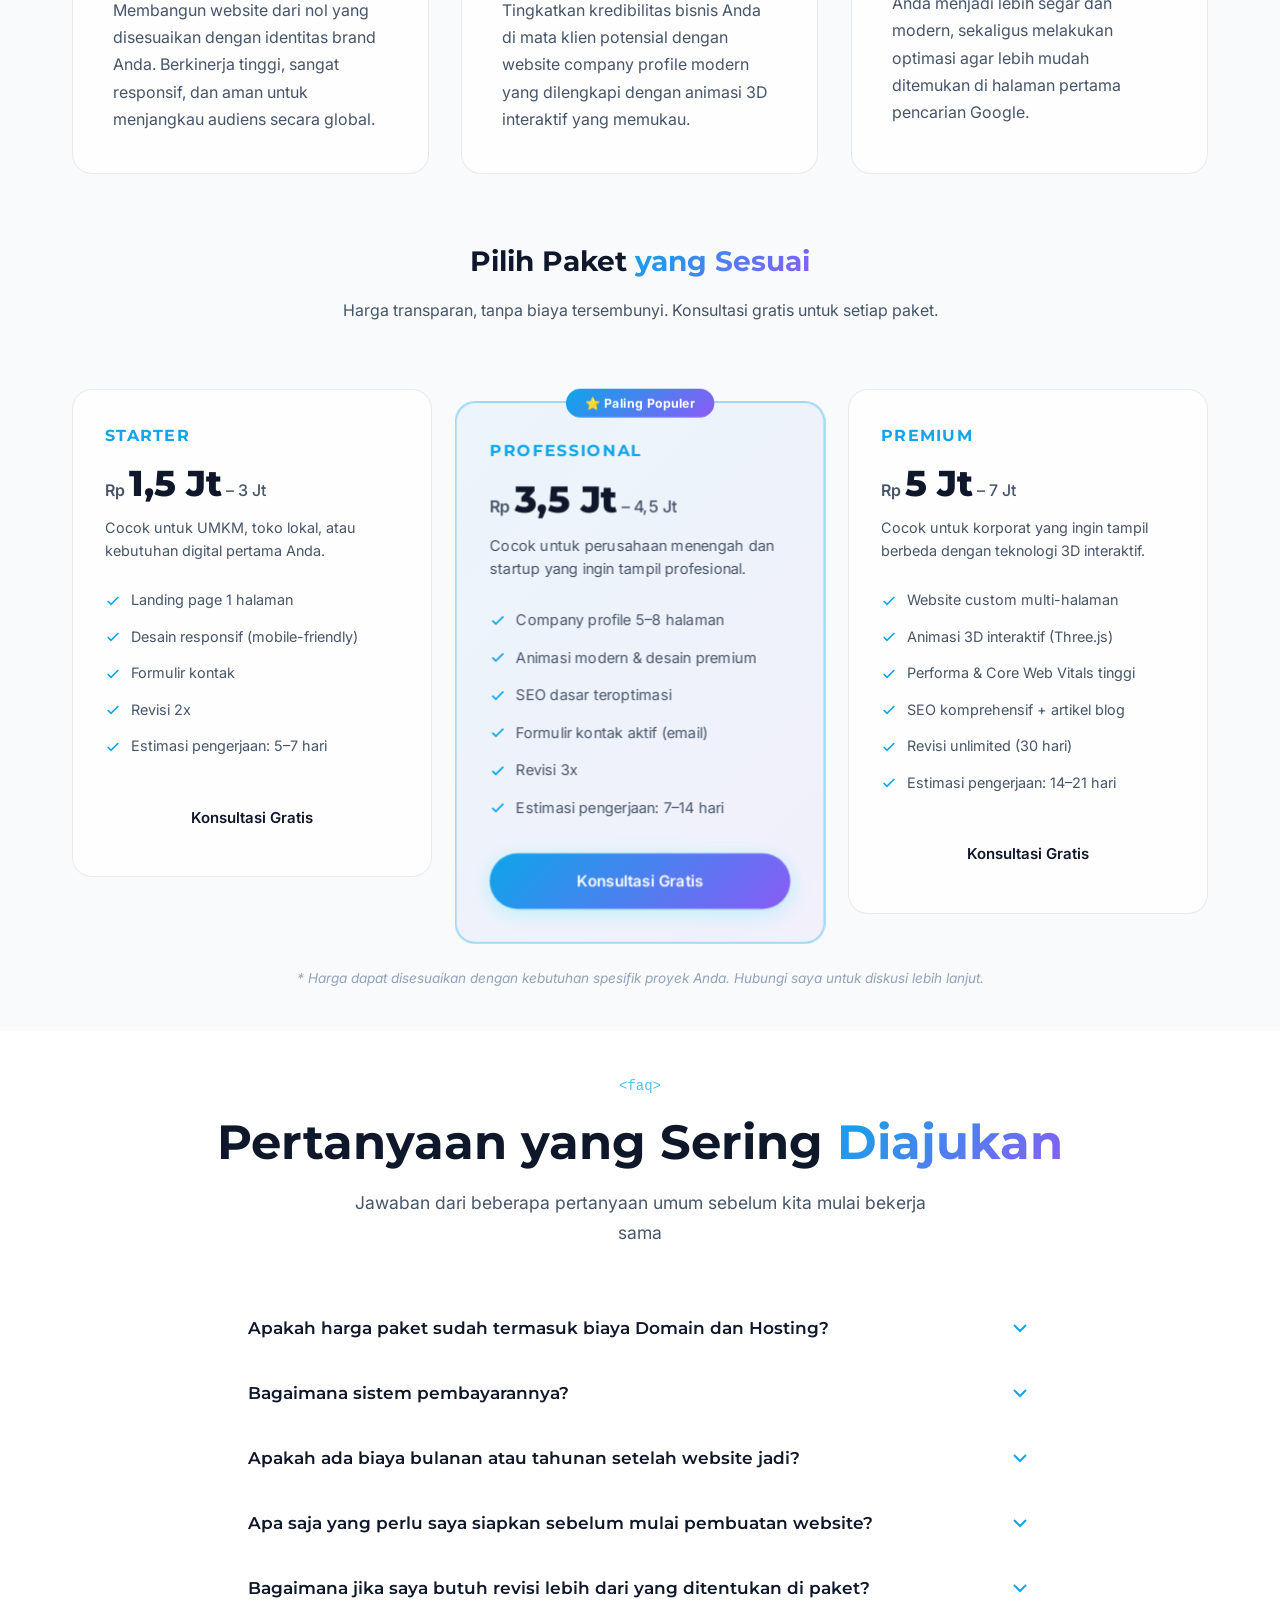
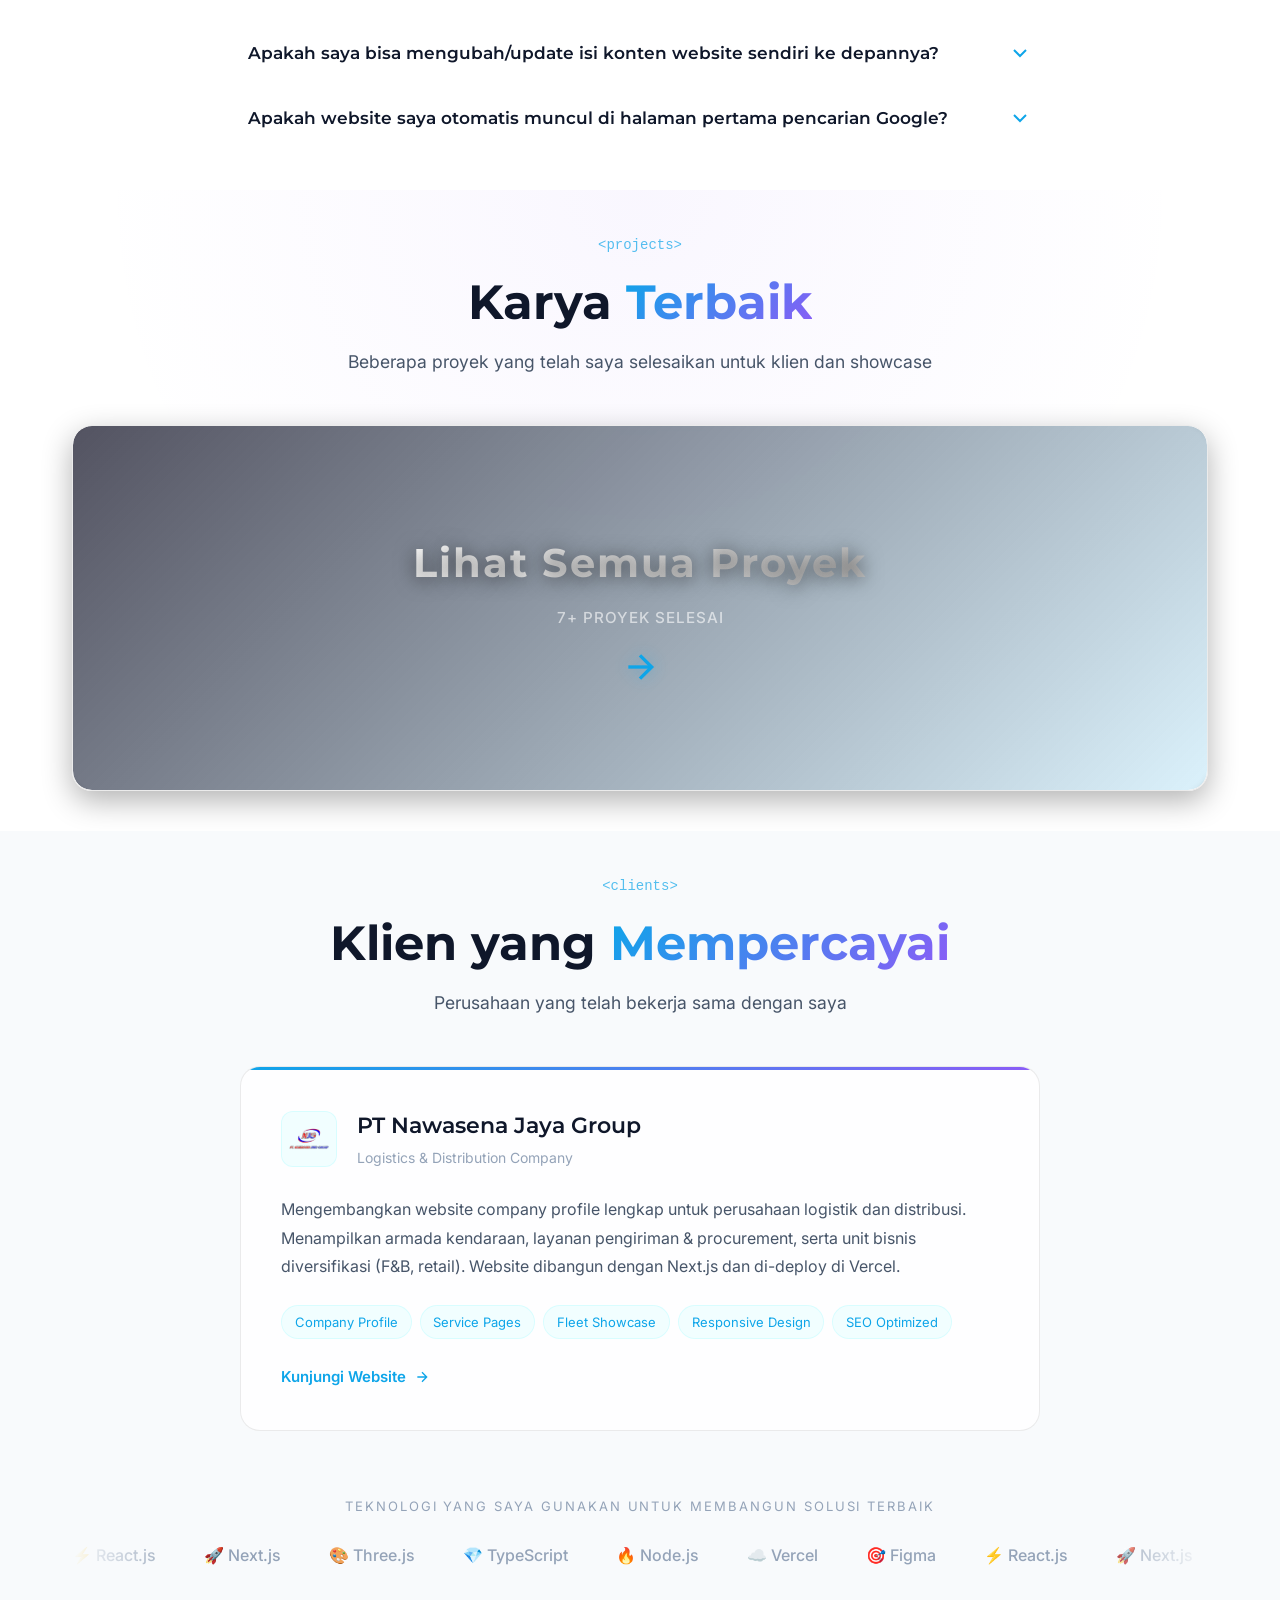
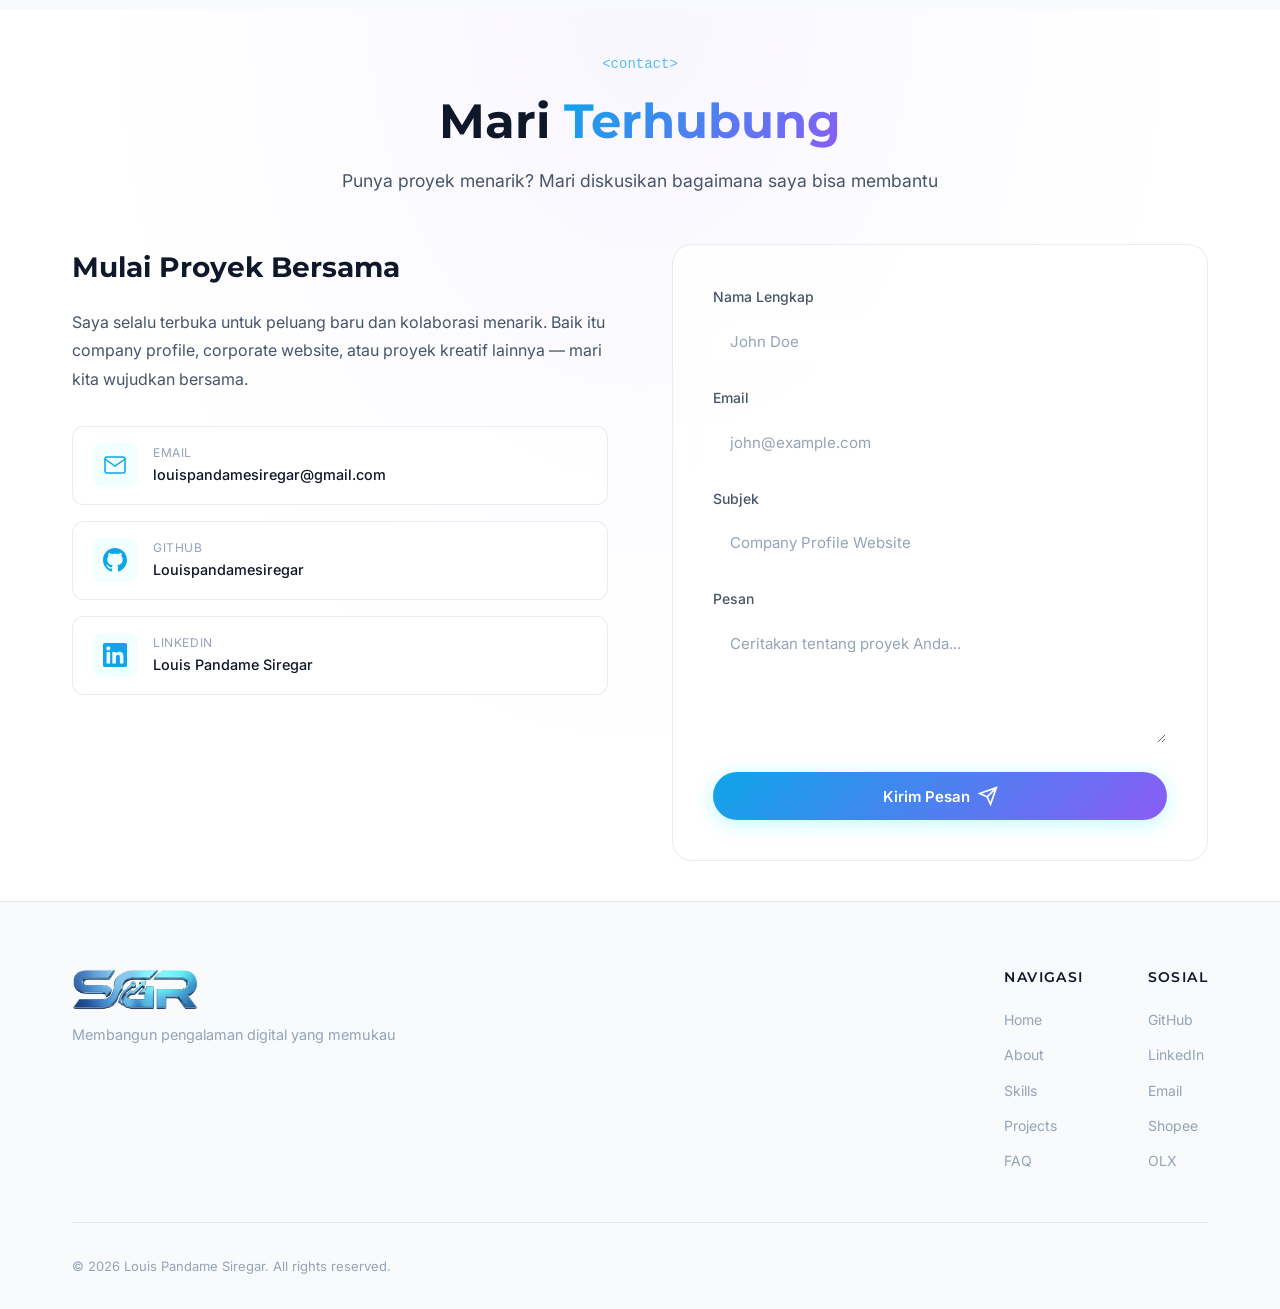
==== commit 66d9cae2: "Update logo and styling: apply logo.png globally, reduce section padding, fix hero canvas sizing" ====
--- a/index.html
+++ b/index.html
@@ -10,9 +10,9 @@
     <meta name="robots" content="index, follow">
 
     <!-- Favicon -->
-    <link rel="icon" type="image/png" sizes="192x192" href="img/favicon-192x192.png">
-    <link rel="shortcut icon" href="favicon.ico">
-    <link rel="apple-touch-icon" sizes="180x180" href="img/apple-touch-icon.png">
+    <link rel="icon" type="image/png" href="logo.png">
+    <link rel="shortcut icon" href="logo.png">
+    <link rel="apple-touch-icon" href="logo.png">
 
     <!-- Open Graph -->
     <meta property="og:title" content="Louis Pandame - Jasa Pembuatan Website & Company Profile Profesional">
@@ -35,7 +35,7 @@
     <link href="https://fonts.googleapis.com/css2?family=Inter:wght@300;400;500;600;700&family=Montserrat:wght@400;500;600;700;800&display=swap" rel="stylesheet">
 
     <!-- Preload Logo -->
-    <link rel="preload" href="img/logo_louis.webp" as="image">
+    <link rel="preload" href="logo.png" as="image">
 
     <!-- Styles -->
     <link rel="stylesheet" href="css/style.css">
@@ -60,7 +60,7 @@
     <nav class="navbar" id="navbar">
         <div class="nav-container">
             <a href="#hero" class="nav-logo" id="nav-logo">
-                <img src="img/logo_louis.webp" alt="Louis Logo" class="site-logo">
+                <img src="logo.png" alt="Louis Logo" class="site-logo">
             </a>
 
             <div class="nav-menu" id="nav-menu">
@@ -892,8 +892,7 @@
             <div class="footer-content">
                 <div class="footer-brand">
                     <a href="#hero" class="footer-logo" style="display: flex; align-items: center; gap: 12px; flex-wrap: wrap; text-decoration: none;">
-                        <img src="img/logo_louis.webp" alt="Louis Logo" class="site-logo">
-                        <span style="font-size: 1.5rem; font-weight: 700; background: linear-gradient(to right, #a855f7, #3b82f6); -webkit-background-clip: text; -webkit-text-fill-color: transparent; letter-spacing: -0.5px; max-width: 100%;">Louis Pandame Siregar</span>
+                        <img src="logo.png" alt="Louis Logo" class="site-logo">
                     </a>
                     <p class="footer-tagline" data-i18n="footer-tagline">Membangun pengalaman digital yang memukau</p>
                 </div>
--- a/css/style.css
+++ b/css/style.css
@@ -35,7 +35,7 @@
     --font-body: 'Inter', sans-serif;
 
     /* Spacing */
-    --section-padding: 80px;
+    --section-padding: 40px;
     --container-width: 1200px;
 
     /* Borders */
@@ -279,7 +279,7 @@
 }
 
 .site-logo {
-    height: 40px;
+    height: 45px;
     width: auto;
     object-fit: contain;
     transition: transform var(--transition-fast);
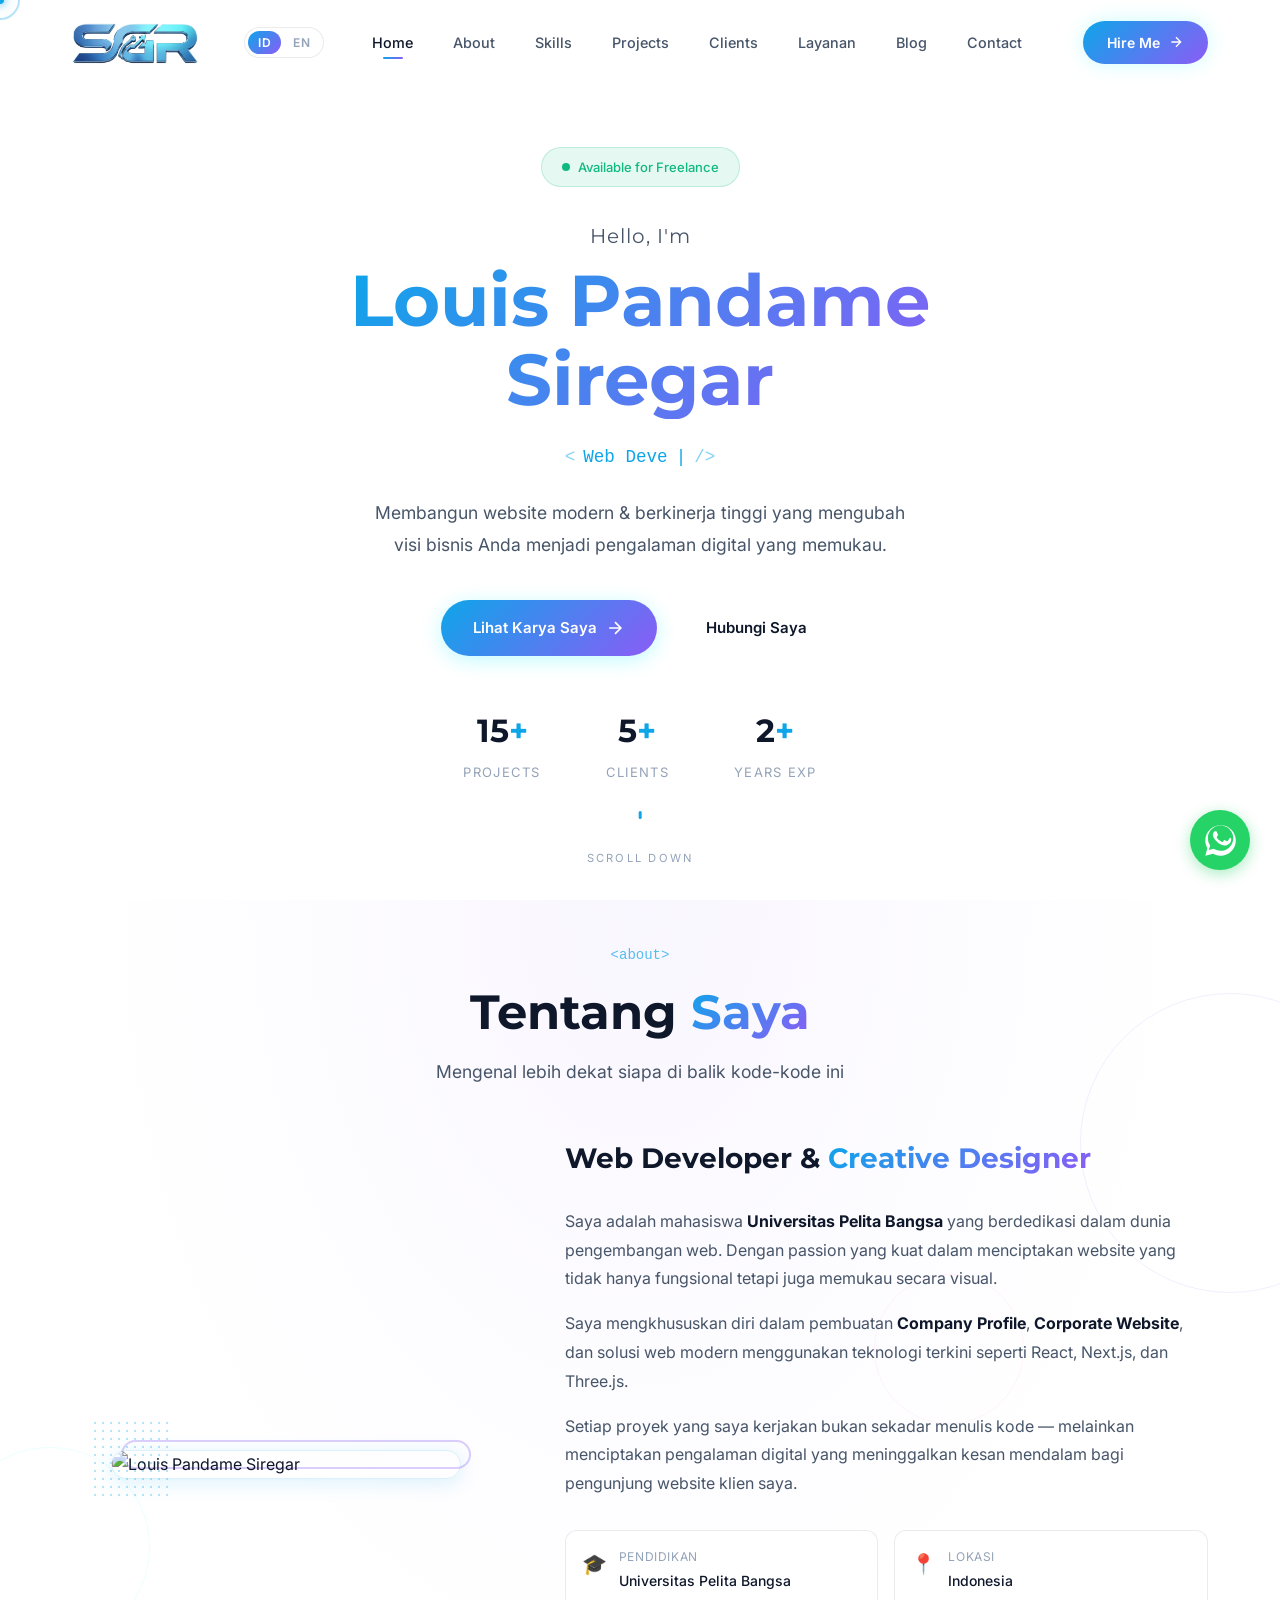
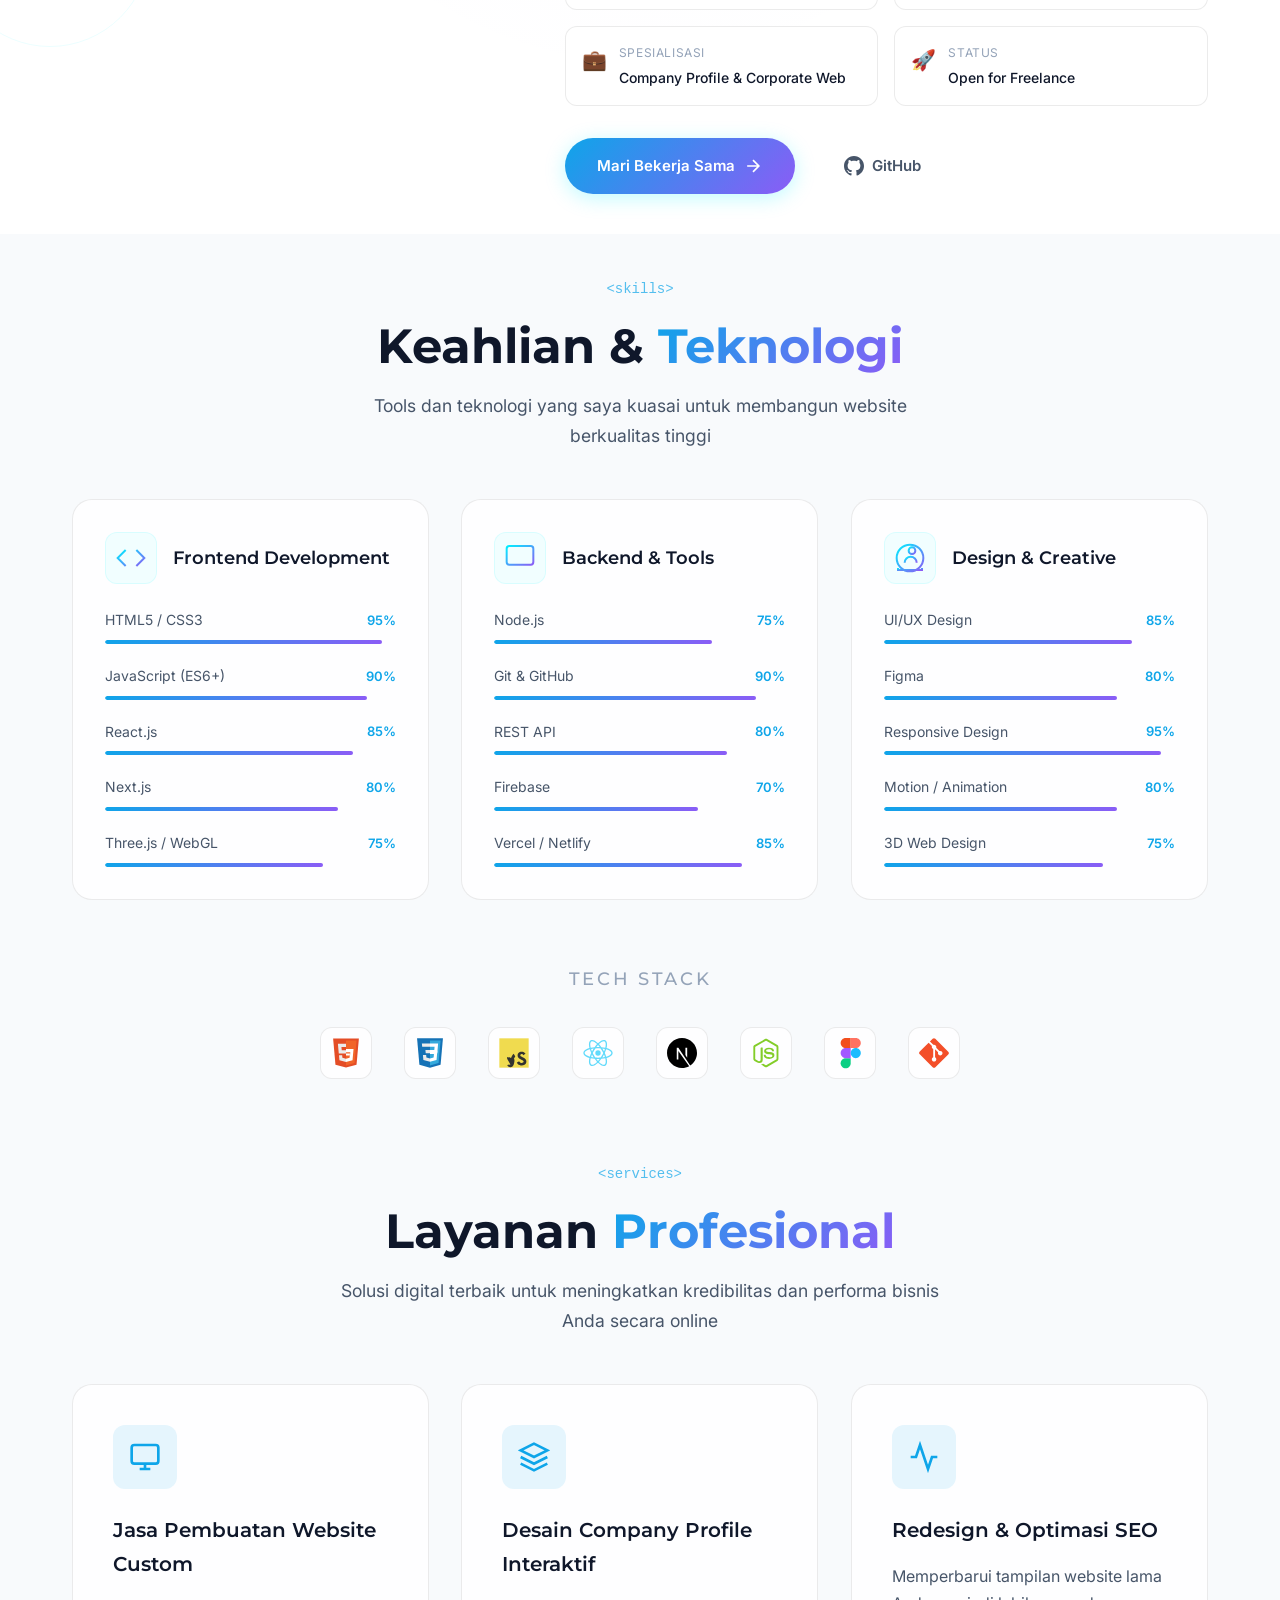
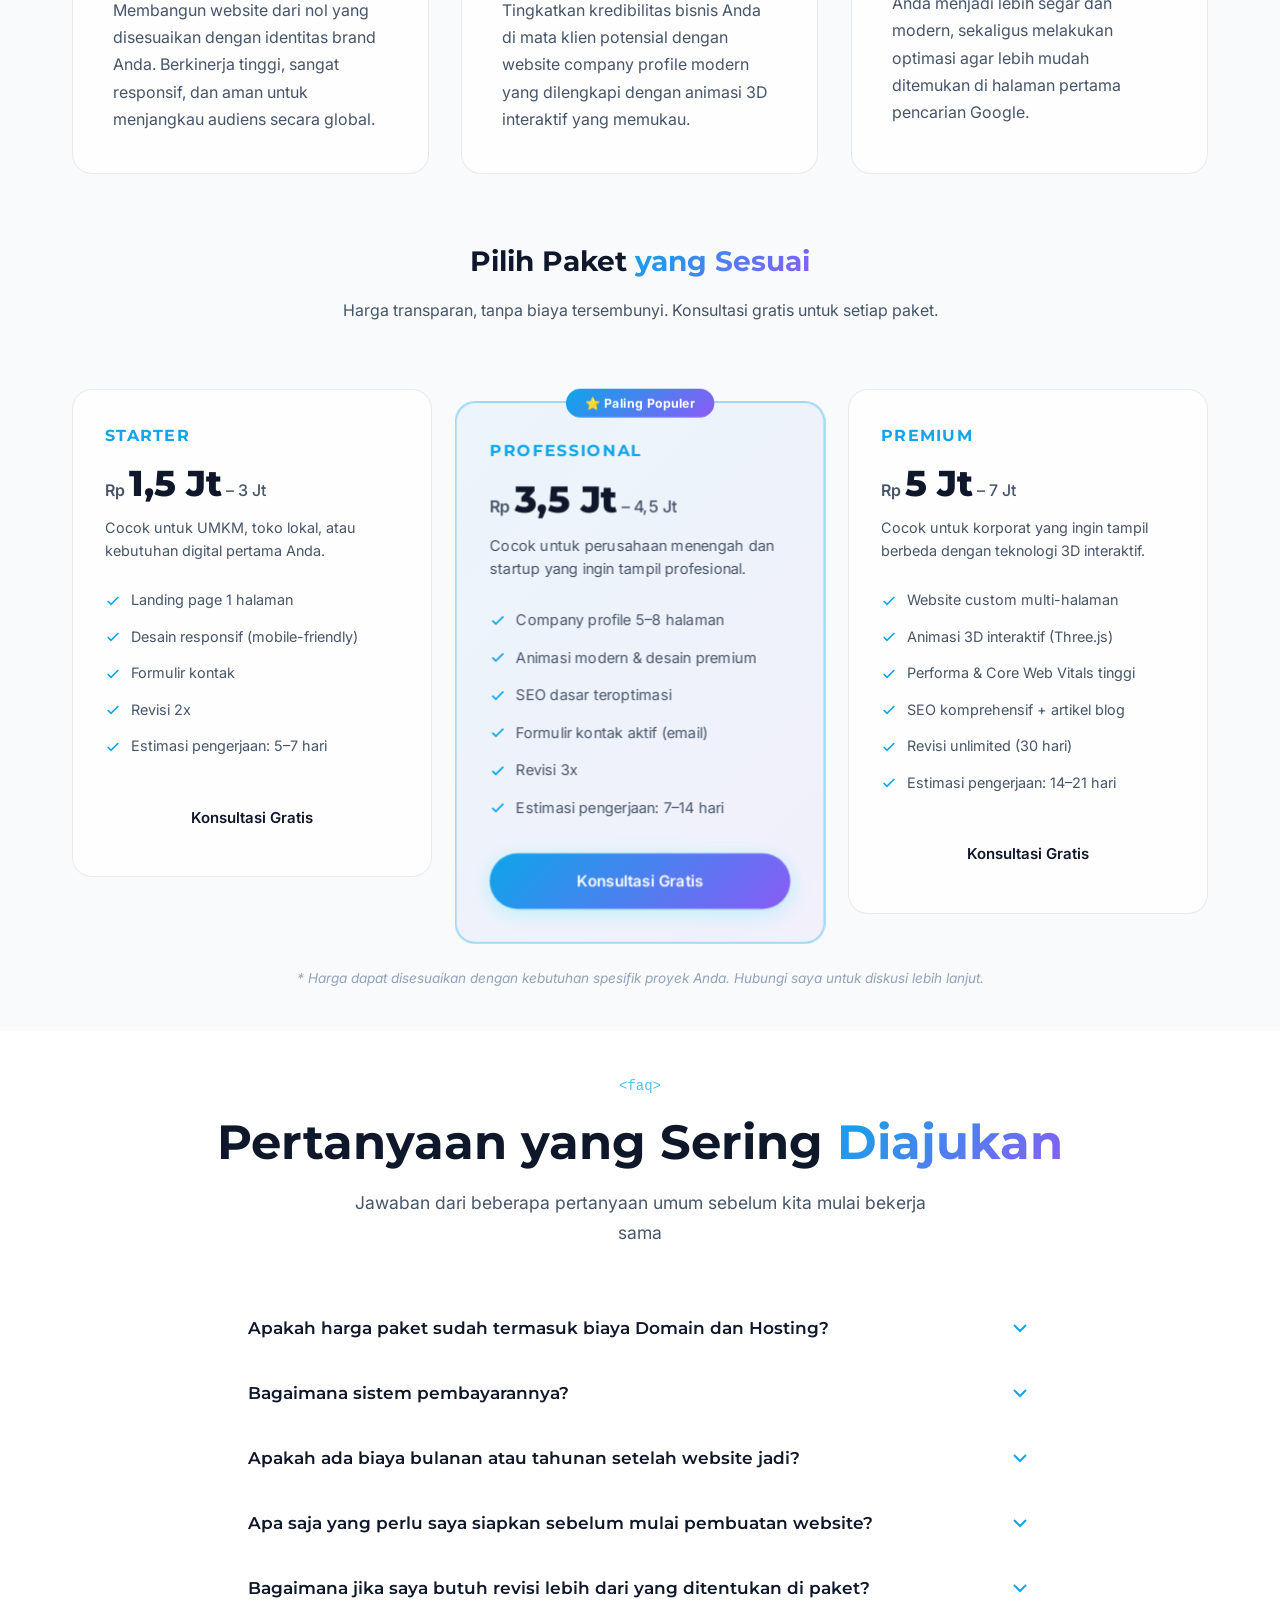
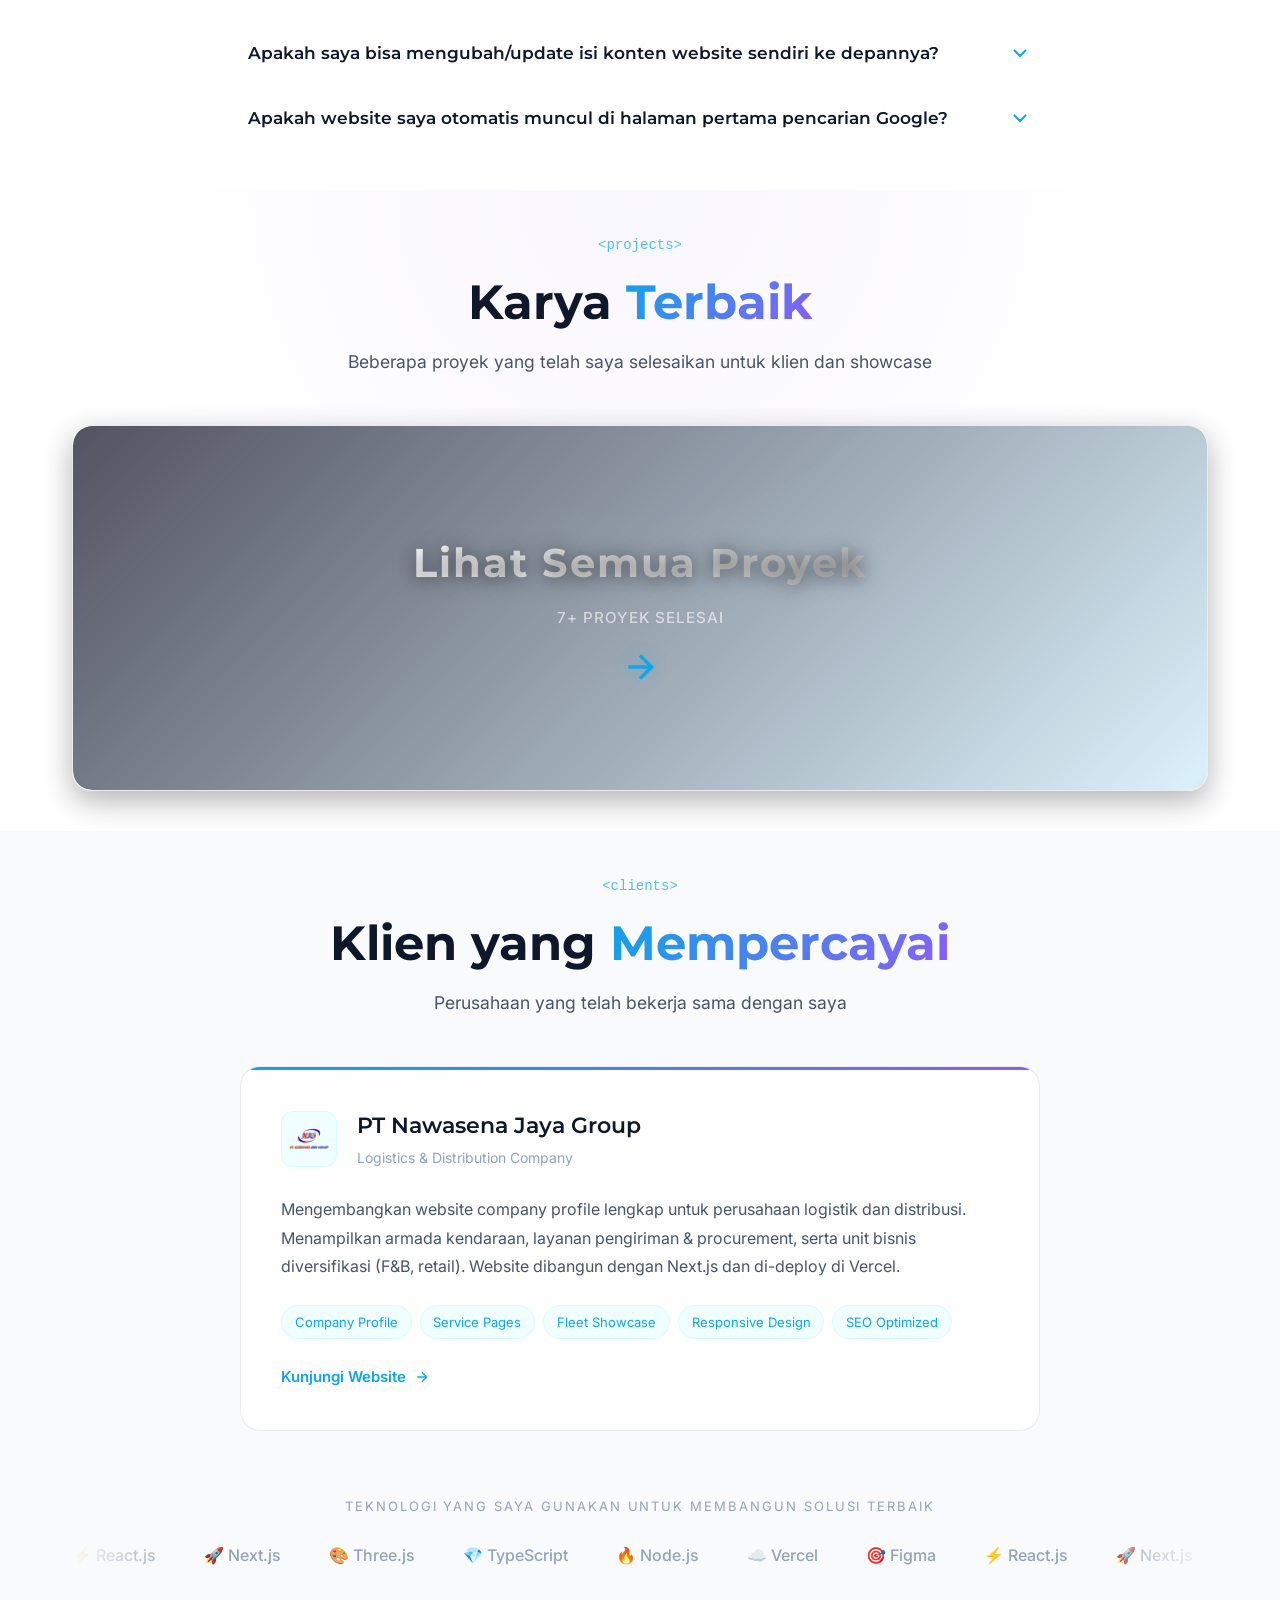
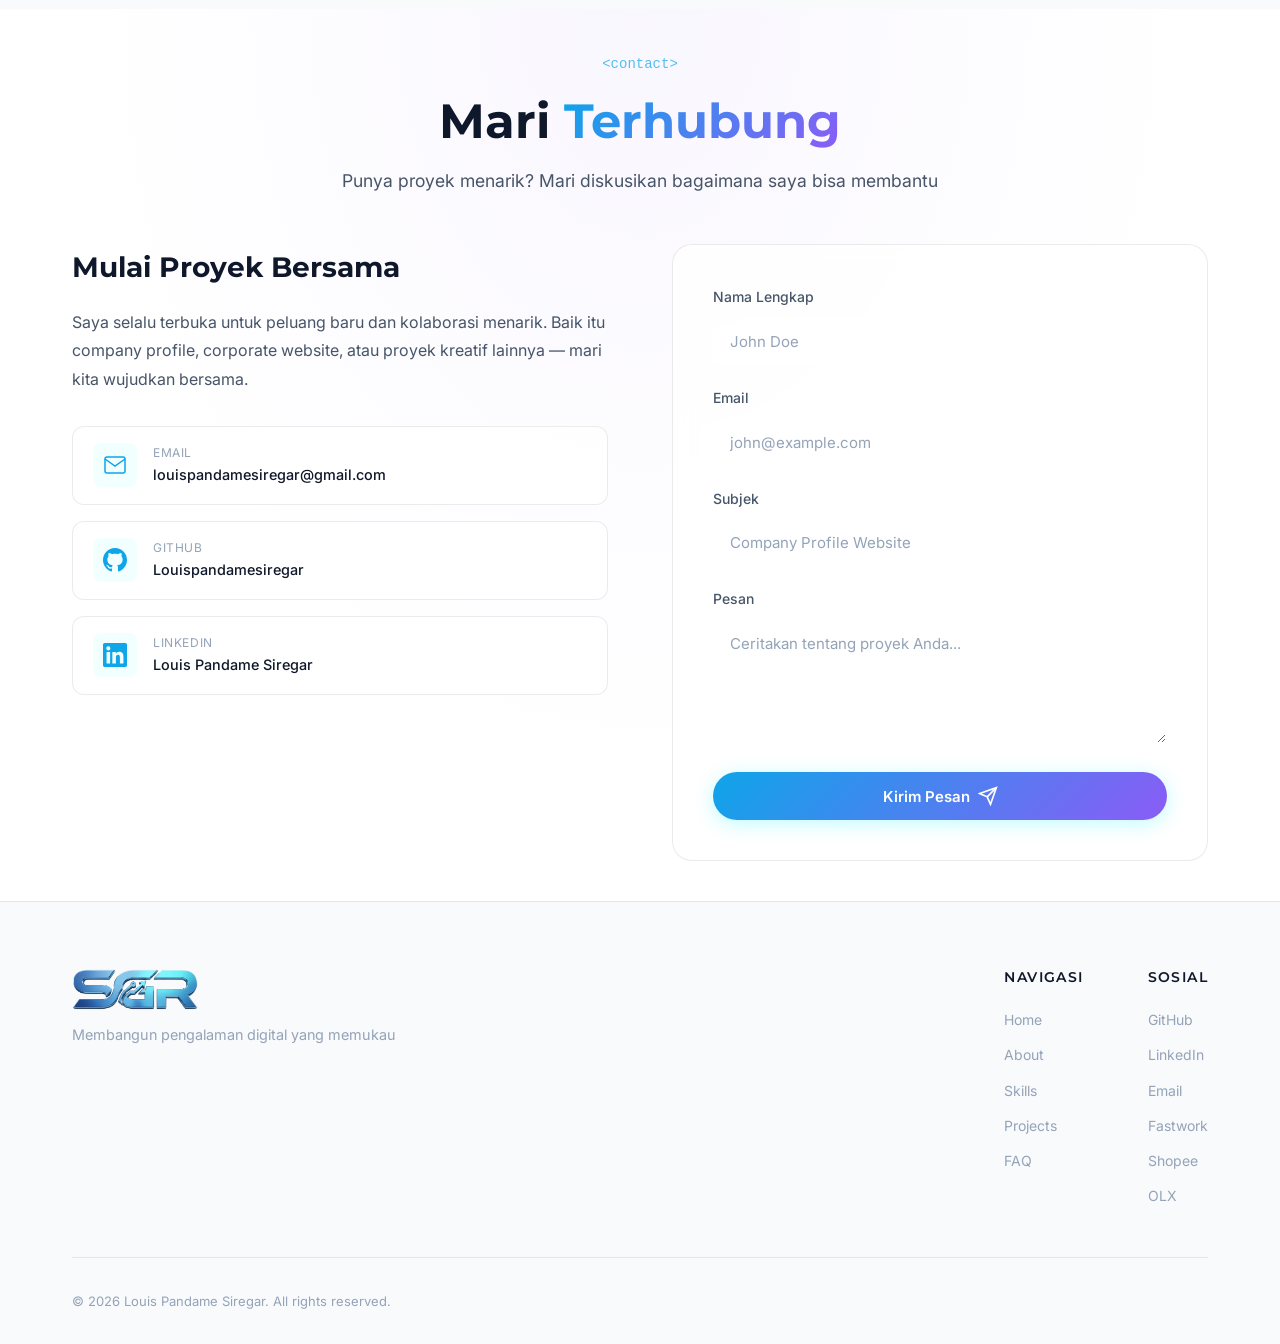
==== commit b8c4498b: "Update footer social links with Fastwork and fix mobile nav-menu z-index" ====
--- a/index.html
+++ b/index.html
@@ -914,6 +914,7 @@
                             <li><a href="https://github.com/Louispandamesiregar" target="_blank" rel="noopener noreferrer">GitHub</a></li>
                             <li><a href="https://www.linkedin.com/in/louispandamesiregar" target="_blank" rel="noopener noreferrer">LinkedIn</a></li>
                             <li><a href="mailto:louispandamesiregar@gmail.com">Email</a></li>
+                            <li><a href="https://fastwork.id/byob/ua6UcYuKLO?openExternalBrowser=1" target="_blank" rel="noopener noreferrer">Fastwork</a></li>
                             <li><a href="https://shopee.co.id/iskacollection" target="_blank" rel="noopener noreferrer">Shopee</a></li>
                             <li><a href="https://www.olx.co.id/item/jasa-pembuatan-website-custom-company-profile-profesional-iid-947584684" target="_blank" rel="noopener noreferrer">OLX</a></li>
                         </ul>
--- a/css/style.css
+++ b/css/style.css
@@ -355,7 +355,7 @@
     display: none;
     flex-direction: column;
     gap: 5px;
-    z-index: 10;
+    z-index: 100;
     padding: 5px;
 }
 
@@ -2158,6 +2158,7 @@
         padding: 5rem 2rem 2rem;
         transition: right var(--transition-slow);
         border-left: var(--border-subtle);
+        z-index: 99;
     }
 
     .nav-menu.active {
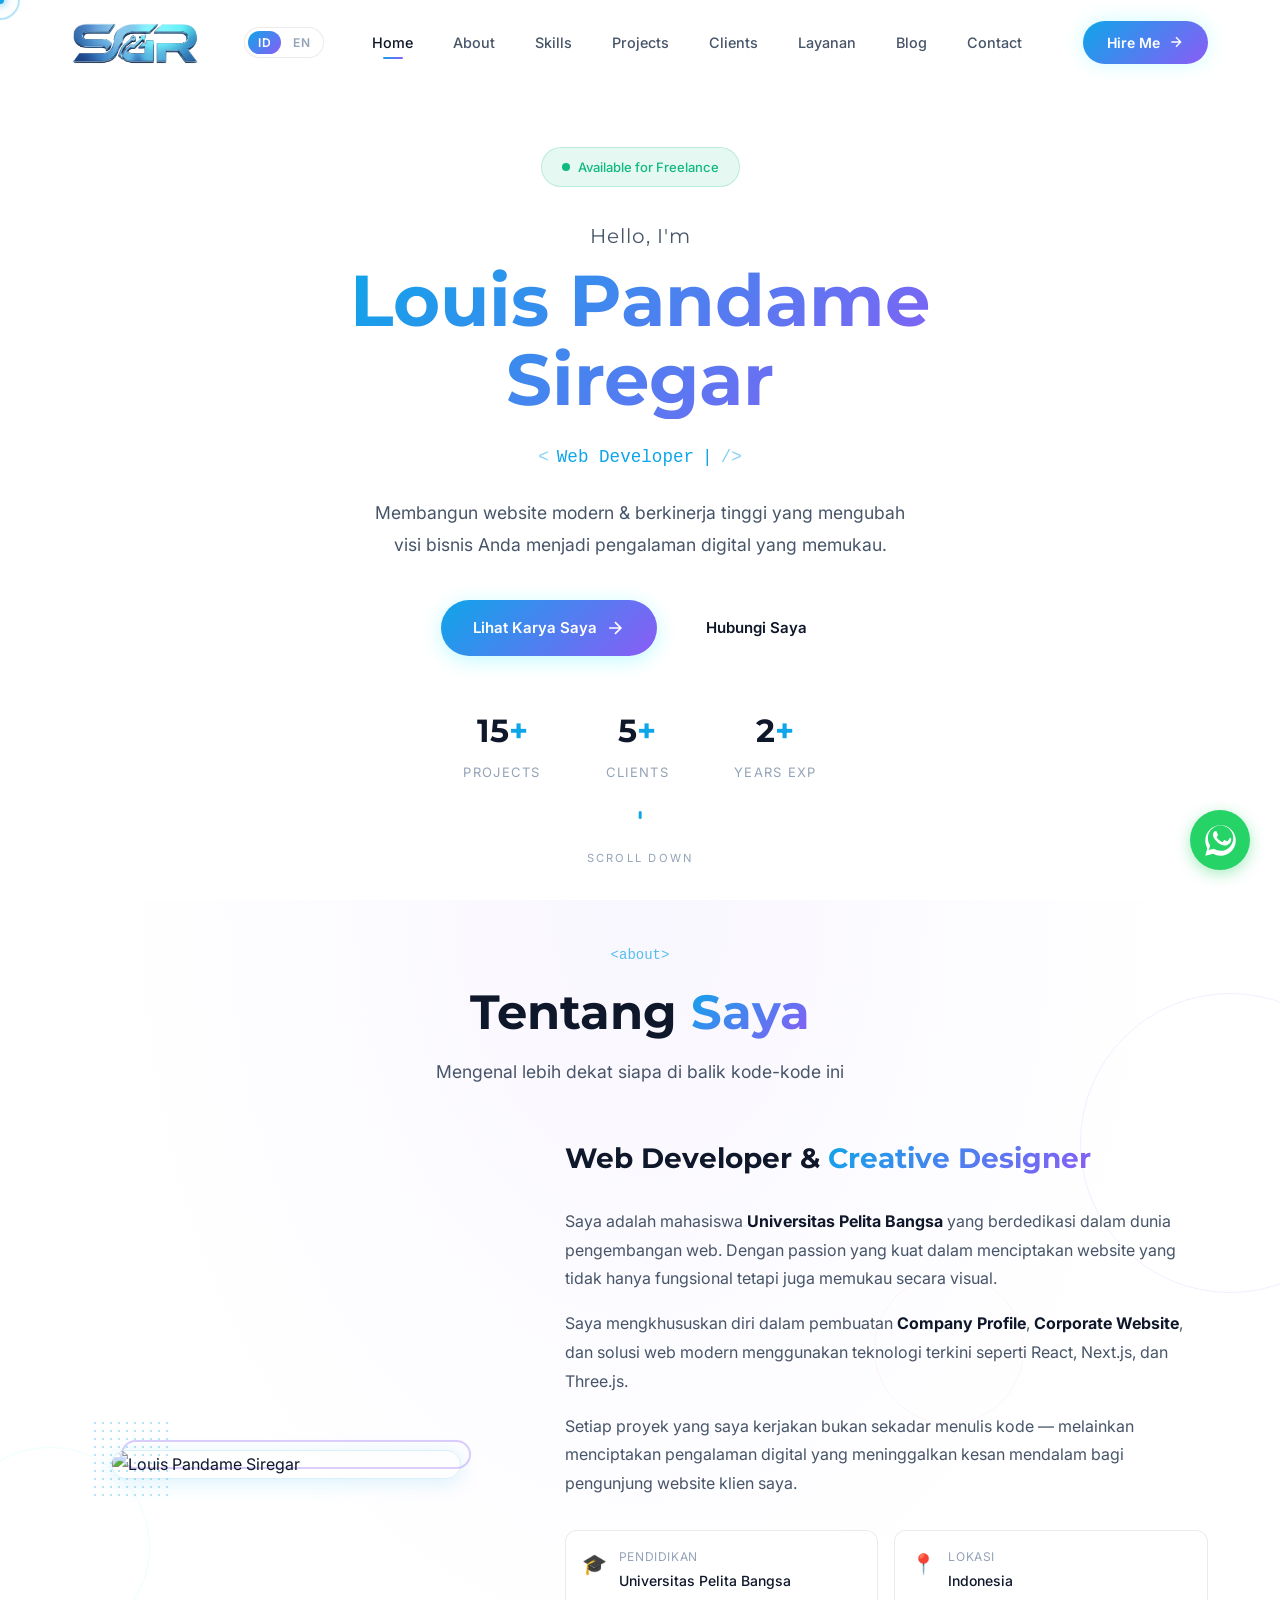
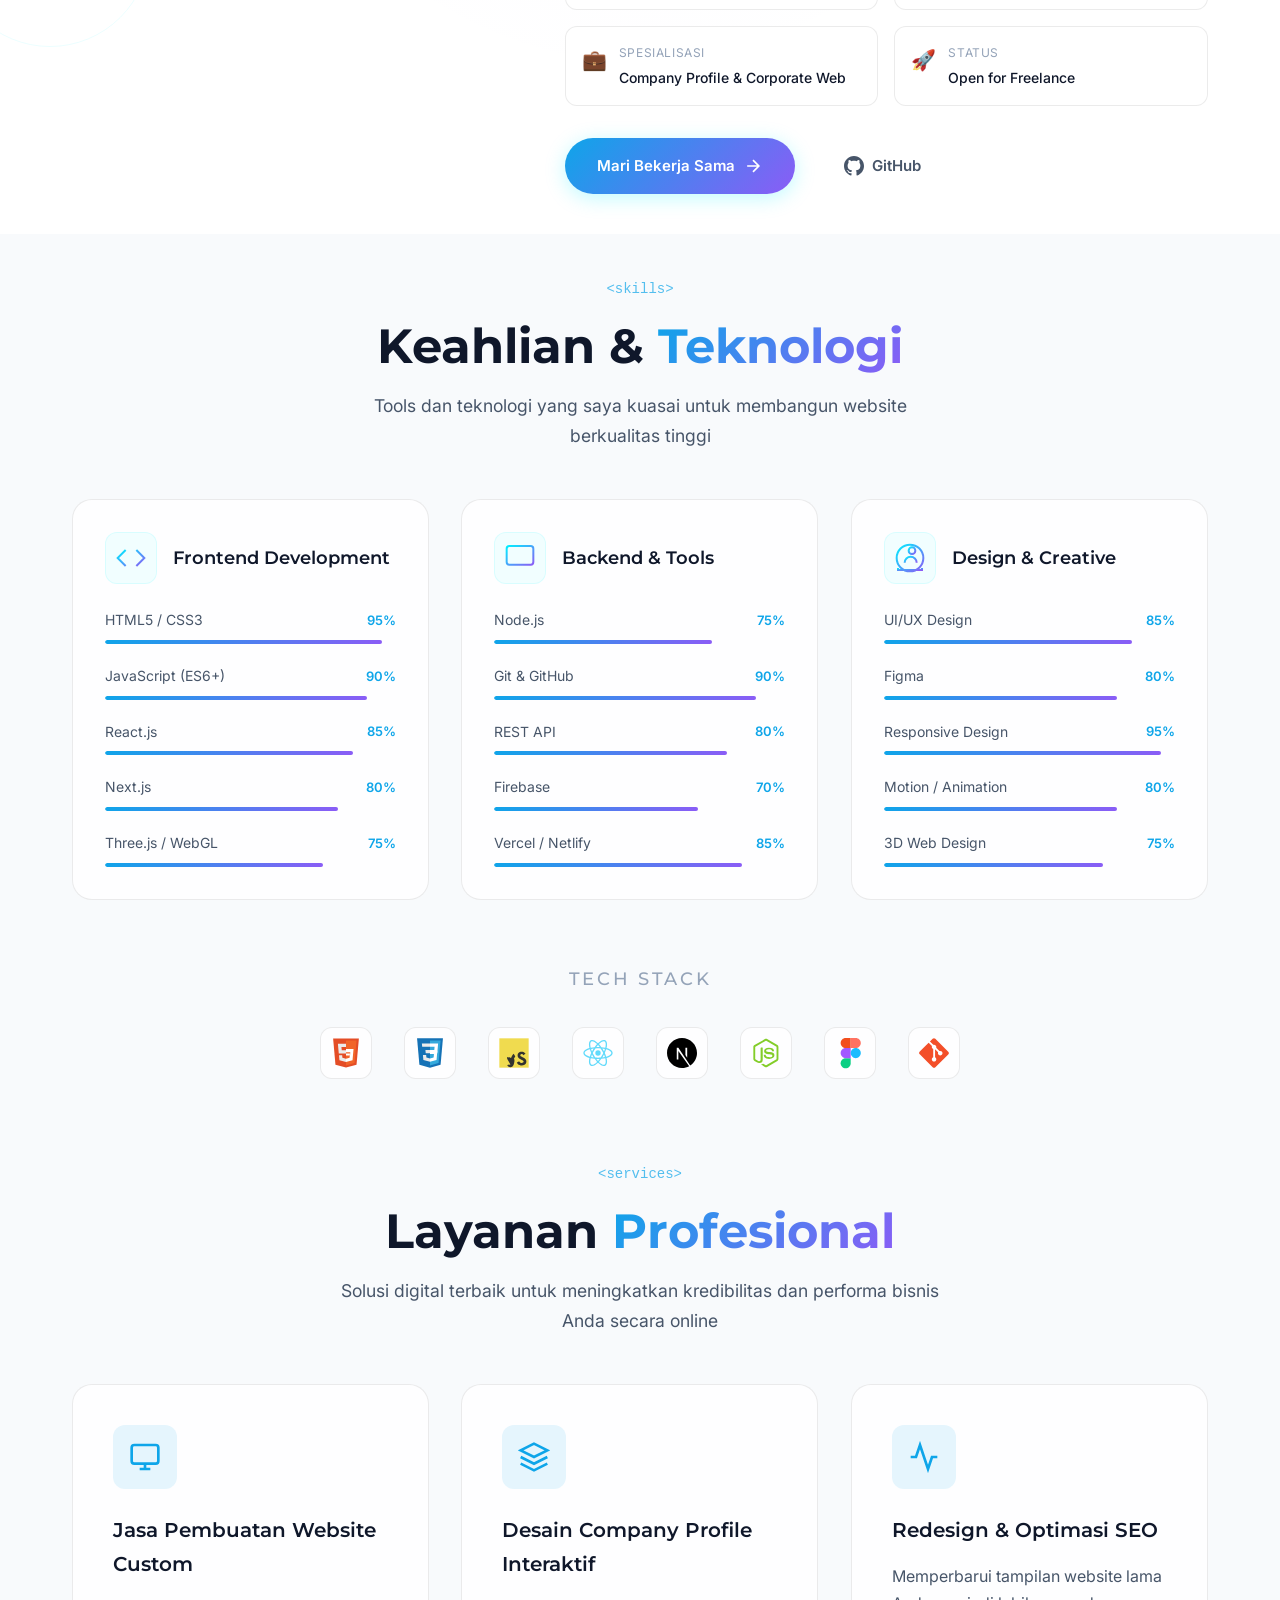
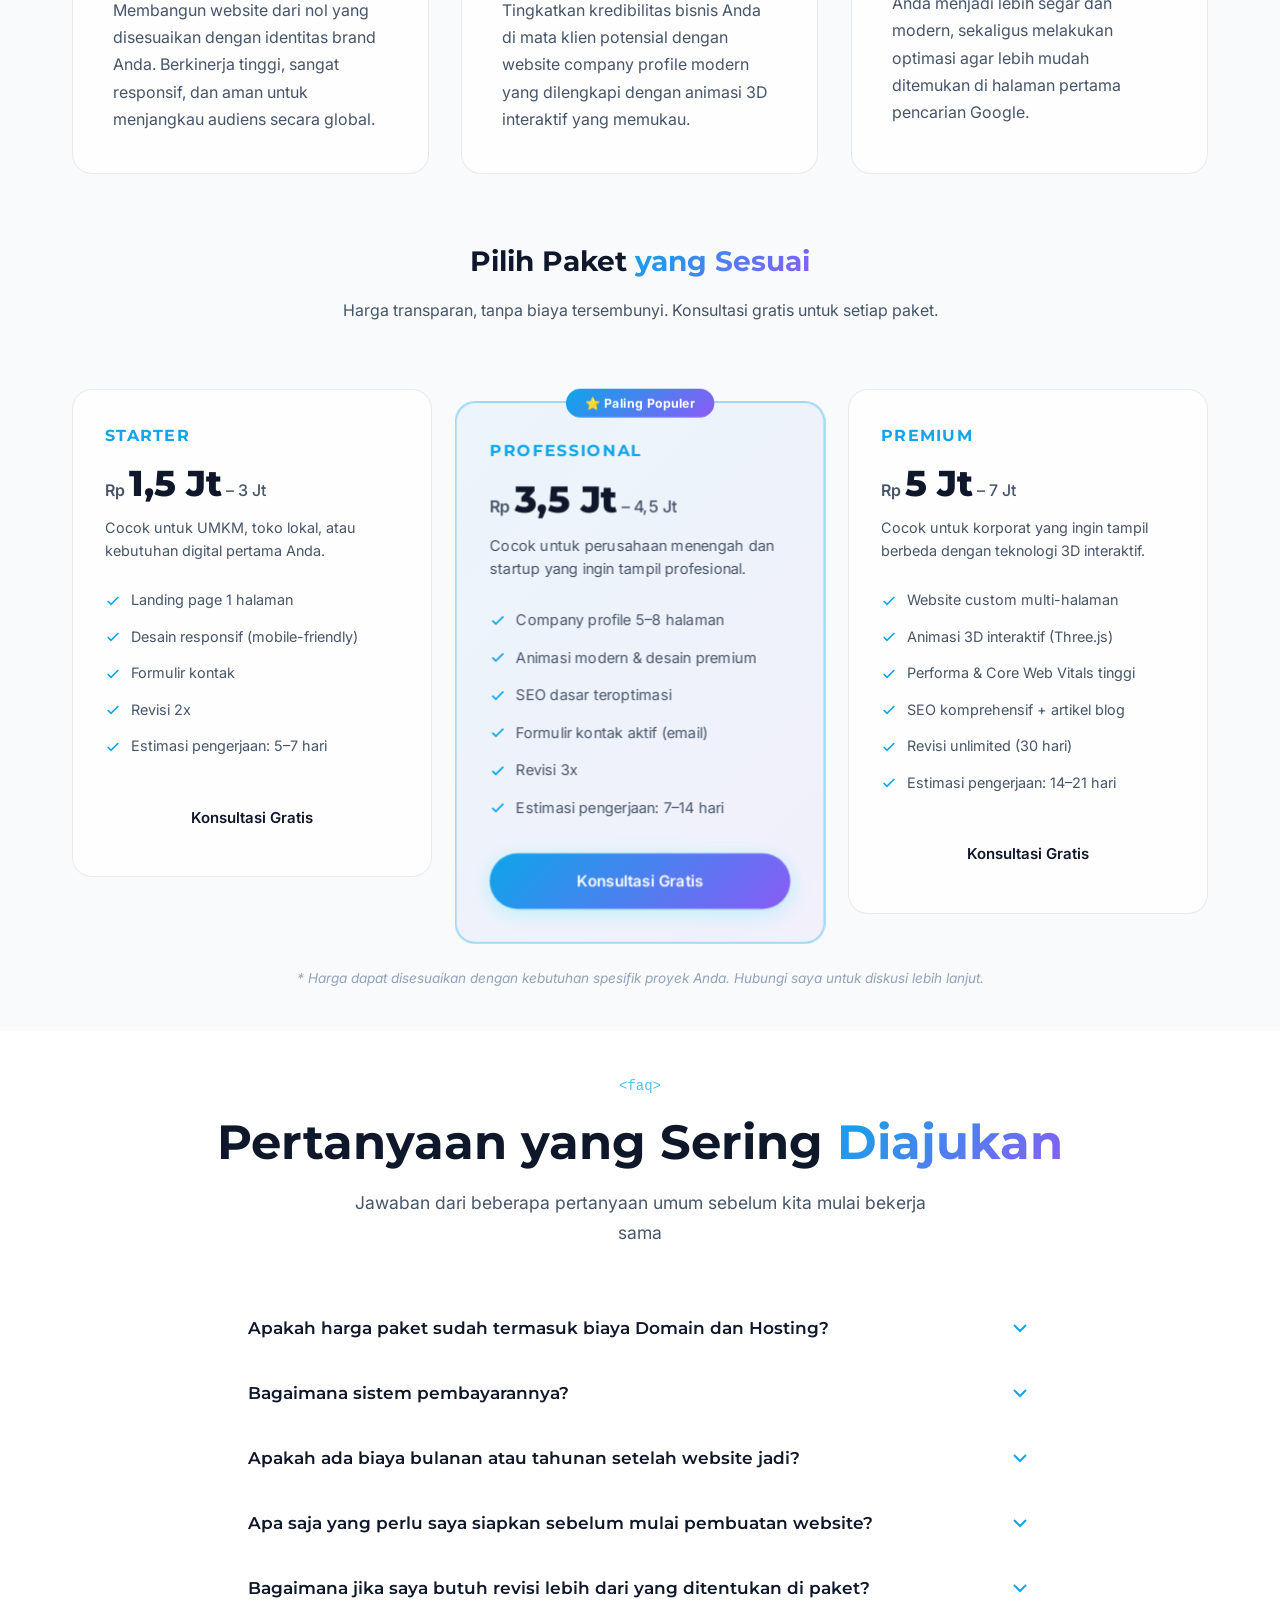
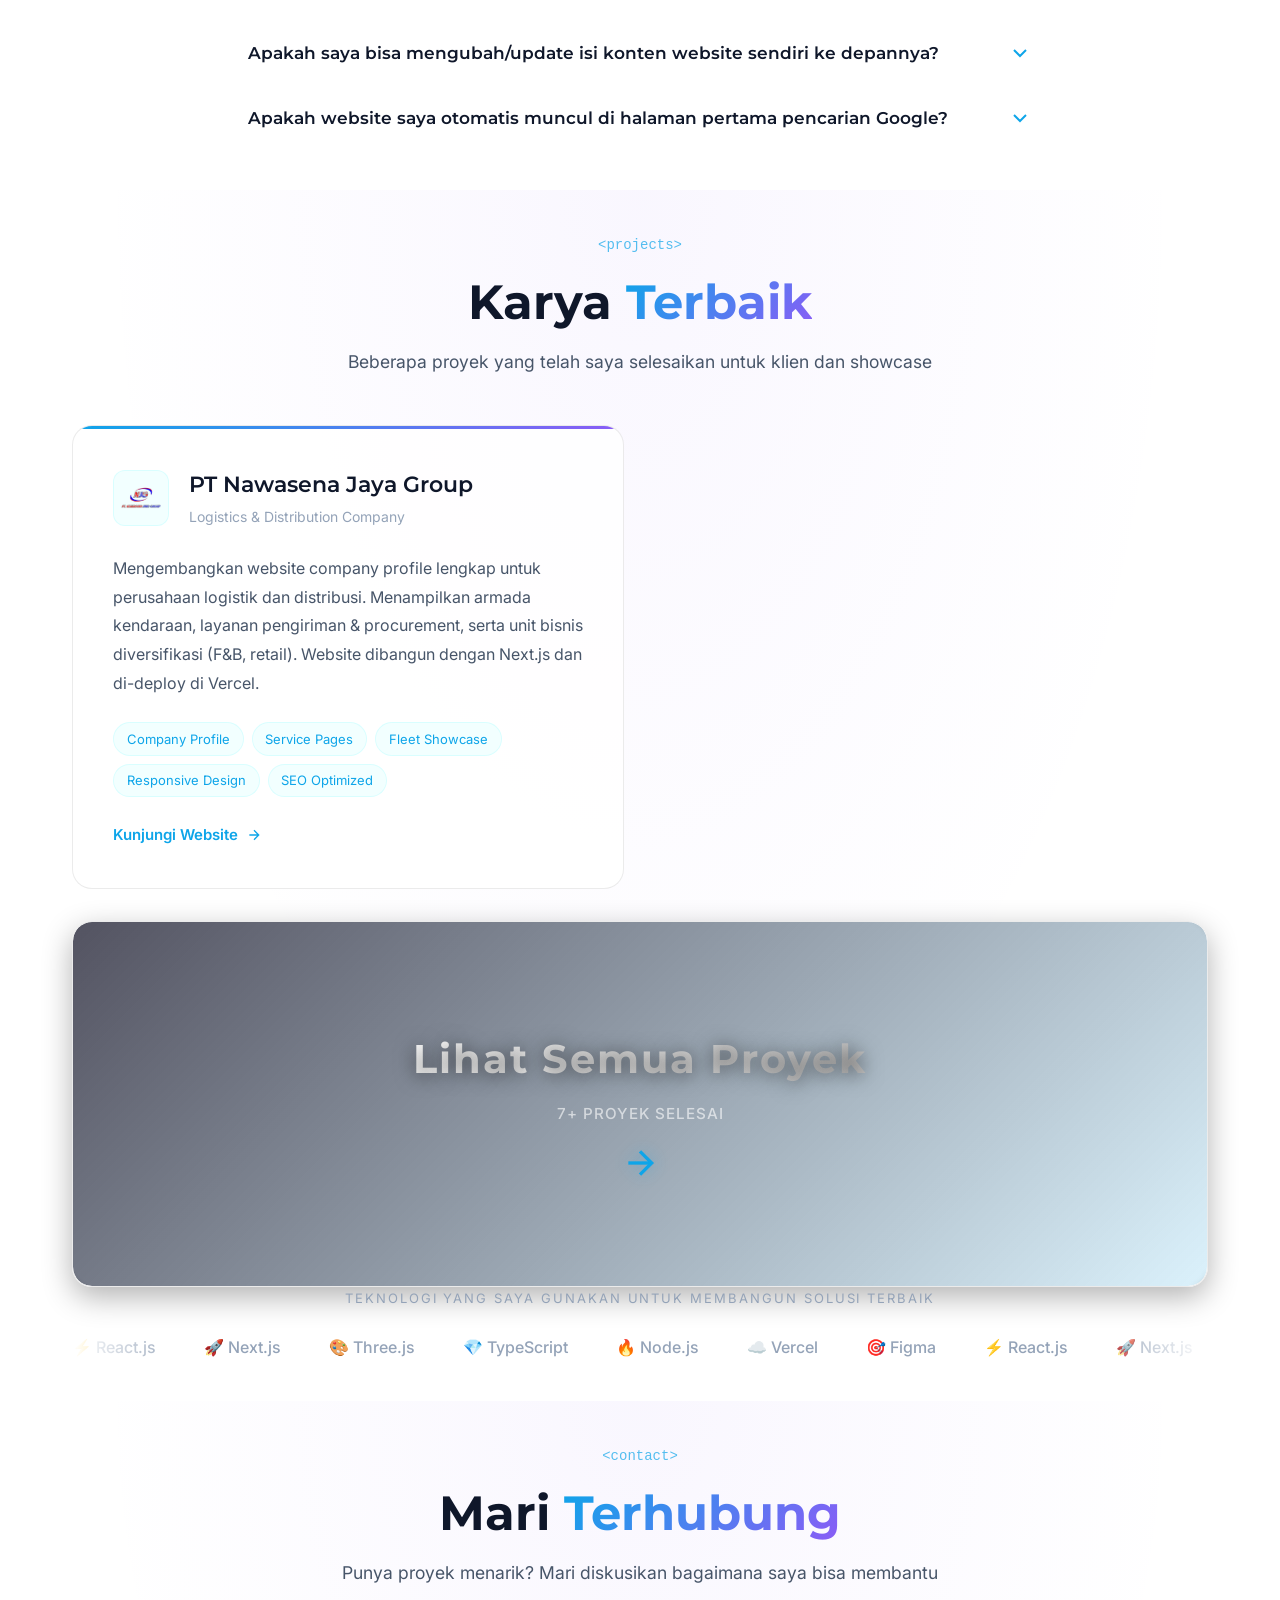
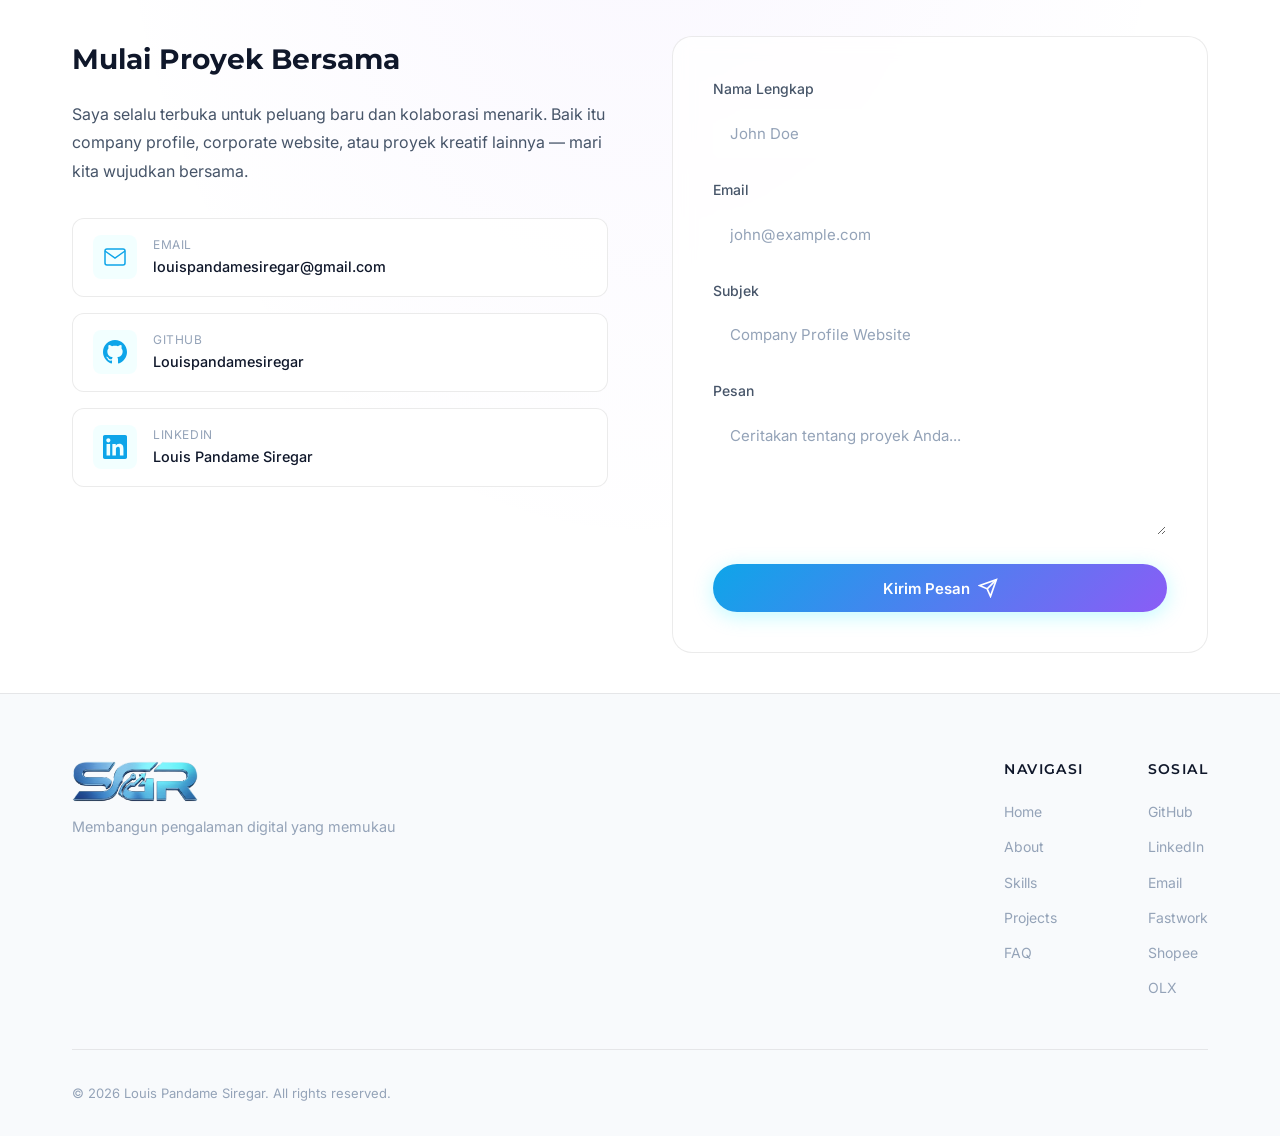
==== commit 7421e134: "Merge clients section into projects section" ====
--- a/index.html
+++ b/index.html
@@ -693,52 +693,8 @@
                 <p class="section-subtitle" data-i18n="projects-subtitle">Beberapa proyek yang telah saya selesaikan untuk klien dan showcase</p>
             </div>
 
-                        <div class="projects-grid">
-                <!-- Single View All Card -->
-                <div class="project-card view-all-card animate-on-scroll" data-tilt>
-                    <a href="portfolio.html" class="view-all-link">
-                        <!-- Bento Mosaic Grid — ganti src untuk update gambar -->
-                        <div class="mosaic-grid">
-                            <div class="mosaic-item mosaic-large" data-mosaic-slot="1">
-                                <img src="https://images.unsplash.com/photo-1501504905252-473c47e087f8?w=600&h=400&fit=crop&q=80&auto=format" alt="ArtRetro LMS" loading="lazy">
-                            </div>
-                            <div class="mosaic-item mosaic-tall" data-mosaic-slot="2">
-                                <img src="https://images.unsplash.com/photo-1586528116311-ad8dd3c8310d?w=400&h=500&fit=crop&q=80&auto=format" alt="Project 1" loading="lazy">
-                            </div>
-                            <div class="mosaic-item" data-mosaic-slot="3">
-                                <img src="https://images.unsplash.com/photo-1517248135467-4c7edcad34c4?w=400&h=300&fit=crop&q=80&auto=format" alt="Project 3" loading="lazy">
-                            </div>
-                            <div class="mosaic-item" data-mosaic-slot="4">
-                                <img src="https://images.unsplash.com/photo-1504307651254-35680f356dfd?w=400&h=300&fit=crop&q=80&auto=format" alt="Project 4" loading="lazy">
-                            </div>
-                            <div class="mosaic-item mosaic-wide" data-mosaic-slot="5">
-                                <img src="https://images.unsplash.com/photo-1633356122102-3fe601e05bd2?w=600&h=300&fit=crop&q=80&auto=format" alt="Project 5" loading="lazy">
-                            </div>
-                        </div>
-                        <div class="view-all-overlay">
-                            <h3 data-i18n="projects-view-all">Lihat Semua Proyek</h3>
-                            <span class="view-all-count" data-i18n="projects-count">7+ proyek selesai</span>
-                            <svg width="40" height="40" viewBox="0 0 24 24" fill="none" stroke="currentColor" stroke-width="2">
-                                <line x1="5" y1="12" x2="19" y2="12"></line>
-                                <polyline points="12 5 19 12 12 19"></polyline>
-                            </svg>
-                        </div>
-                    </a>
-                </div>
-            </div>
-        </div>
-    </section>
-
-    <!-- Clients Section -->
-    <section class="section clients" id="clients">
-        <div class="container">
-            <div class="section-header animate-on-scroll">
-                <span class="section-tag">&lt;clients&gt;</span>
-                <h2 class="section-title" data-i18n="clients-title">Klien yang <span class="gradient-text">Mempercayai</span></h2>
-                <p class="section-subtitle" data-i18n="clients-subtitle">Perusahaan yang telah bekerja sama dengan saya</p>
-            </div>
-
-            <div class="clients-showcase">
+            <div class="projects-grid">
+                <!-- Featured Client Project -->
                 <div class="client-card featured animate-on-scroll" data-tilt>
                     <div class="client-header">
                         <div class="client-logo-wrap">
@@ -767,6 +723,38 @@
                         <svg width="16" height="16" viewBox="0 0 24 24" fill="none" stroke="currentColor" stroke-width="2">
                             <path d="M5 12h14M12 5l7 7-7 7"/>
                         </svg>
+                    </a>
+                </div>
+
+                <!-- Single View All Card -->
+                <div class="project-card view-all-card animate-on-scroll" data-tilt>
+                    <a href="portfolio.html" class="view-all-link">
+                        <!-- Bento Mosaic Grid — ganti src untuk update gambar -->
+                        <div class="mosaic-grid">
+                            <div class="mosaic-item mosaic-large" data-mosaic-slot="1">
+                                <img src="https://images.unsplash.com/photo-1501504905252-473c47e087f8?w=600&h=400&fit=crop&q=80&auto=format" alt="ArtRetro LMS" loading="lazy">
+                            </div>
+                            <div class="mosaic-item mosaic-tall" data-mosaic-slot="2">
+                                <img src="https://images.unsplash.com/photo-1586528116311-ad8dd3c8310d?w=400&h=500&fit=crop&q=80&auto=format" alt="Project 1" loading="lazy">
+                            </div>
+                            <div class="mosaic-item" data-mosaic-slot="3">
+                                <img src="https://images.unsplash.com/photo-1517248135467-4c7edcad34c4?w=400&h=300&fit=crop&q=80&auto=format" alt="Project 3" loading="lazy">
+                            </div>
+                            <div class="mosaic-item" data-mosaic-slot="4">
+                                <img src="https://images.unsplash.com/photo-1504307651254-35680f356dfd?w=400&h=300&fit=crop&q=80&auto=format" alt="Project 4" loading="lazy">
+                            </div>
+                            <div class="mosaic-item mosaic-wide" data-mosaic-slot="5">
+                                <img src="https://images.unsplash.com/photo-1633356122102-3fe601e05bd2?w=600&h=300&fit=crop&q=80&auto=format" alt="Project 5" loading="lazy">
+                            </div>
+                        </div>
+                        <div class="view-all-overlay">
+                            <h3 data-i18n="projects-view-all">Lihat Semua Proyek</h3>
+                            <span class="view-all-count" data-i18n="projects-count">7+ proyek selesai</span>
+                            <svg width="40" height="40" viewBox="0 0 24 24" fill="none" stroke="currentColor" stroke-width="2">
+                                <line x1="5" y1="12" x2="19" y2="12"></line>
+                                <polyline points="12 5 19 12 12 19"></polyline>
+                            </svg>
+                        </div>
                     </a>
                 </div>
             </div>
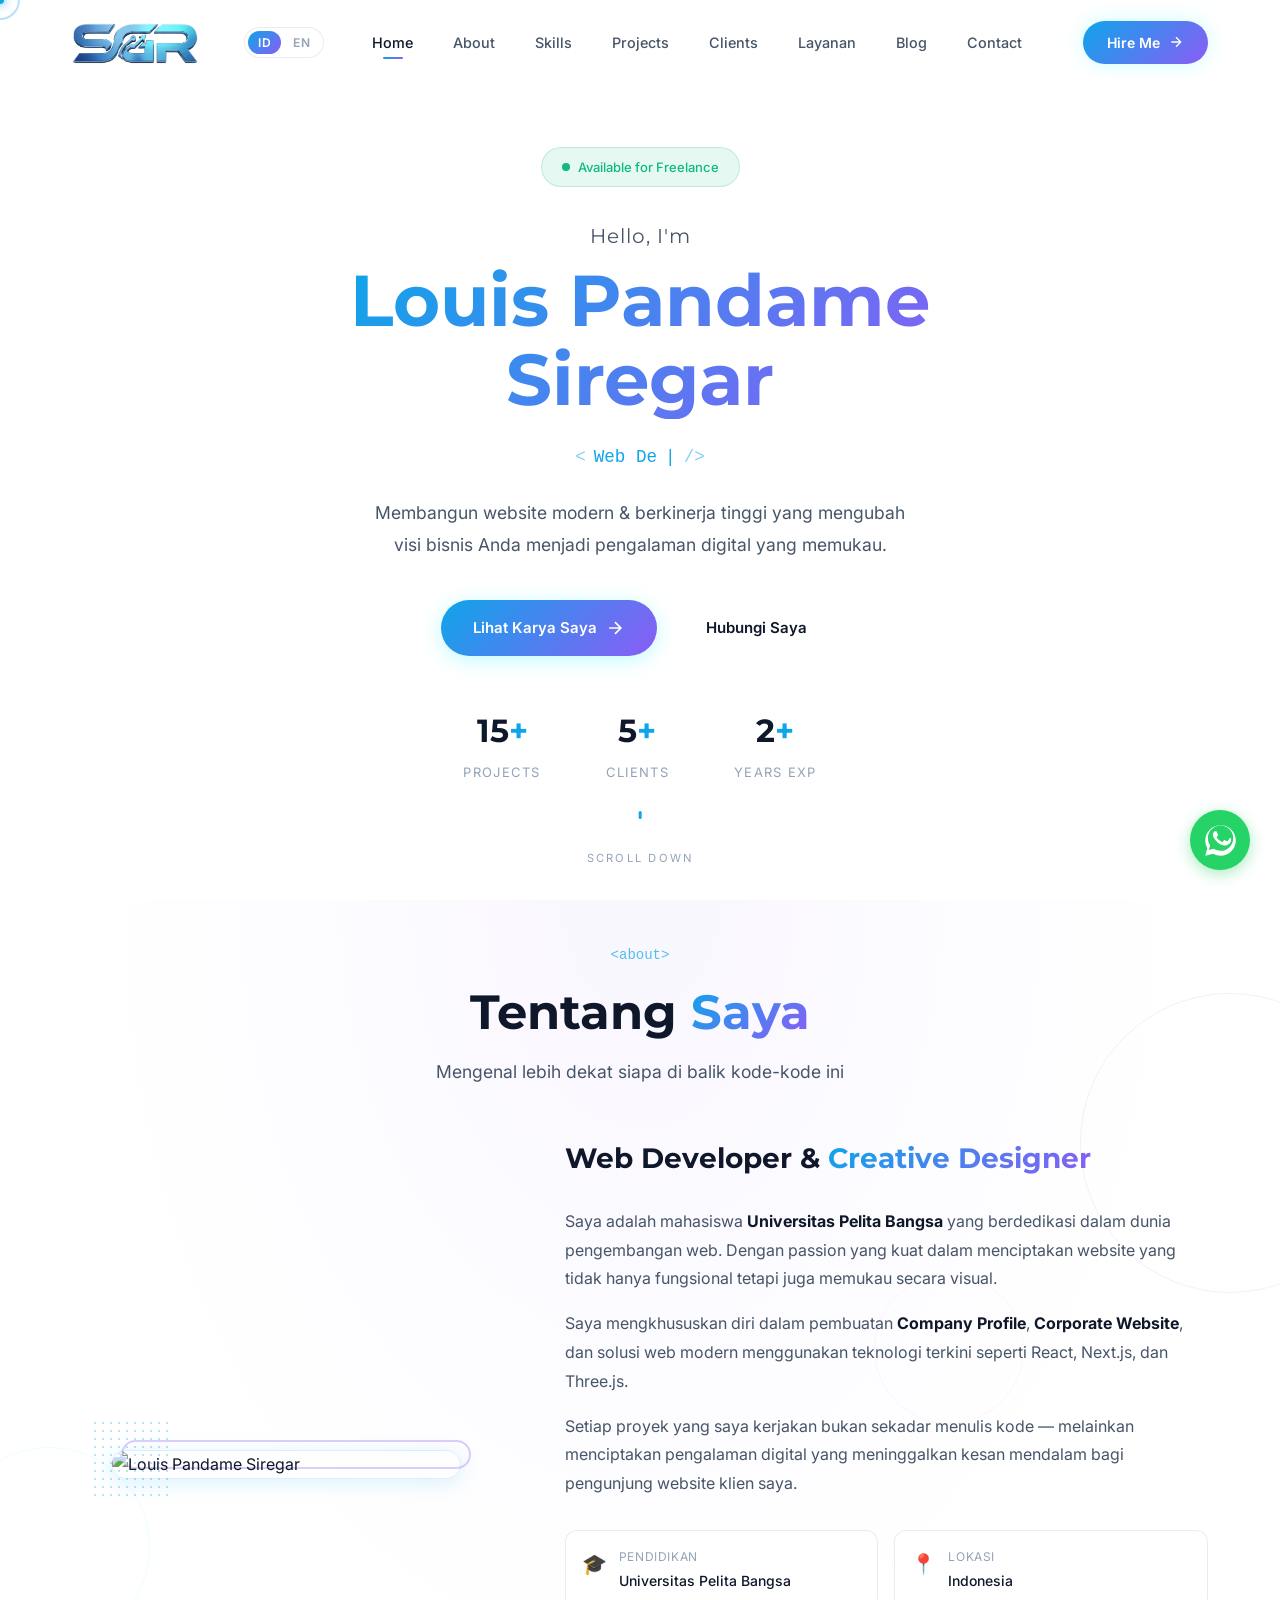
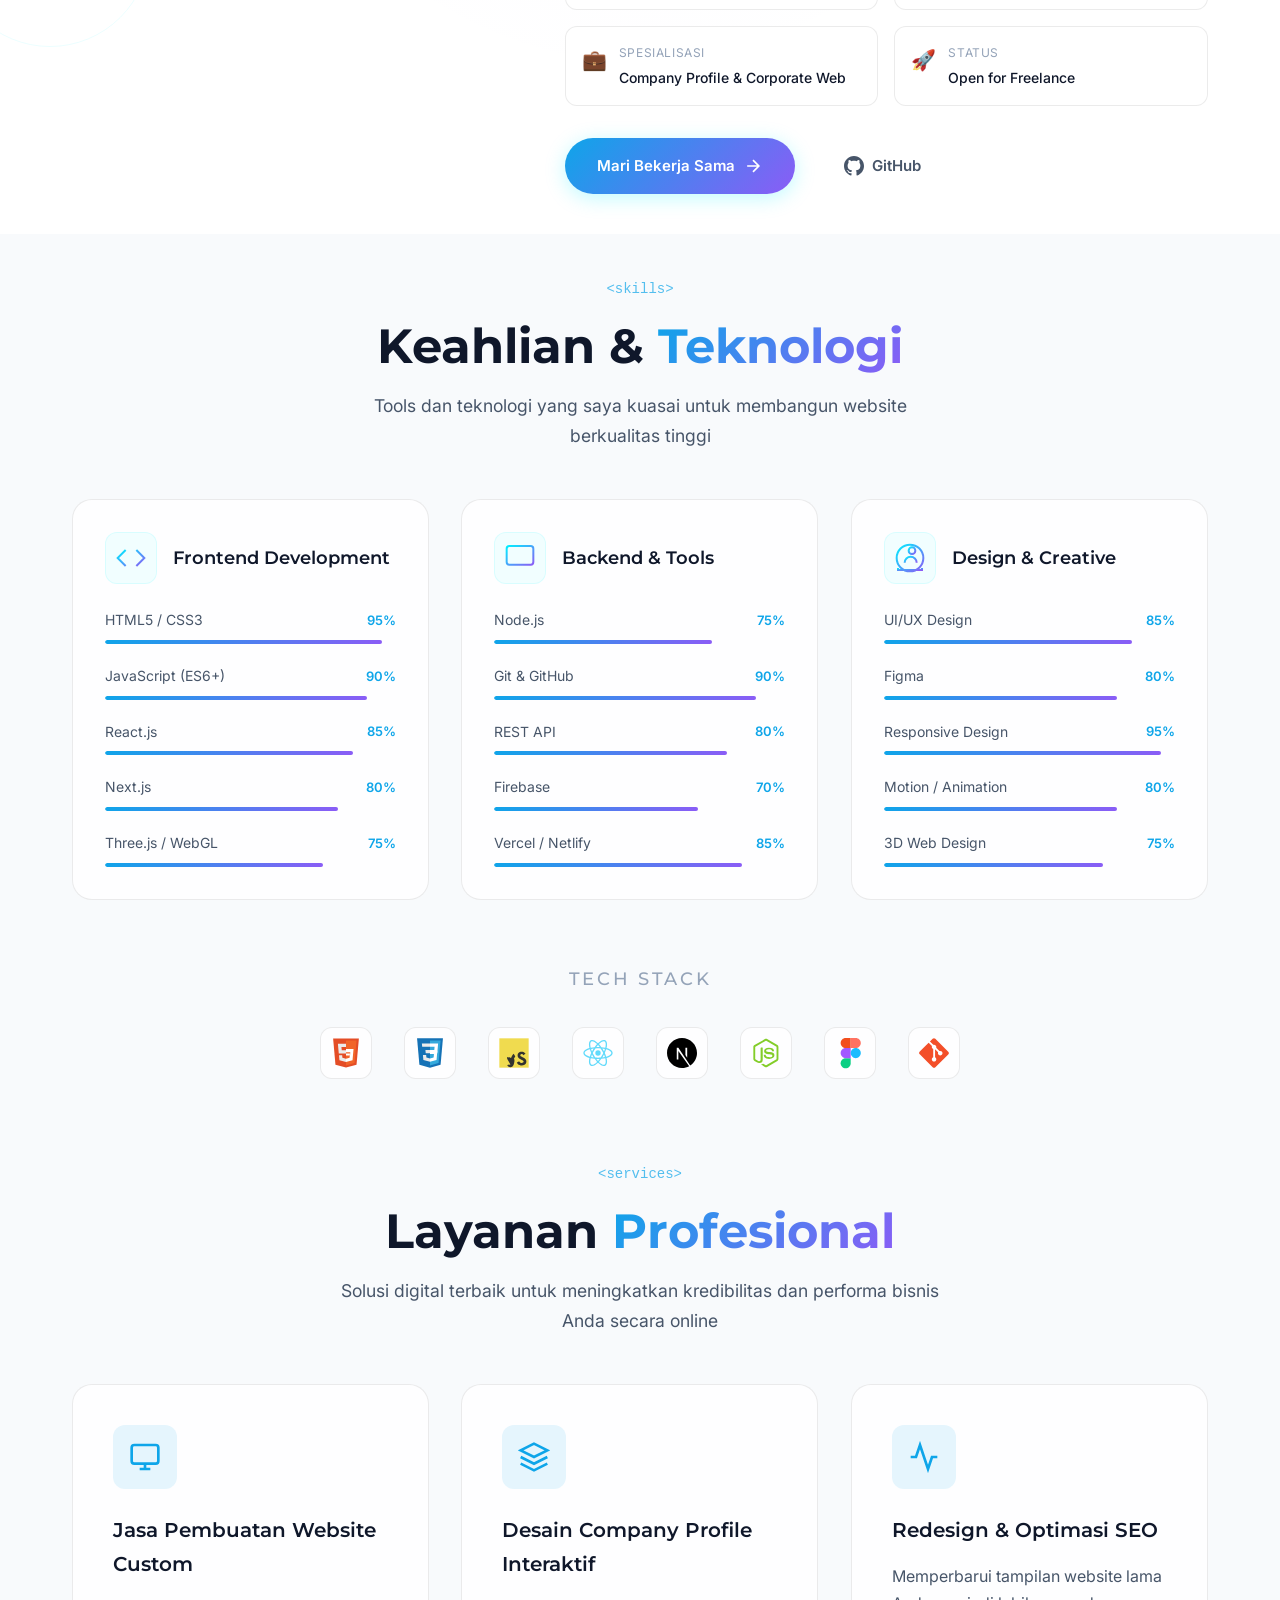
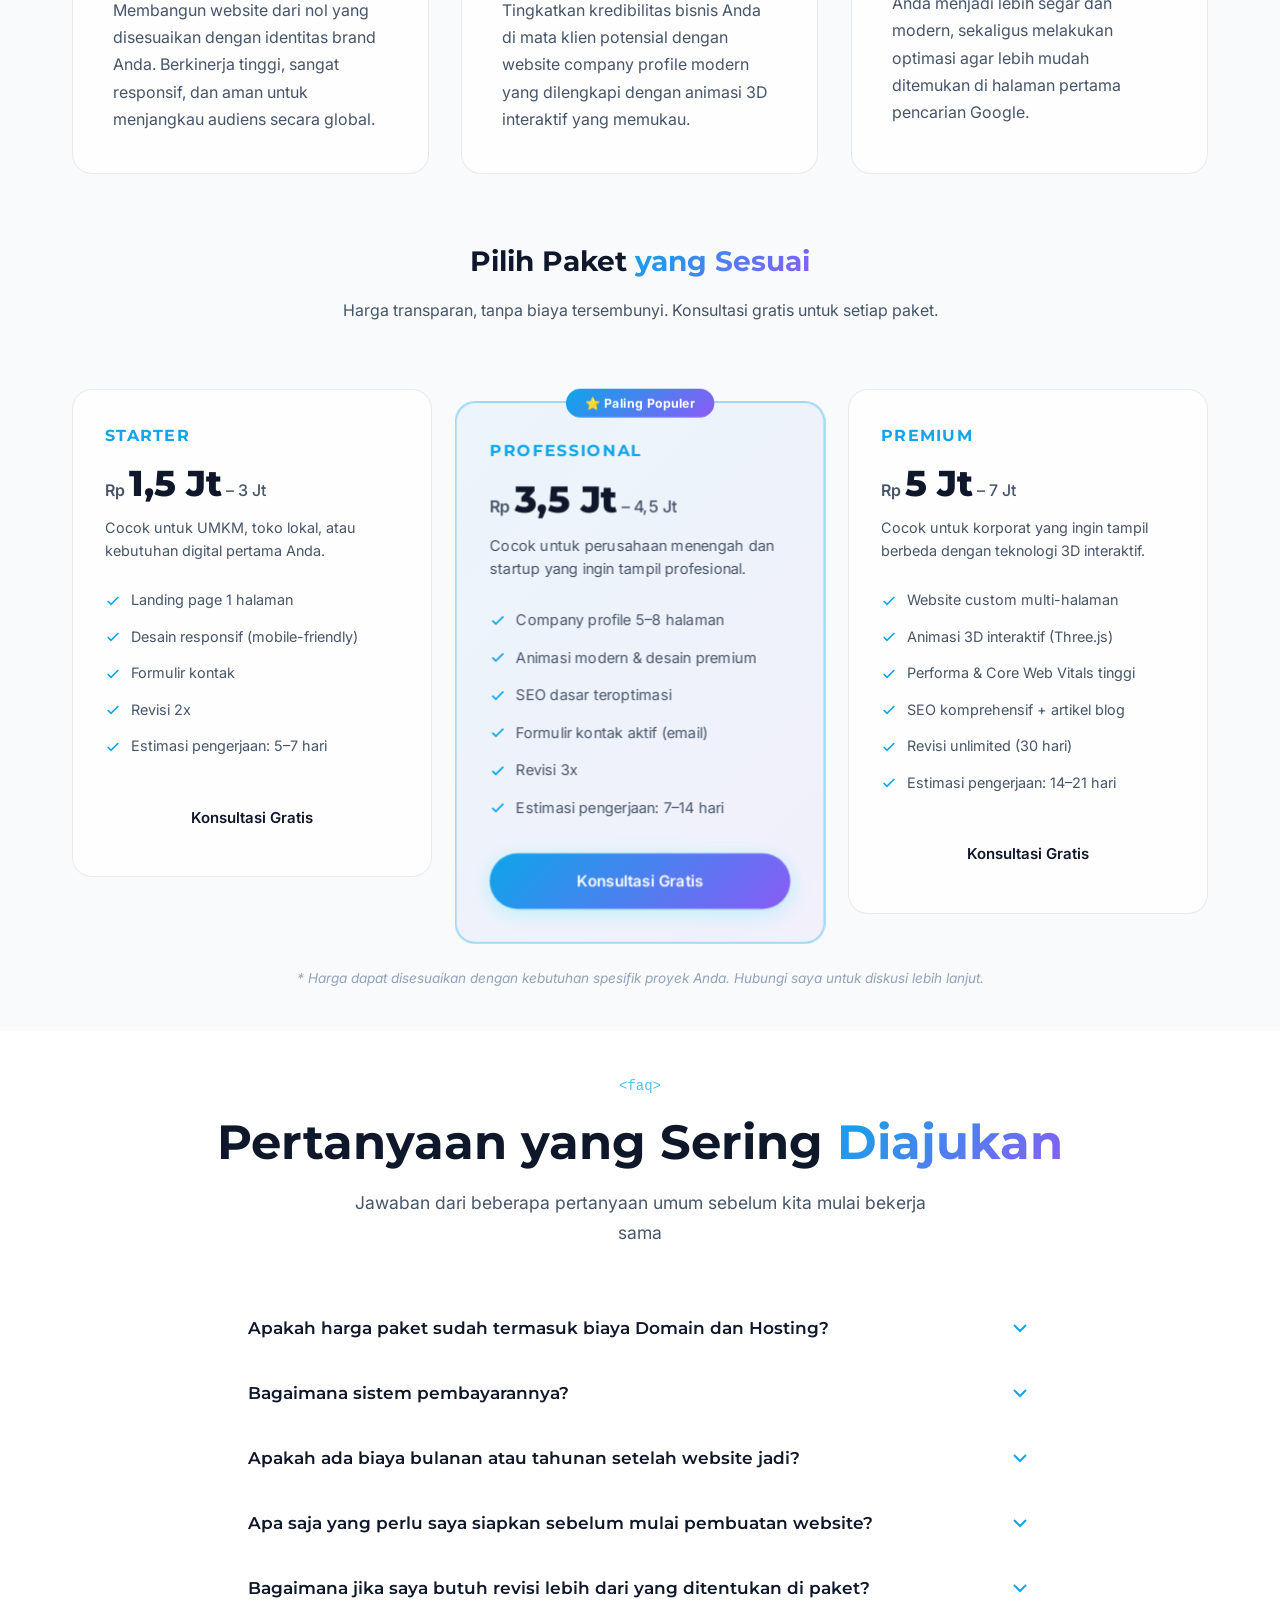
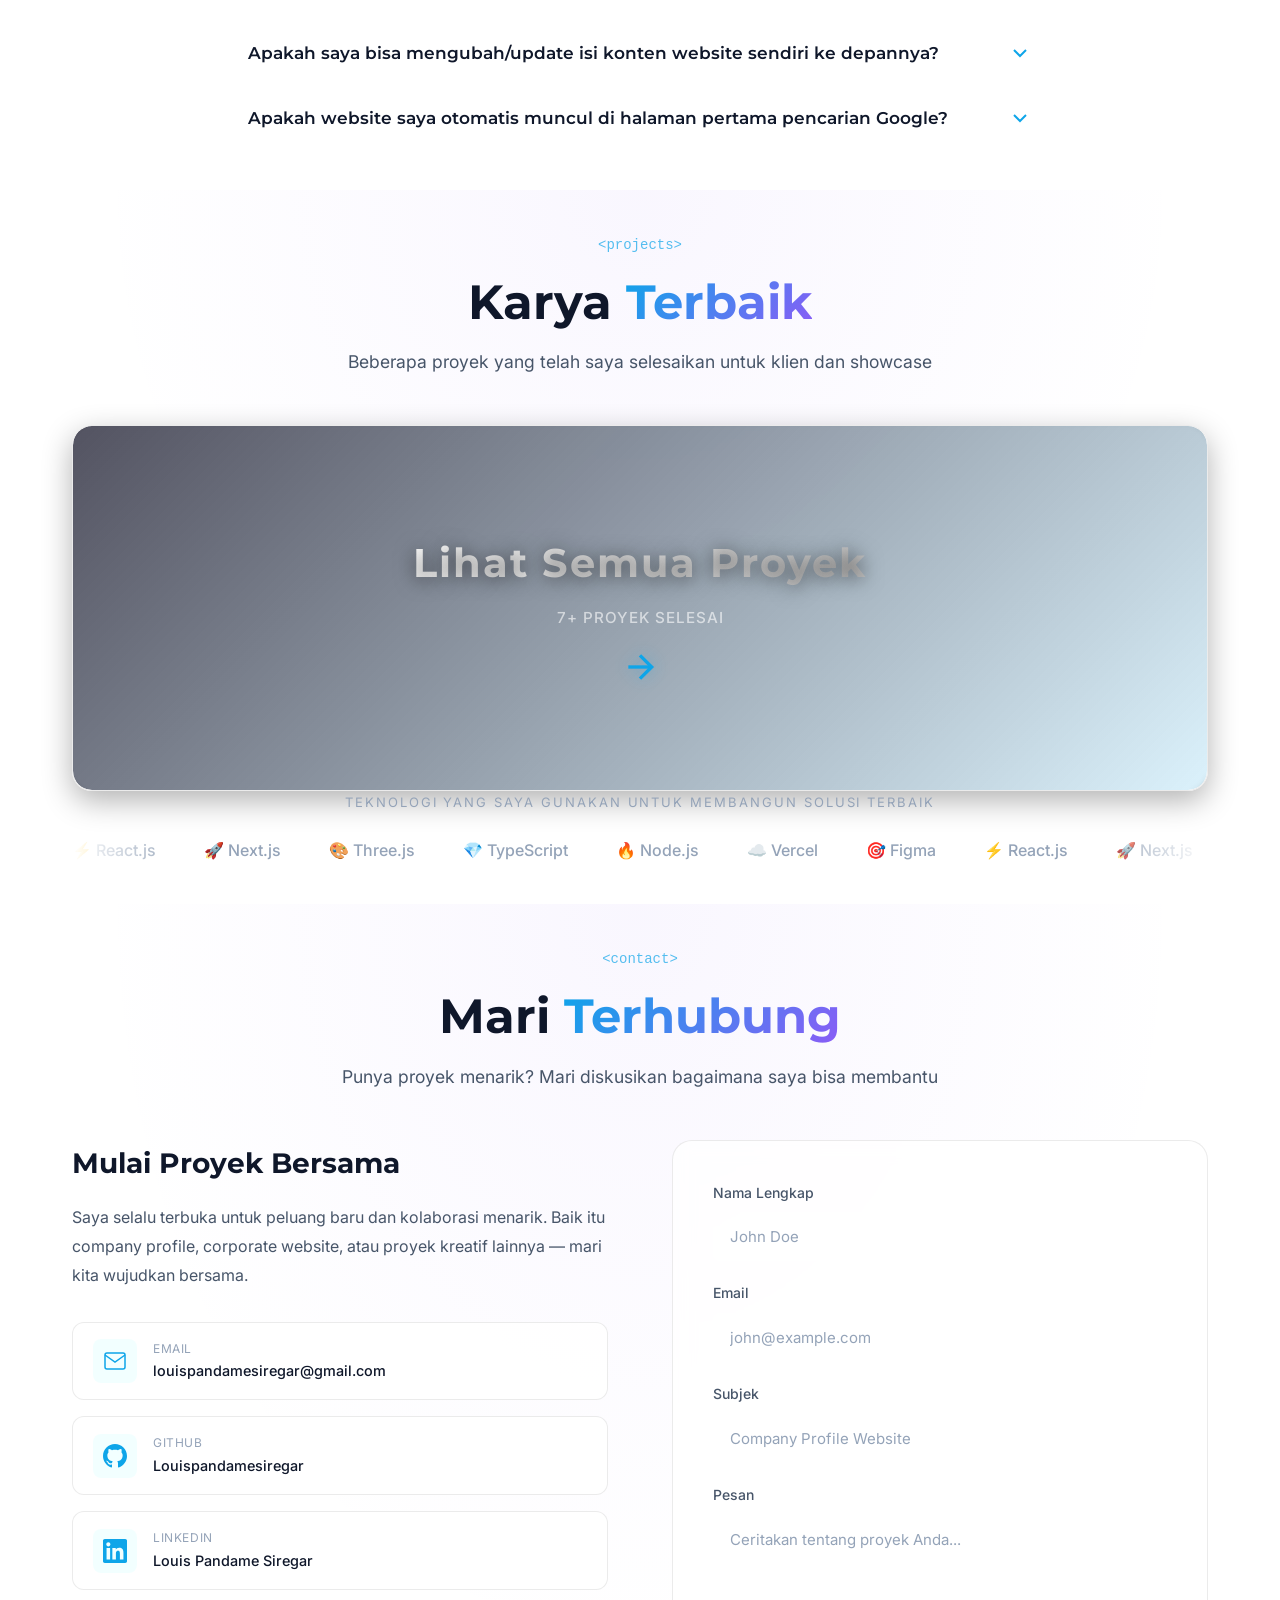
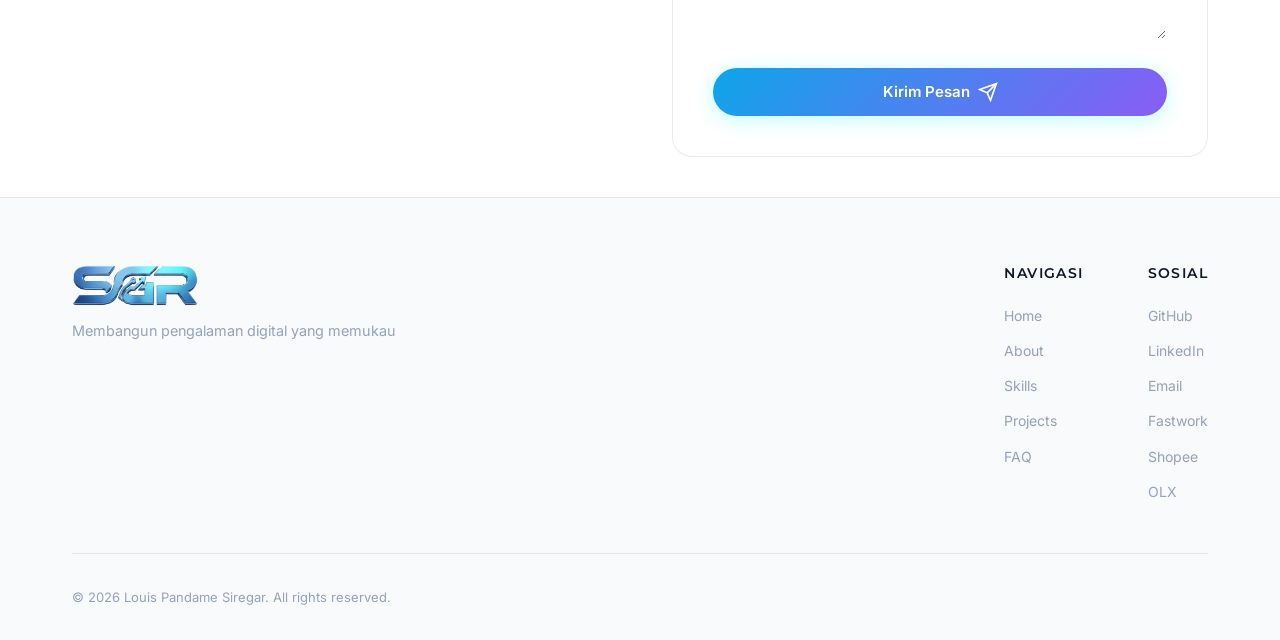
==== commit cf837a47: "Remove featured client project card from homepage" ====
--- a/index.html
+++ b/index.html
@@ -694,38 +694,6 @@
             </div>
 
             <div class="projects-grid">
-                <!-- Featured Client Project -->
-                <div class="client-card featured animate-on-scroll" data-tilt>
-                    <div class="client-header">
-                        <div class="client-logo-wrap">
-                            <img src="img/Logo_NJG.webp" alt="NJG Logo" class="client-logo" onerror="this.style.display='none'; this.nextElementSibling.style.display='flex';">
-                            <div class="client-logo-fallback" style="display:none;">NJG</div>
-                        </div>
-                        <div class="client-info">
-                            <h3 class="client-name">PT Nawasena Jaya Group</h3>
-                            <span class="client-type">Logistics & Distribution Company</span>
-                        </div>
-                    </div>
-                    <p class="client-description" data-i18n="client-1-desc">
-                        Mengembangkan website company profile lengkap untuk perusahaan logistik dan distribusi.
-                        Menampilkan armada kendaraan, layanan pengiriman & procurement, serta unit bisnis diversifikasi 
-                        (F&B, retail). Website dibangun dengan Next.js dan di-deploy di Vercel.
-                    </p>
-                    <div class="client-deliverables">
-                        <span class="deliverable">Company Profile</span>
-                        <span class="deliverable">Service Pages</span>
-                        <span class="deliverable">Fleet Showcase</span>
-                        <span class="deliverable">Responsive Design</span>
-                        <span class="deliverable">SEO Optimized</span>
-                    </div>
-                    <a href="https://nawasenajayagroup.com/" target="_blank" rel="noopener noreferrer" class="client-link">
-                        <span data-i18n="client-visit">Kunjungi Website</span>
-                        <svg width="16" height="16" viewBox="0 0 24 24" fill="none" stroke="currentColor" stroke-width="2">
-                            <path d="M5 12h14M12 5l7 7-7 7"/>
-                        </svg>
-                    </a>
-                </div>
-
                 <!-- Single View All Card -->
                 <div class="project-card view-all-card animate-on-scroll" data-tilt>
                     <a href="portfolio.html" class="view-all-link">
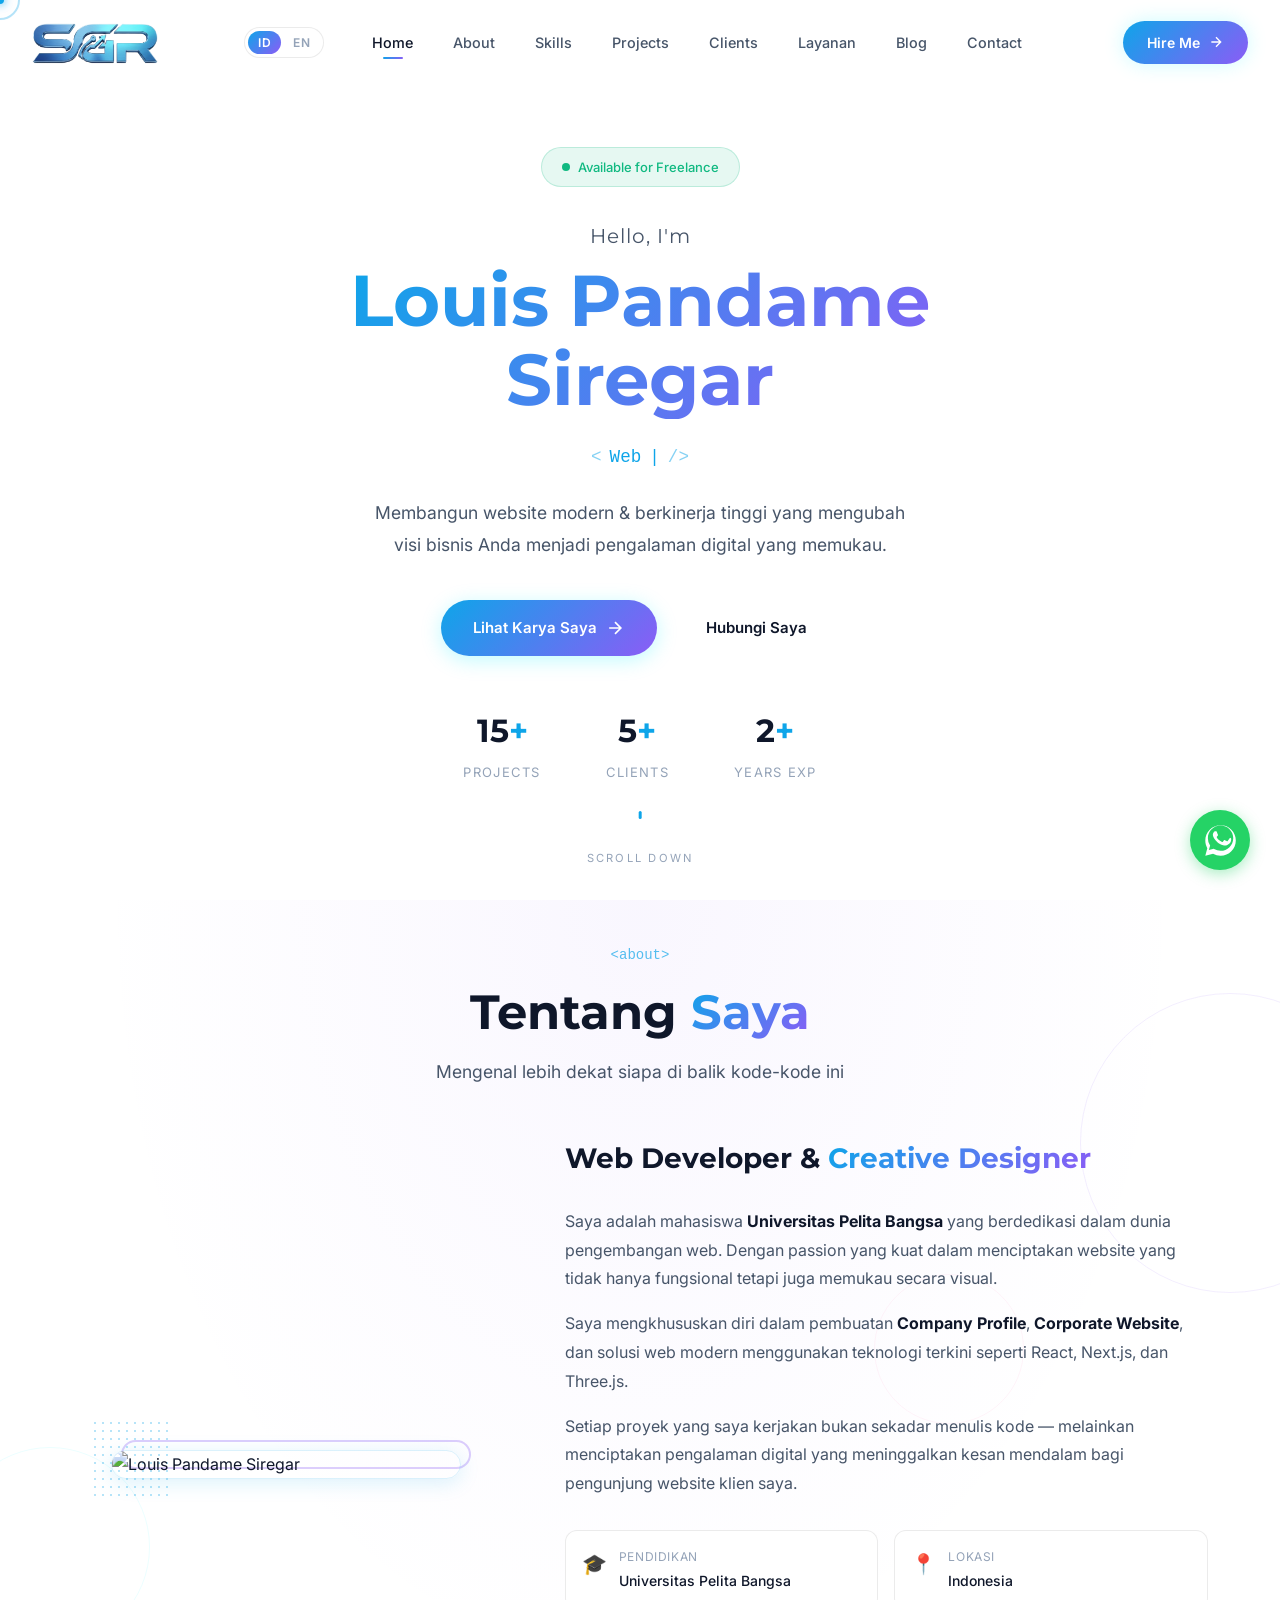
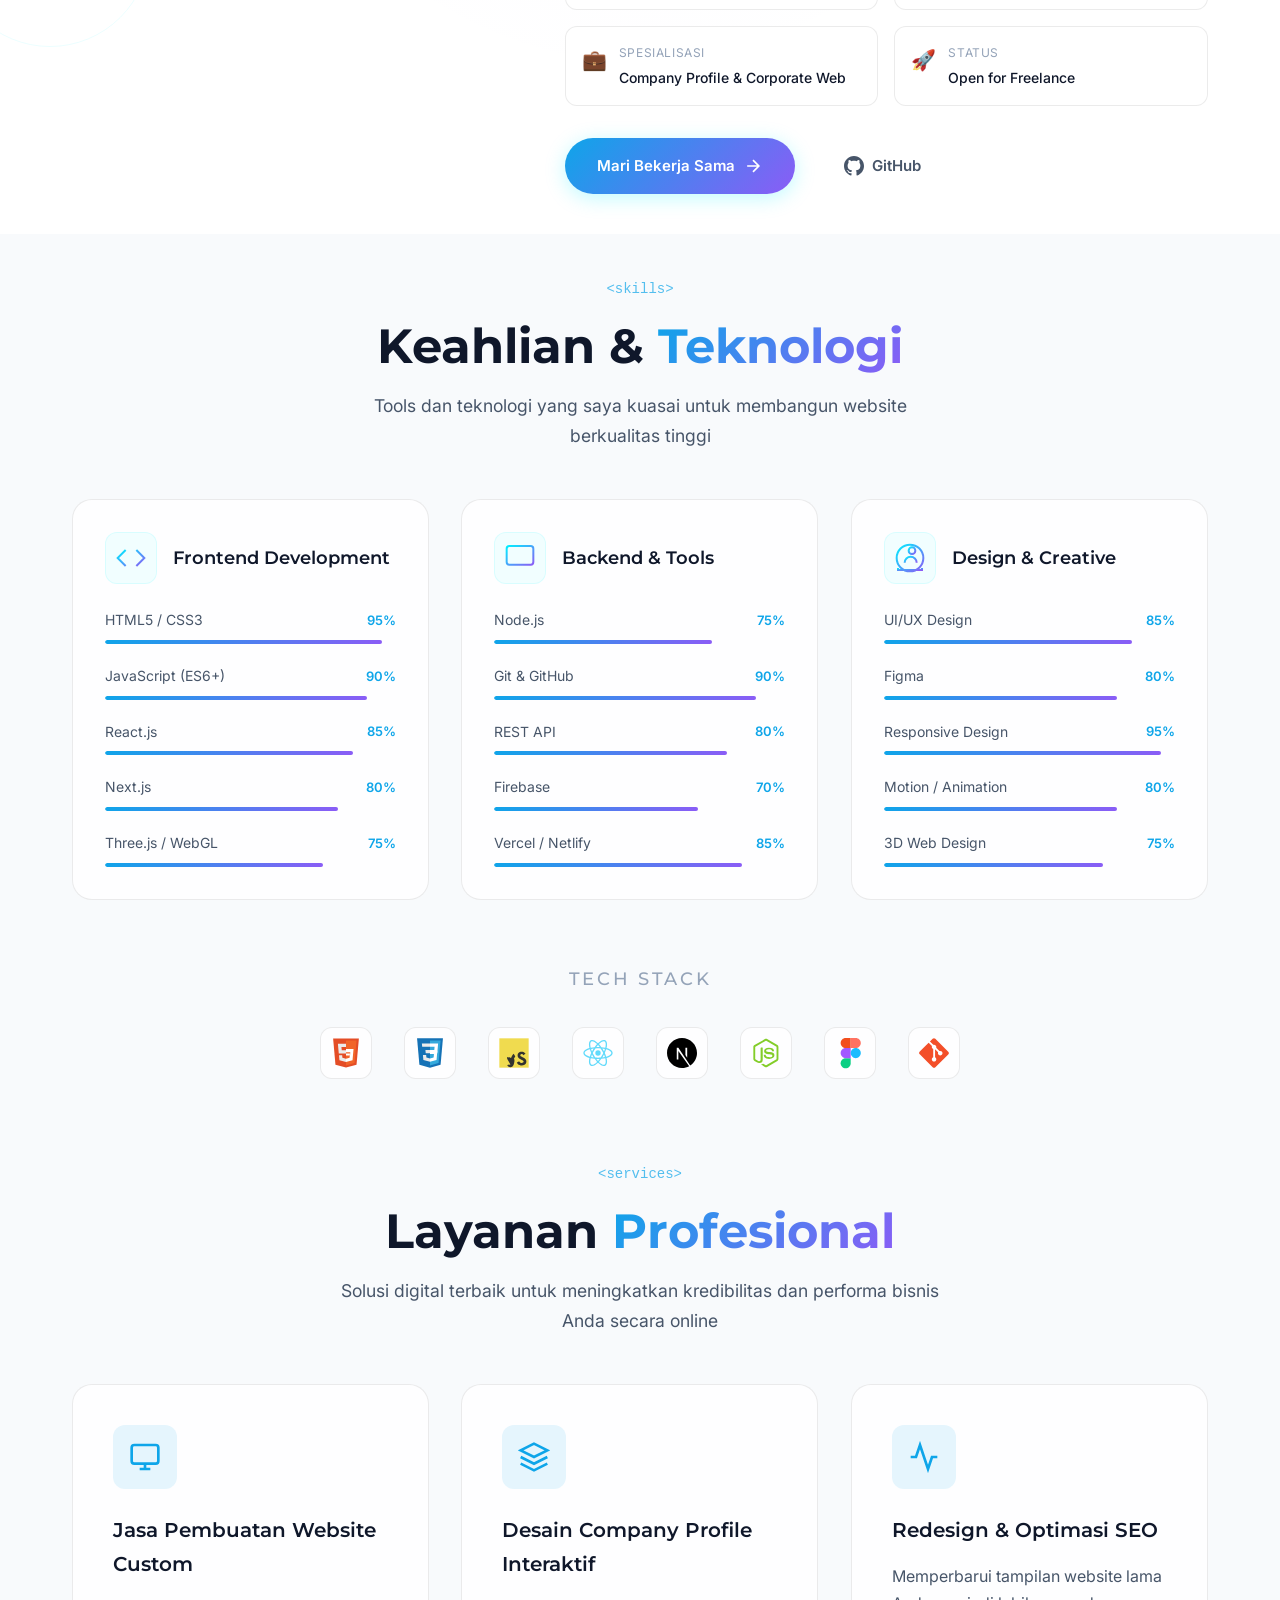
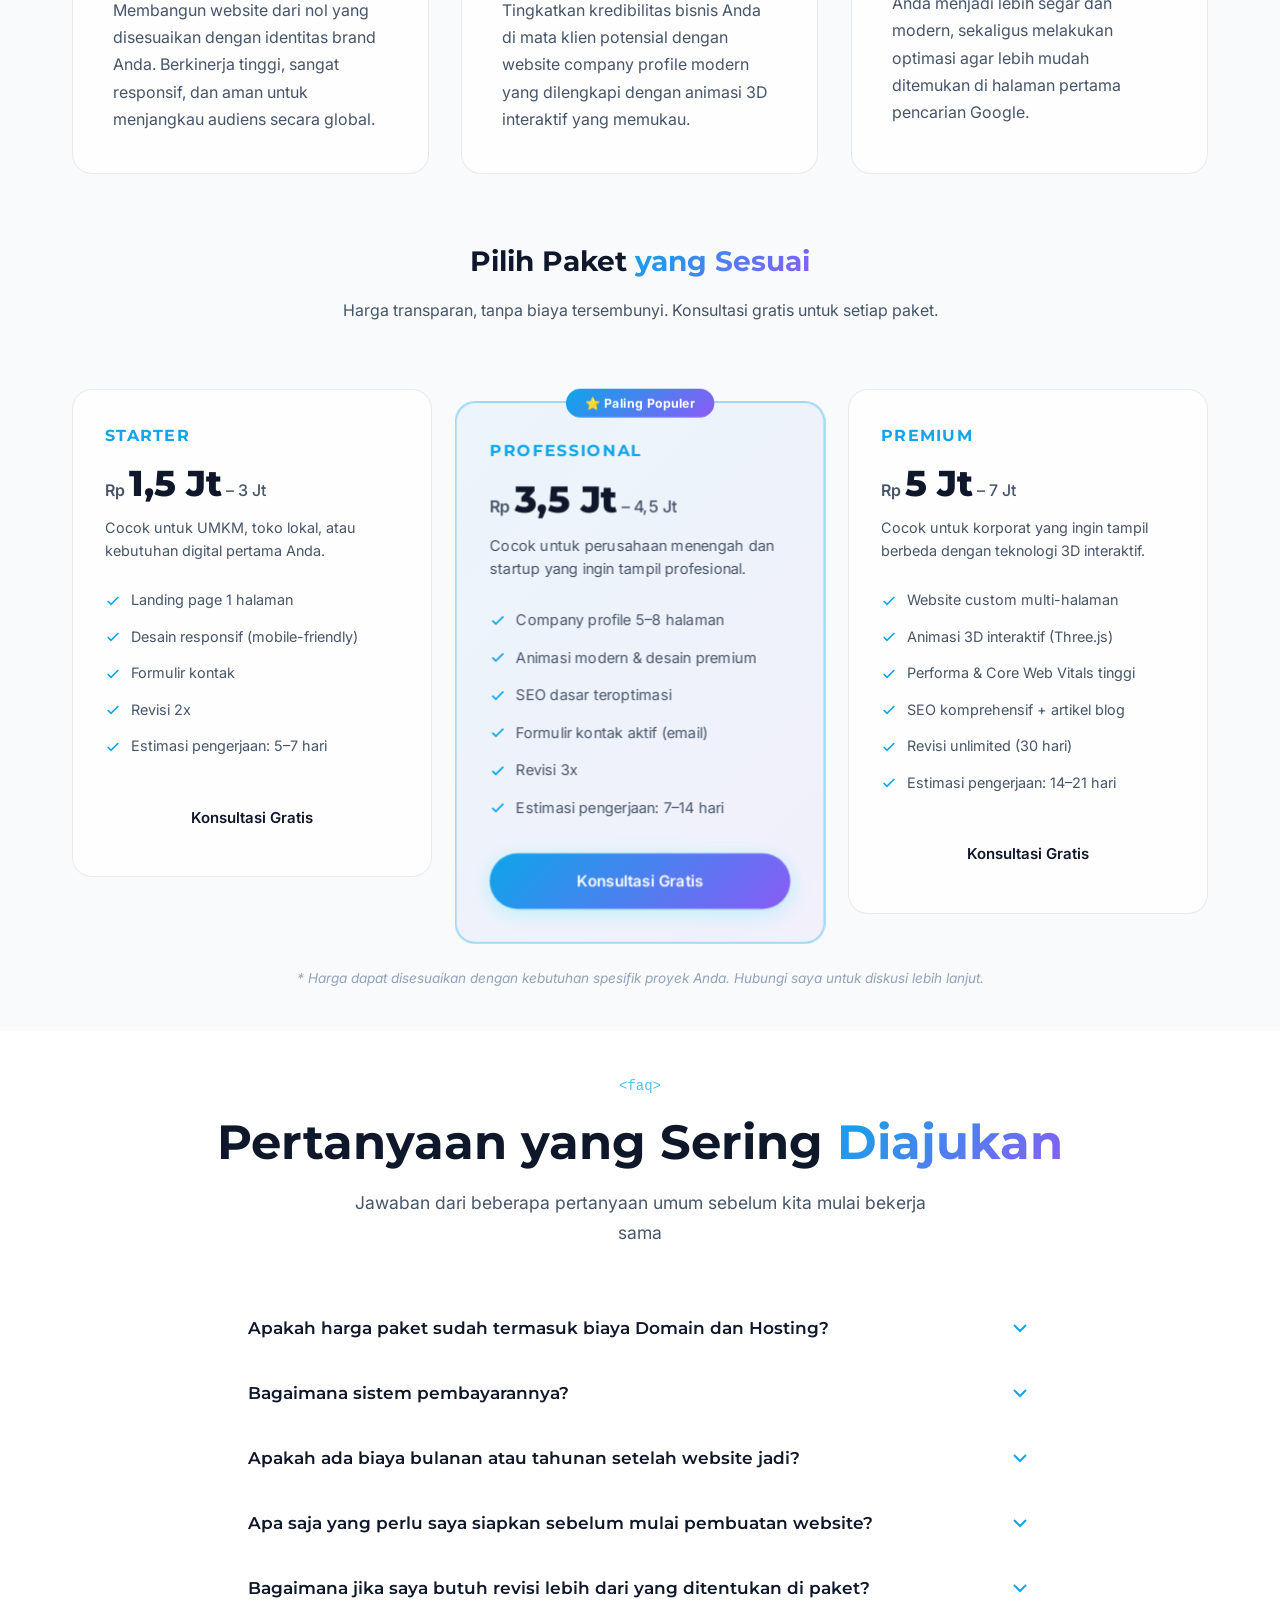
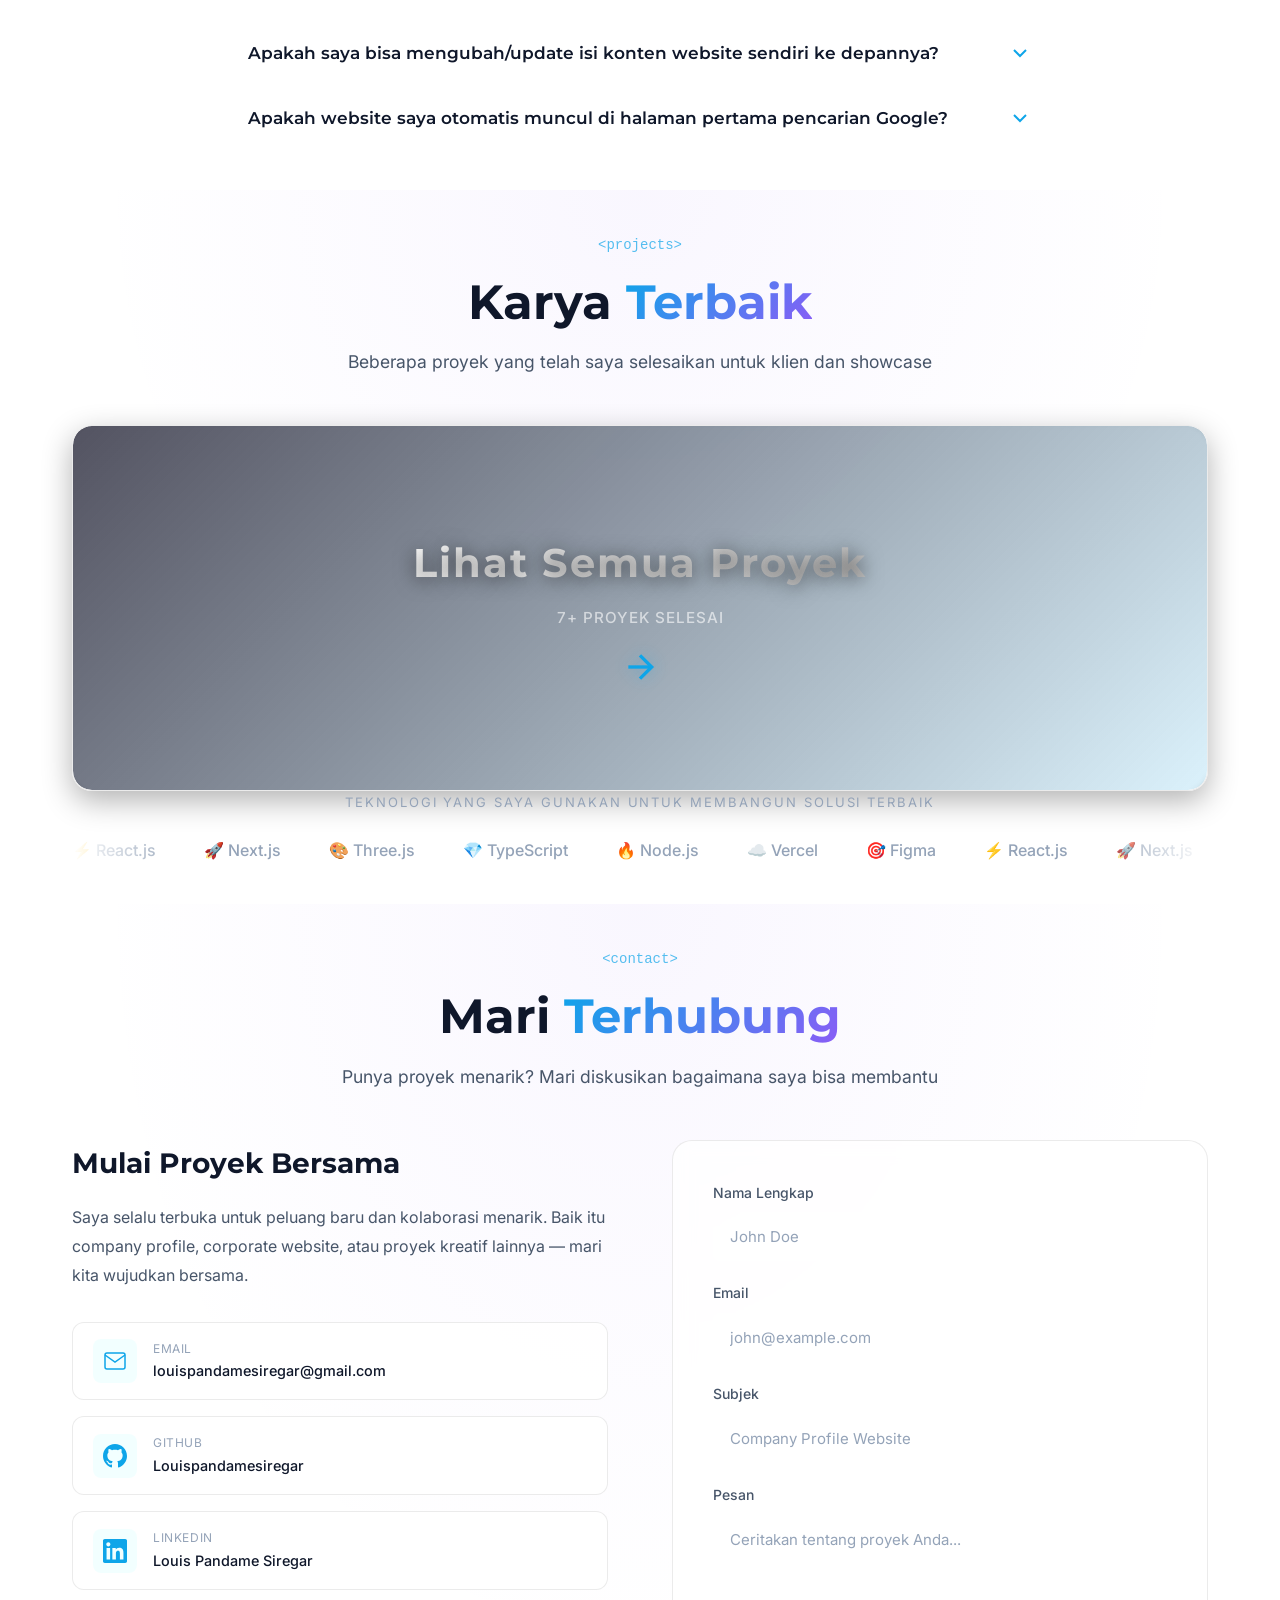
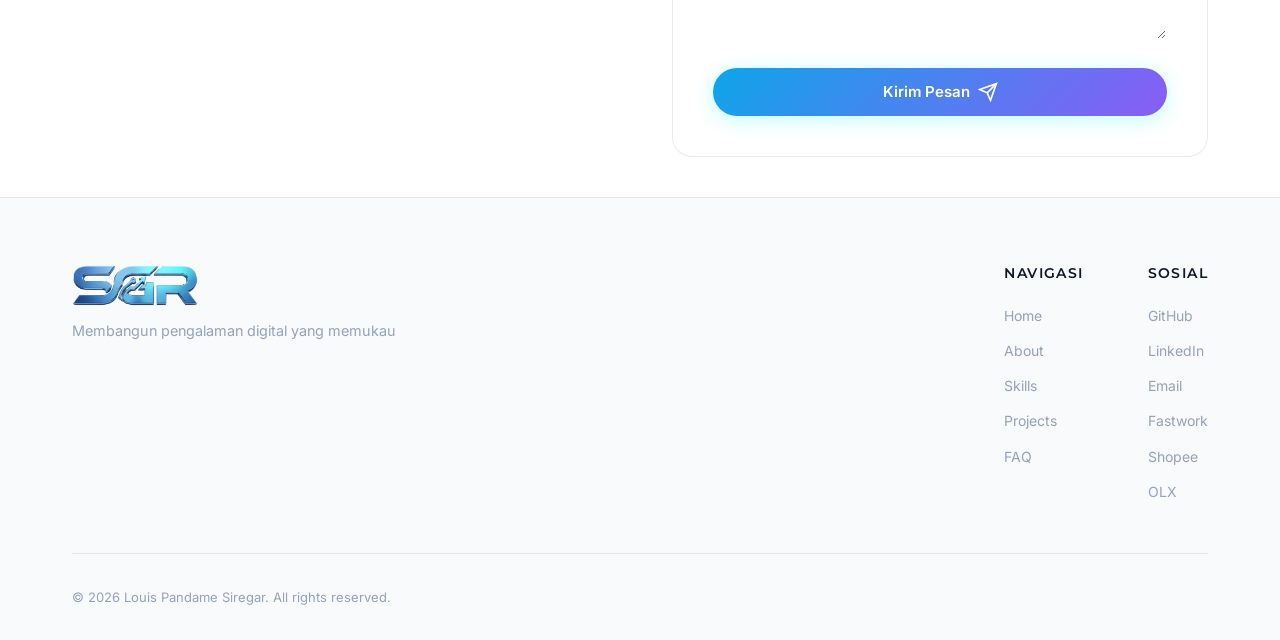
==== commit 6aa46c84: "Move nav-logo and nav-cta to the edges of navbar" ====
--- a/index.html
+++ b/index.html
@@ -58,11 +58,11 @@
 
     <!-- Navigation -->
     <nav class="navbar" id="navbar">
+        <a href="#hero" class="nav-logo" id="nav-logo">
+            <img src="logo.png" alt="Louis Logo" class="site-logo">
+        </a>
+
         <div class="nav-container">
-            <a href="#hero" class="nav-logo" id="nav-logo">
-                <img src="logo.png" alt="Louis Logo" class="site-logo">
-            </a>
-
             <div class="nav-menu" id="nav-menu">
                 <div class="lang-toggle" id="lang-toggle">
                     <button class="lang-btn active" data-lang="id">ID</button>
@@ -79,15 +79,15 @@
                     <li class="nav-item"><a href="#contact" class="nav-link" data-section="contact">Contact</a></li>
                 </ul>
             </div>
-
-
+        </div>
+
+        <div class="nav-actions" style="display: flex; align-items: center; gap: 1rem;">
             <a href="#contact" class="nav-cta">
                 <span data-i18n="nav-cta">Hire Me</span>
                 <svg width="16" height="16" viewBox="0 0 24 24" fill="none" stroke="currentColor" stroke-width="2">
                     <path d="M5 12h14M12 5l7 7-7 7"/>
                 </svg>
             </a>
-
             <button class="nav-toggle" id="nav-toggle" aria-label="Toggle navigation menu">
                 <span class="toggle-bar"></span>
                 <span class="toggle-bar"></span>
--- a/css/style.css
+++ b/css/style.css
@@ -232,8 +232,11 @@
     left: 0;
     width: 100%;
     z-index: var(--z-navbar);
-    padding: 1.25rem 0;
+    padding: 1.25rem 2rem; /* Add horizontal padding */
     transition: all var(--transition-normal);
+    display: flex;
+    justify-content: space-between;
+    align-items: center;
 }
 
 .navbar.scrolled {
@@ -241,16 +244,17 @@
     backdrop-filter: blur(20px);
     -webkit-backdrop-filter: blur(20px);
     border-bottom: var(--border-subtle);
-    padding: 0.75rem 0;
+    padding: 0.75rem 2rem;
 }
 
 .nav-container {
     max-width: var(--container-width);
     margin: 0 auto;
-    padding: 0 2rem;
-    display: flex;
-    align-items: center;
-    justify-content: space-between;
+    padding: 0;
+    display: flex;
+    align-items: center;
+    justify-content: center;
+    flex: 1;
 }
 
 .nav-logo {
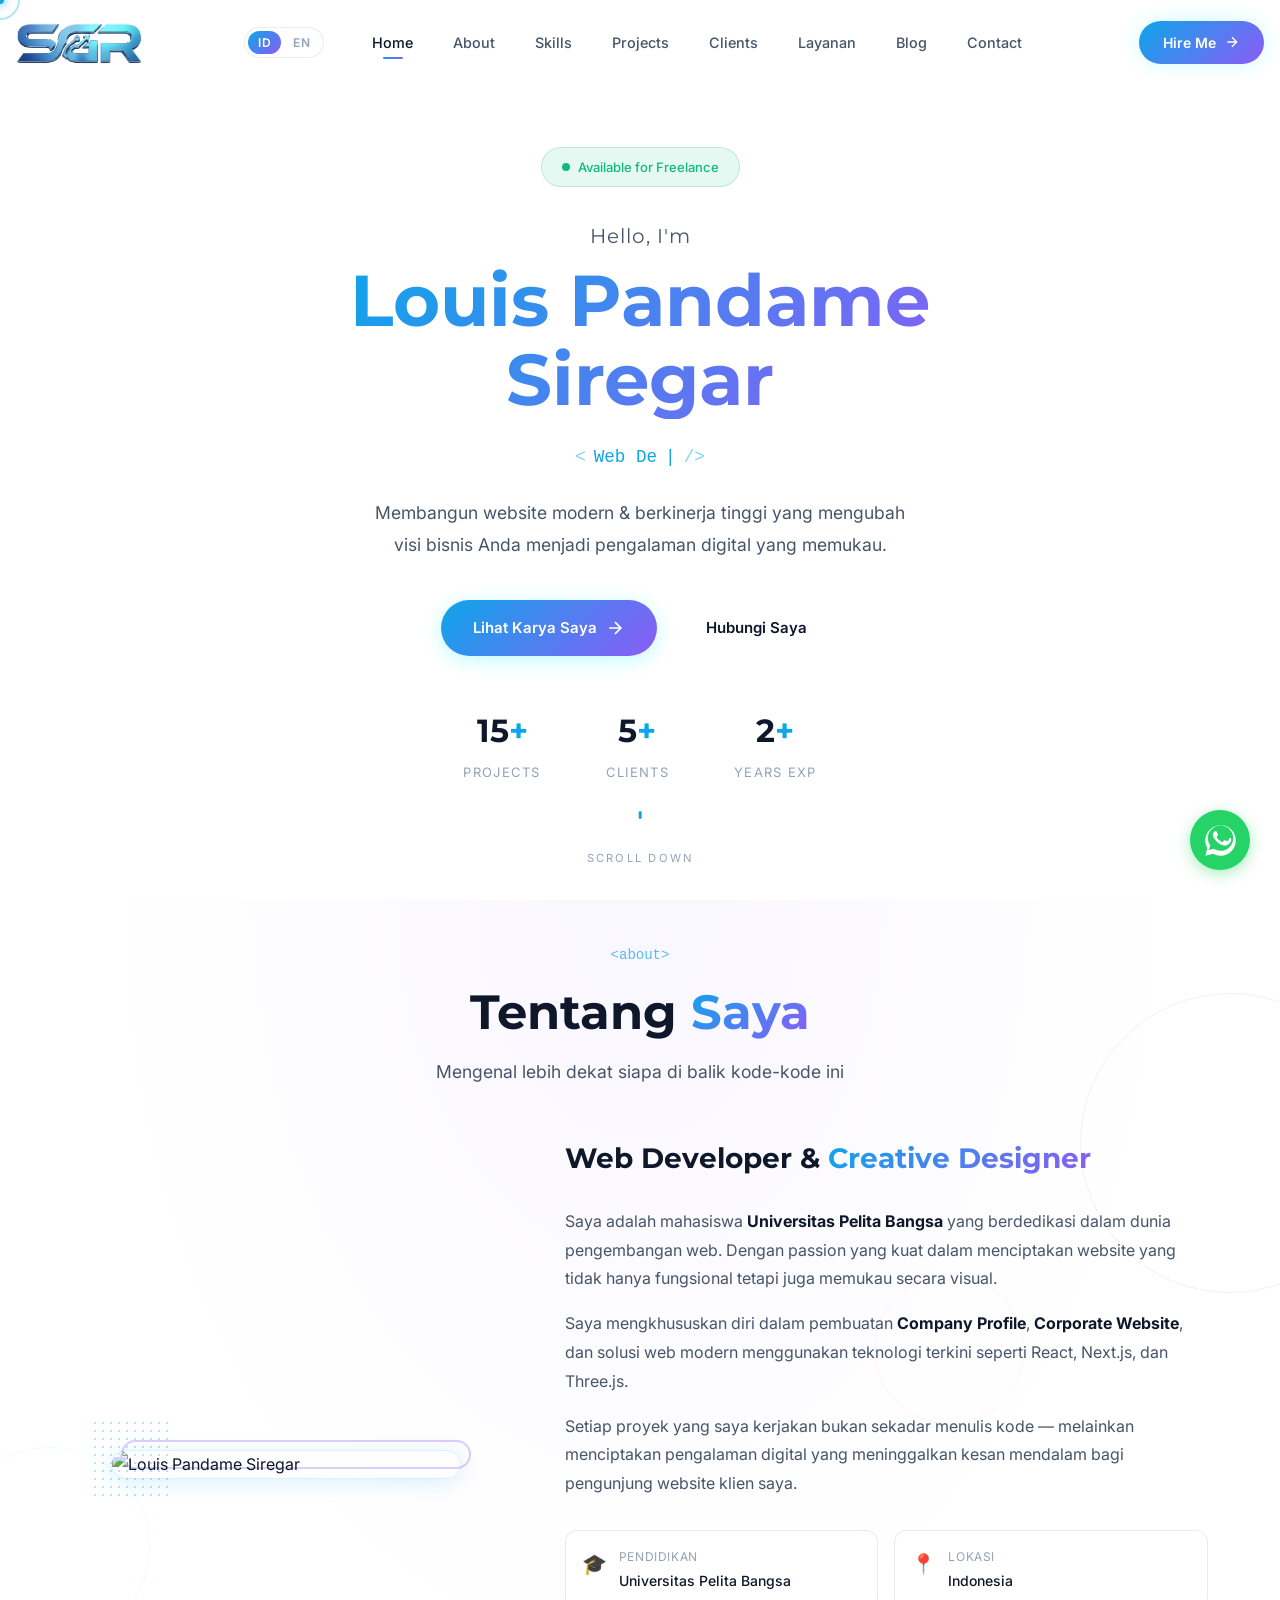
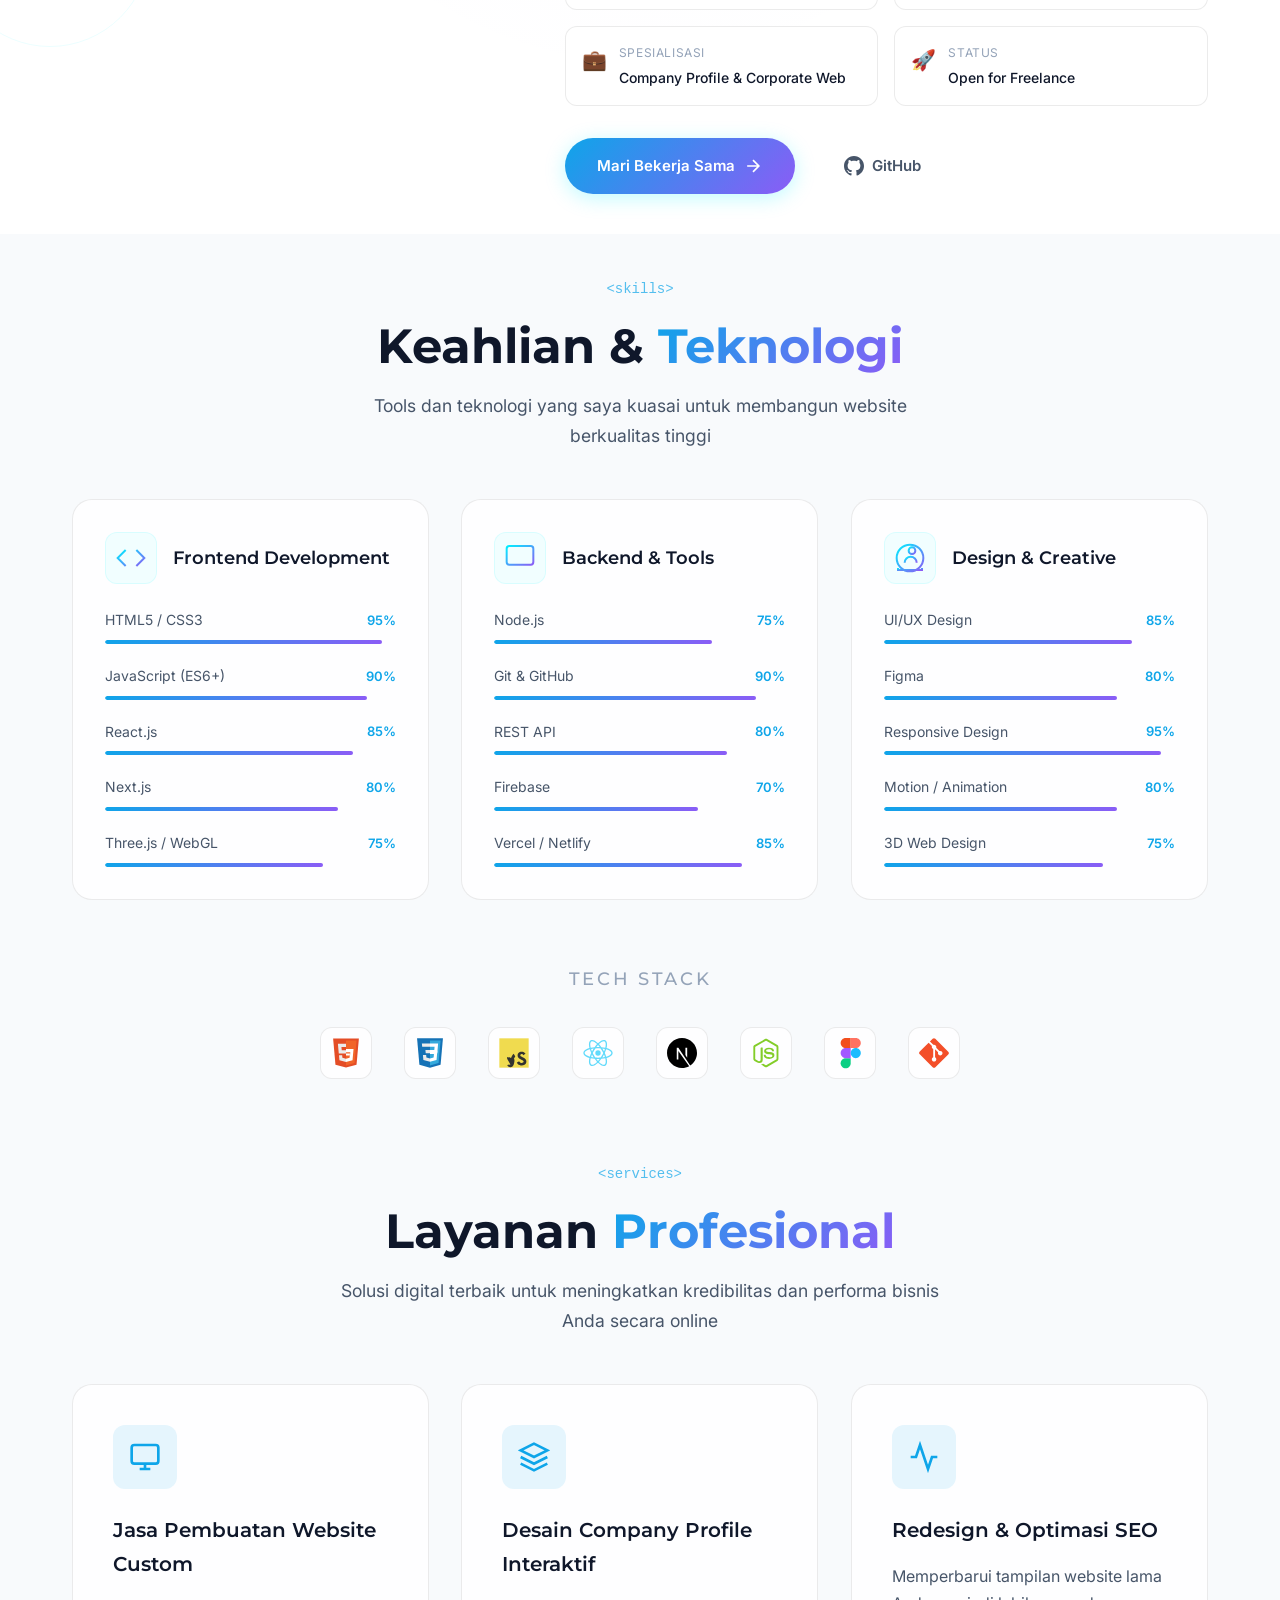
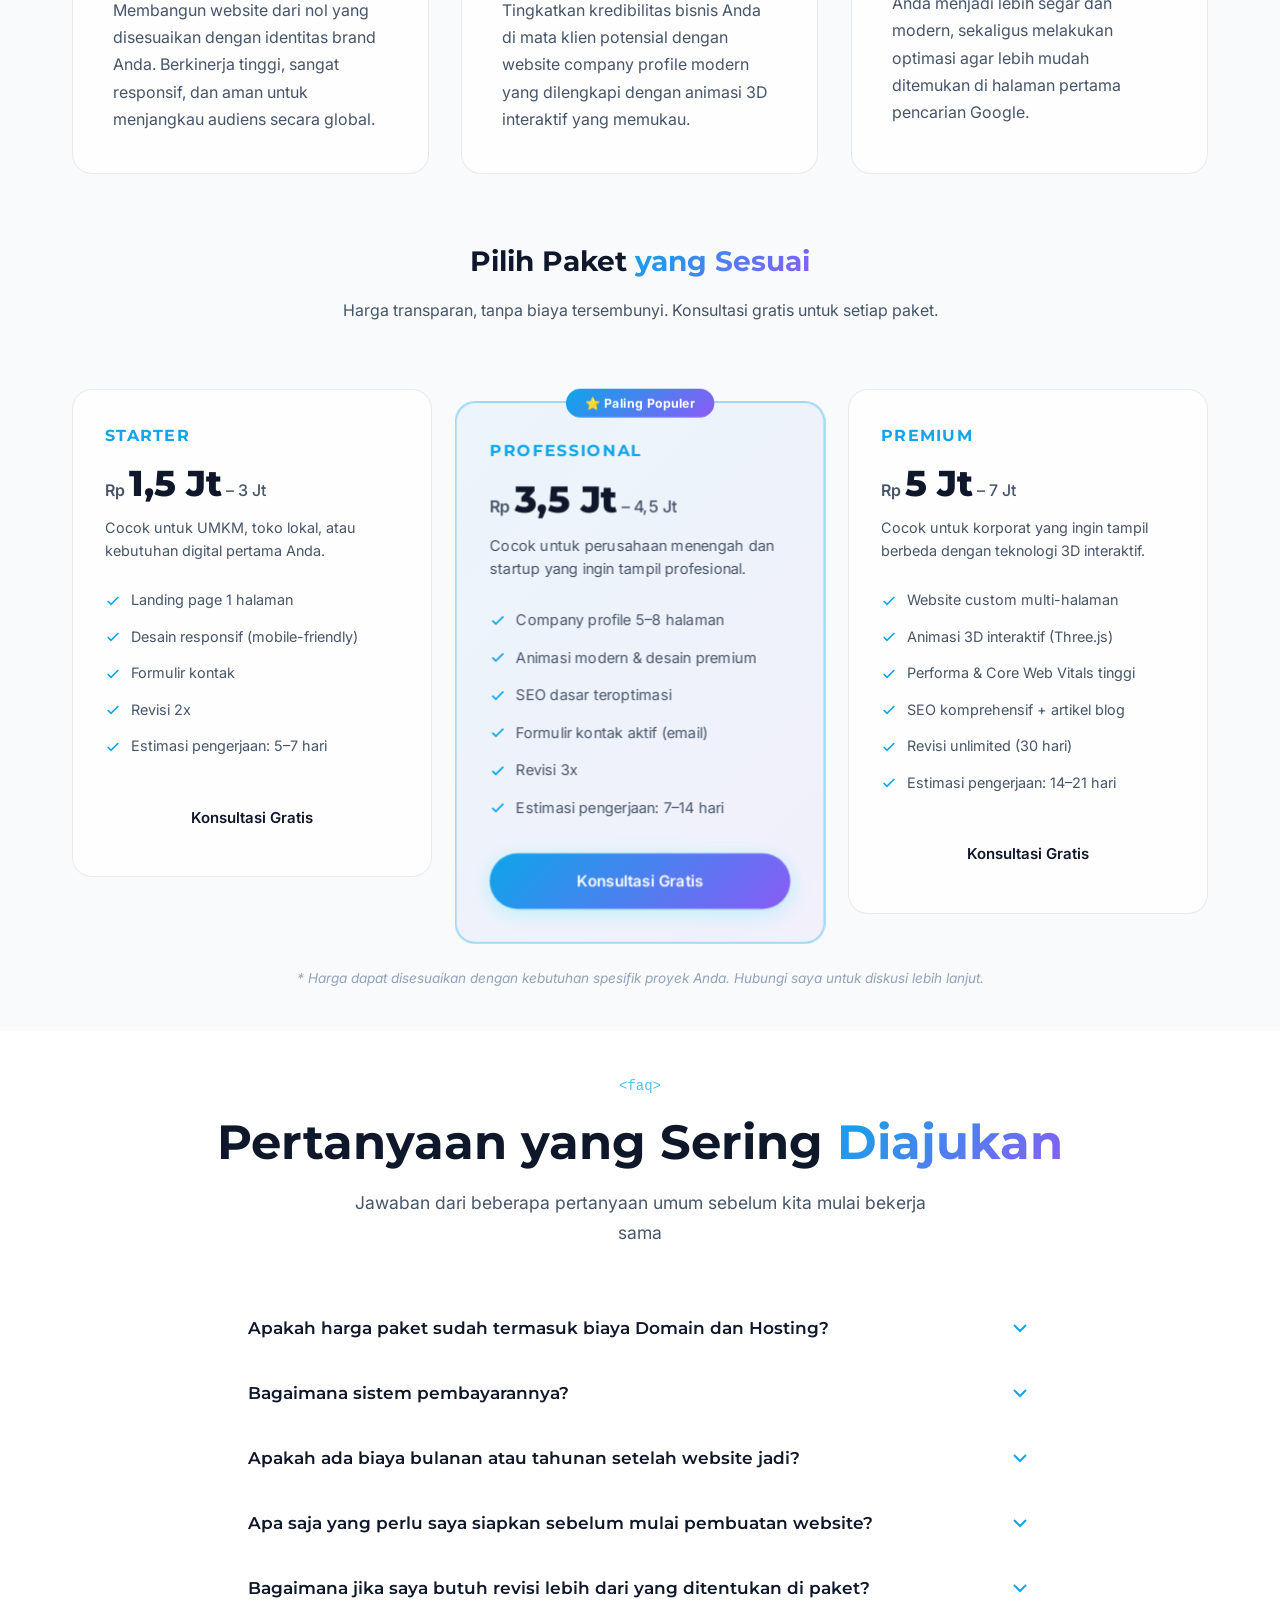
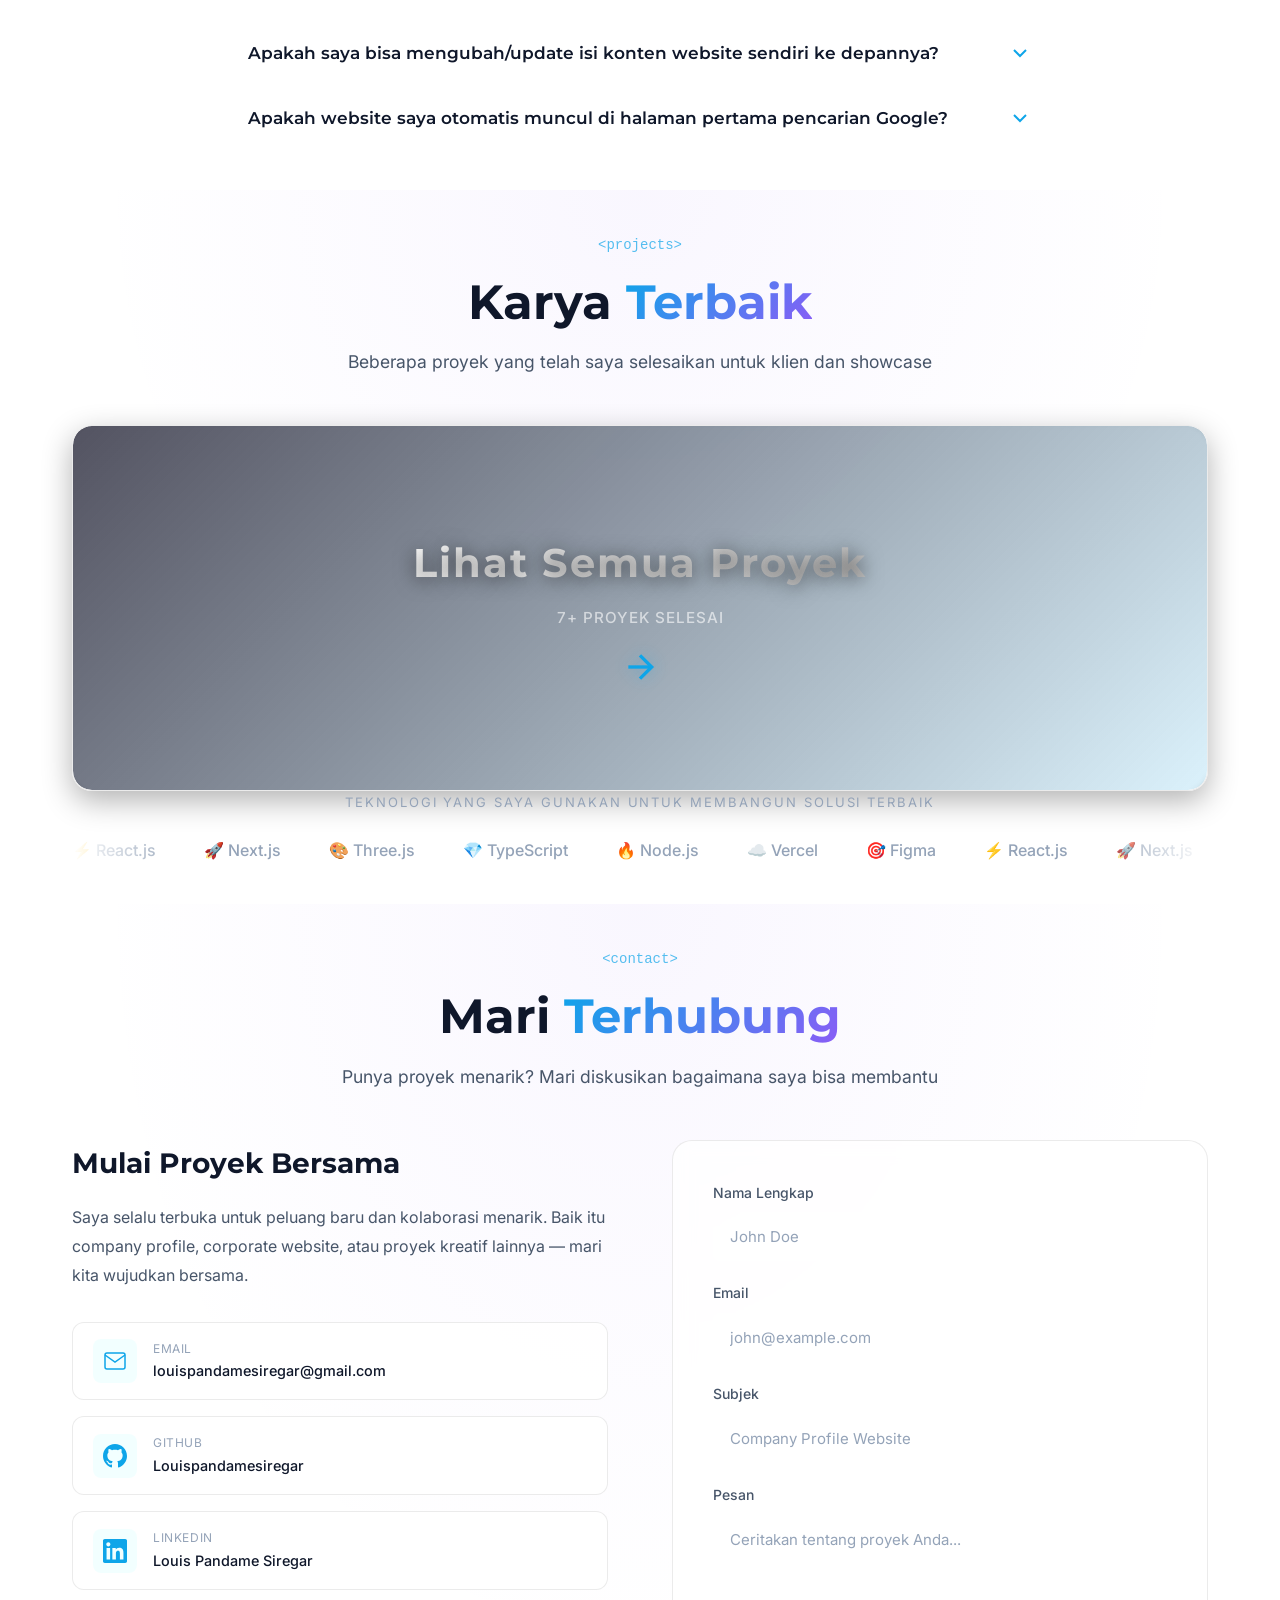
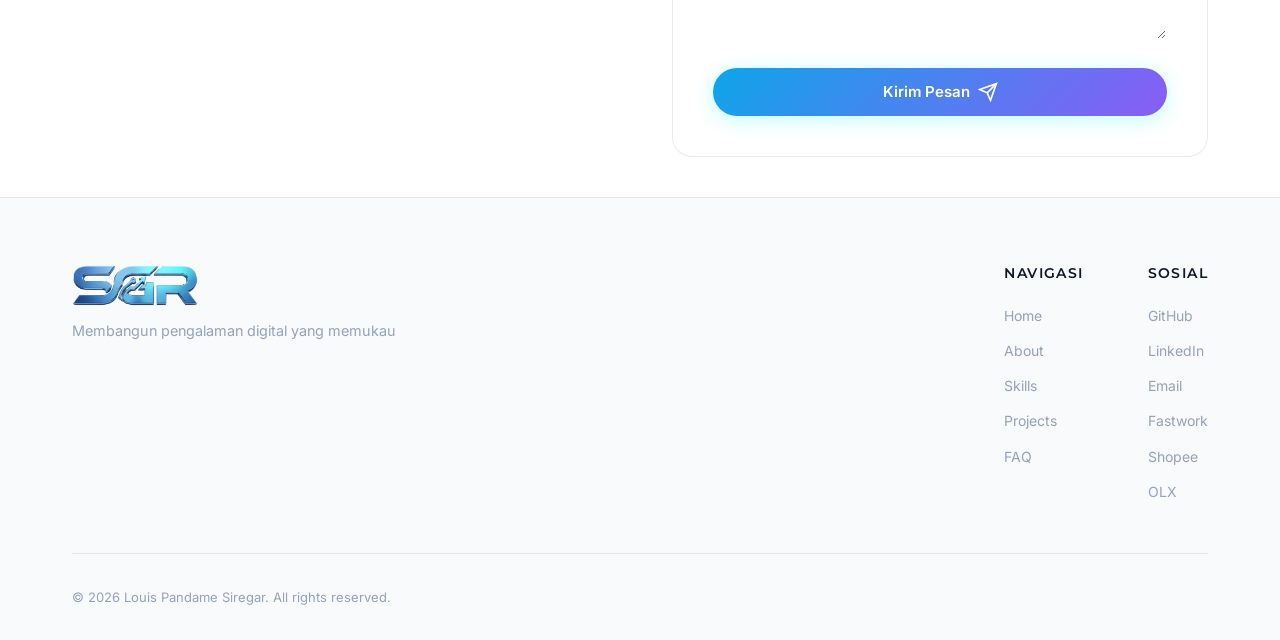
==== commit 9bf65e3d: "Revert navbar structure, push logo and CTA closer to screen edges" ====
--- a/index.html
+++ b/index.html
@@ -58,11 +58,11 @@
 
     <!-- Navigation -->
     <nav class="navbar" id="navbar">
-        <a href="#hero" class="nav-logo" id="nav-logo">
-            <img src="logo.png" alt="Louis Logo" class="site-logo">
-        </a>
-
         <div class="nav-container">
+            <a href="#hero" class="nav-logo" id="nav-logo">
+                <img src="logo.png" alt="Louis Logo" class="site-logo">
+            </a>
+
             <div class="nav-menu" id="nav-menu">
                 <div class="lang-toggle" id="lang-toggle">
                     <button class="lang-btn active" data-lang="id">ID</button>
@@ -79,15 +79,14 @@
                     <li class="nav-item"><a href="#contact" class="nav-link" data-section="contact">Contact</a></li>
                 </ul>
             </div>
-        </div>
-
-        <div class="nav-actions" style="display: flex; align-items: center; gap: 1rem;">
+
             <a href="#contact" class="nav-cta">
                 <span data-i18n="nav-cta">Hire Me</span>
                 <svg width="16" height="16" viewBox="0 0 24 24" fill="none" stroke="currentColor" stroke-width="2">
                     <path d="M5 12h14M12 5l7 7-7 7"/>
                 </svg>
             </a>
+
             <button class="nav-toggle" id="nav-toggle" aria-label="Toggle navigation menu">
                 <span class="toggle-bar"></span>
                 <span class="toggle-bar"></span>
--- a/css/style.css
+++ b/css/style.css
@@ -232,11 +232,8 @@
     left: 0;
     width: 100%;
     z-index: var(--z-navbar);
-    padding: 1.25rem 2rem; /* Add horizontal padding */
+    padding: 1.25rem 0;
     transition: all var(--transition-normal);
-    display: flex;
-    justify-content: space-between;
-    align-items: center;
 }
 
 .navbar.scrolled {
@@ -244,17 +241,16 @@
     backdrop-filter: blur(20px);
     -webkit-backdrop-filter: blur(20px);
     border-bottom: var(--border-subtle);
-    padding: 0.75rem 2rem;
+    padding: 0.75rem 0;
 }
 
 .nav-container {
-    max-width: var(--container-width);
+    max-width: 100%;
     margin: 0 auto;
-    padding: 0;
-    display: flex;
-    align-items: center;
-    justify-content: center;
-    flex: 1;
+    padding: 0 1rem;
+    display: flex;
+    align-items: center;
+    justify-content: space-between;
 }
 
 .nav-logo {
